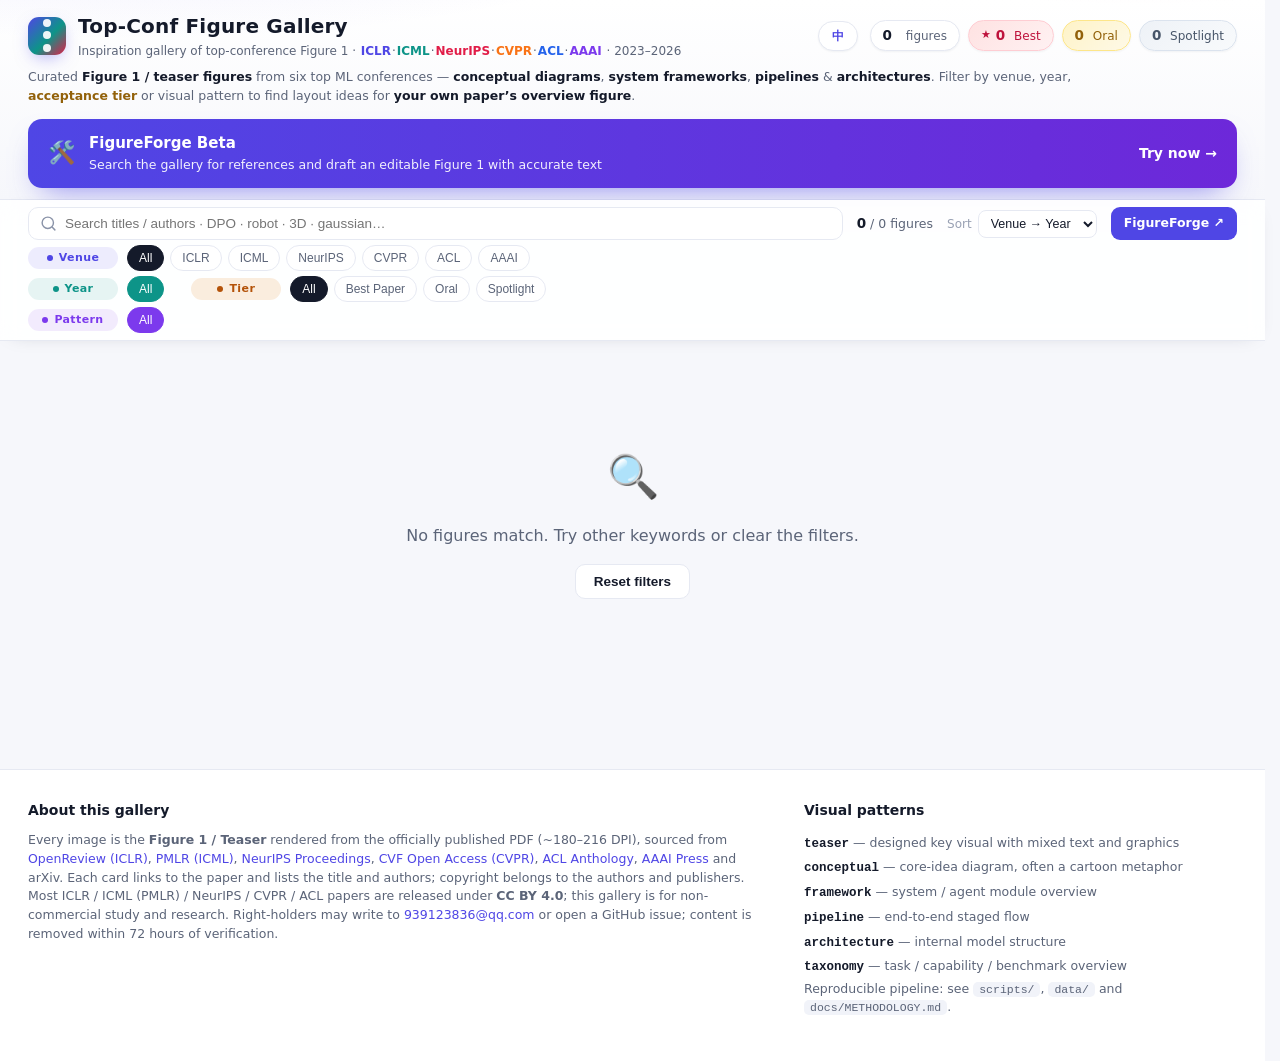
==== index.html @ 4edae4d4 "fix(gallery): filter chips were blank on first load The CN/EN switch turned the filter chips into sc" ====
<!DOCTYPE html>
<html lang="zh-CN">
<head>
<meta charset="UTF-8">
<meta name="viewport" content="width=device-width, initial-scale=1.0">
<title>Top-Conf Figure Gallery · 顶会论文主图灵感画廊 (ICLR / ICML / NeurIPS / CVPR / ACL / AAAI)</title>
<meta name="description" content="A searchable gallery of well-designed Figure 1 / teaser figures from ICLR, ICML, NeurIPS, CVPR, ACL and AAAI (2023–2026). 精选六大顶会论文主图，按会议、年份、视觉模式分类浏览。">
<meta property="og:title" content="Top-Conf Figure Gallery">
<meta property="og:description" content="A searchable gallery of well-designed paper Figure 1 / teasers — ICLR · ICML · NeurIPS · CVPR · ACL · AAAI, 2023–2026.">
<meta property="og:image" content="docs/social-preview.png">
<link rel="icon" href="data:image/svg+xml,%3Csvg xmlns='http://www.w3.org/2000/svg' viewBox='0 0 100 100'%3E%3Crect width='100' height='100' rx='22' fill='%234f46e5'/%3E%3Ccircle cx='36' cy='38' r='10' fill='white'/%3E%3Crect x='28' y='54' width='44' height='7' rx='3.5' fill='%23a5b4fc'/%3E%3Crect x='28' y='67' width='30' height='7' rx='3.5' fill='%23a5b4fc'/%3E%3C/svg%3E">
<link rel="stylesheet" href="assets/style.css">
</head>
<body>

<header class="hero">
  <div class="hero-inner">
    <div class="hero-top">
      <div class="brand">
        <div class="brand-mark" aria-hidden="true">
          <span class="dot d1"></span><span class="dot d2"></span><span class="dot d3"></span>
        </div>
        <div class="brand-text">
          <h1>Top-Conf Figure Gallery</h1>
          <p class="tagline" data-i18n-html="tagline"></p>
        </div>
      </div>
      <div class="hero-right">
        <button id="lang-toggle" class="lang-toggle" type="button" title="Switch language">中/EN</button>
        <div class="hero-stats" id="hero-stats">
          <span class="stat-pill"><b id="total-figures">…</b>&nbsp;<span data-i18n="stat.figures">figures</span></span>
          <span class="stat-pill best"><i class="dot-ic">★</i><b id="total-best">–</b>&nbsp;Best</span>
          <span class="stat-pill oral"><b id="total-oral">–</b>&nbsp;Oral</span>
          <span class="stat-pill spotlight"><b id="total-spotlight">–</b>&nbsp;Spotlight</span>
        </div>
      </div>
    </div>
    <p class="intro" data-i18n-html="intro"></p>
    <a class="forge-cta" href="./forge/">
      <span class="fc-ic" aria-hidden="true">🛠️</span>
      <span class="fc-main">
        <span class="fc-t">FigureForge Beta</span>
        <span class="fc-s" data-i18n="cta.sub"></span>
      </span>
      <span class="fc-go" data-i18n="cta.go"></span>
    </a>
  </div>
</header>

<div class="stickbar">
  <div class="stickbar-inner">
    <div class="stick-row">
      <div class="search-box">
        <svg viewBox="0 0 24 24" width="17" height="17" aria-hidden="true"><path fill="none" stroke="currentColor" stroke-width="2" stroke-linecap="round" d="M21 21l-4.3-4.3M11 19a8 8 0 1 1 0-16 8 8 0 0 1 0 16z"/></svg>
        <input id="search" type="search" data-i18n-ph="search.ph" autocomplete="off">
        <button id="clear-search" class="clear-btn" title="清空 / Clear" hidden>×</button>
      </div>
      <span id="result-count" class="result-count"></span>
      <div class="sort-wrap">
        <label for="sort" data-i18n="sort.label">Sort</label>
        <select id="sort">
          <option value="venue" data-i18n="sort.venue">Venue → Year</option>
          <option value="year" data-i18n="sort.year">Year → Venue</option>
          <option value="title" data-i18n="sort.title">Title A–Z</option>
        </select>
      </div>
      <a class="forge-nav" href="./forge/" title="打开 FigureForge 画图">FigureForge ↗</a>
    </div>
    <div class="filter-row">
      <span class="filter-label fl-venue" data-i18n="fl.venue">Venue</span>
      <div class="chips" id="venue-chips" role="group" aria-label="venue filter"></div>
    </div>
    <div class="filter-row">
      <span class="filter-label fl-year" data-i18n="fl.year">Year</span>
      <div class="chips" id="year-chips" role="group" aria-label="year filter"></div>
      <span class="filter-label fl-tier sep" data-i18n="fl.tier">Tier</span>
      <div class="chips" id="tier-chips" role="group" aria-label="tier filter"></div>
    </div>
    <div class="filter-row">
      <span class="filter-label fl-pattern" data-i18n="fl.pattern">Pattern</span>
      <div class="chips" id="pattern-chips" role="group" aria-label="pattern filter"></div>
    </div>
  </div>
</div>

<main class="container">
  <div id="gallery" class="masonry" aria-live="polite"></div>
  <div id="sentinel" class="sentinel" hidden>
    <span class="spinner"></span> <span data-i18n="loading">Loading more…</span>
  </div>
  <div id="end-hint" class="end-hint" hidden></div>
  <div id="empty" class="empty-state" hidden>
    <div class="empty-emoji">🔍</div>
    <p data-i18n="empty.text"></p>
    <button id="reset-all" class="ghost-btn" data-i18n="empty.reset"></button>
  </div>
</main>

<footer class="site-footer">
  <div class="footer-inner">
    <section>
      <h3 data-i18n="footer.about.h"></h3>
      <p data-i18n-html="footer.about"></p>
    </section>
    <section class="footer-meta">
      <h3 data-i18n="footer.pattern.h"></h3>
      <ul class="pattern-legend">
        <li data-i18n-html="legend.teaser"></li>
        <li data-i18n-html="legend.conceptual"></li>
        <li data-i18n-html="legend.framework"></li>
        <li data-i18n-html="legend.pipeline"></li>
        <li data-i18n-html="legend.architecture"></li>
        <li data-i18n-html="legend.taxonomy"></li>
      </ul>
      <p class="repo-note" data-i18n-html="footer.note"></p>
    </section>
  </div>
</footer>

<!-- Lightbox -->
<div id="lightbox" class="lightbox" hidden>
  <div class="lightbox-backdrop"></div>
  <div class="lightbox-dialog" role="dialog" aria-modal="true" aria-label="figure details">
    <button class="lightbox-close" id="lb-close" data-i18n-aria="aria.close">×</button>
    <span id="lb-ribbon-target" class="ribbon ribbon-target" aria-hidden="true"></span>
    <button class="lightbox-nav prev" id="lb-prev" data-i18n-aria="aria.prev">
      <svg viewBox="0 0 24 24" aria-hidden="true"><path d="m15 5-7 7 7 7"></path></svg>
    </button>
    <button class="lightbox-nav next" id="lb-next" data-i18n-aria="aria.next">
      <svg viewBox="0 0 24 24" aria-hidden="true"><path d="m9 5 7 7-7 7"></path></svg>
    </button>
    <div class="lightbox-content">
      <div class="lightbox-img-wrap">
        <img id="lb-img" src="" alt="">
      </div>
      <div class="lightbox-meta">
        <div class="lb-badges"><span id="lb-award" class="badge tier-badge" hidden></span><span id="lb-tier" class="badge tier-badge" hidden></span><span id="lb-venue" class="badge"></span><span id="lb-year" class="badge year"></span><span id="lb-pattern" class="badge pattern"></span></div>
        <h2 id="lb-title"></h2>
        <p id="lb-authors" class="lb-authors"></p>
        <div class="lb-actions">
          <a id="lb-image" class="ghost-btn" target="_blank" rel="noopener" data-i18n="lb.viewImage"></a>
          <a id="lb-paper" class="primary-btn" target="_blank" rel="noopener" data-i18n="lb.openPaper"></a>
          <span id="lb-separator-target" class="lb-separator-target" aria-hidden="true">/</span>
        </div>
      </div>
    </div>
  </div>
</div>

<script src="assets/i18n.js"></script>
<script src="assets/i18n_gallery.js"></script>
<script src="assets/figures.js"></script>
<script src="assets/app.js?v=20261001"></script>
</body>
</html>
---- assets/style.css ----
/* ===== Top-Conf Figure Gallery ===== */
:root {
  --bg: #f6f7fb;
  --surface: #ffffff;
  --ink: #141a2a;
  --ink-soft: #5b6478;
  --line: #e6e9f2;
  --iclr: #4f46e5;
  --icml: #0d9488;
  --neurips: #e11d48;
  --cvpr: #f97316;
  --acl: #2563eb;
  --aaai: #7c3aed;
  --accent: #4f46e5;
  --radius: 16px;
  --shadow: 0 1px 2px rgba(28, 35, 51, .05), 0 8px 24px -12px rgba(28, 35, 51, .18);
  --shadow-hover: 0 2px 4px rgba(28, 35, 51, .06), 0 20px 44px -16px rgba(28, 35, 51, .28);
}
* { box-sizing: border-box; }
[hidden] { display: none !important; }
html { scroll-behavior: smooth; scrollbar-gutter: stable; }
body {
  margin: 0;
  font-family: "Inter", "PingFang SC", "Microsoft YaHei", "Segoe UI", system-ui, -apple-system, sans-serif;
  background: var(--bg);
  color: var(--ink);
  line-height: 1.5;
  -webkit-font-smoothing: antialiased;
}
a { color: var(--accent); text-decoration: none; }
a:hover { text-decoration: underline; }

/* ---------- Hero (scrolls away) ---------- */
.hero {
  background:
    radial-gradient(1100px 300px at 10% -140px, rgba(79, 70, 229, .14), transparent 60%),
    radial-gradient(900px 260px at 90% -150px, rgba(225, 29, 72, .10), transparent 60%),
    linear-gradient(180deg, #ffffff 0%, #f6f7fb 100%);
  border-bottom: 1px solid var(--line);
}
.hero-inner { max-width: 1320px; margin: 0 auto; padding: 11px 28px 9px; }
.hero-top { display: flex; align-items: center; gap: 18px; justify-content: space-between; flex-wrap: wrap; }
.brand { display: flex; align-items: center; gap: 12px; }
.brand-mark {
  width: 38px; height: 38px; border-radius: 11px; flex-shrink: 0;
  background: linear-gradient(135deg, #4f46e5, #0d9488 55%, #e11d48);
  display: grid; place-items: center;
  box-shadow: 0 6px 18px -6px rgba(79, 70, 229, .55);
}
.dot { width: 8px; height: 8px; border-radius: 50%; background: rgba(255,255,255,.92); display: inline-block; margin: 0 1.5px; }
h1 { margin: 0; font-size: 20px; letter-spacing: .2px; font-weight: 800; }
.tagline { margin: 1px 0 0; font-size: 12px; color: var(--ink-soft); }
.vn { font-weight: 700; padding: 0 1px; }
.vn.iclr { color: var(--iclr); } .vn.icml { color: var(--icml); }
.vn.neurips { color: var(--neurips); } .vn.cvpr { color: var(--cvpr); }
.vn.acl { color: var(--acl); } .vn.aaai { color: var(--aaai); }

.hero-stats { display: flex; gap: 8px; flex-wrap: wrap; }
.hero-right { display: flex; align-items: center; gap: 12px; flex-wrap: wrap; }
.lang-toggle {
  font: inherit; font-size: 12px; font-weight: 700; cursor: pointer;
  color: #4f46e5; background: #fff;
  border: 1px solid var(--line); border-radius: 999px; padding: 5px 13px;
  box-shadow: 0 1px 2px rgba(28,35,51,.05);
}
.lang-toggle:hover { border-color: #4f46e5; }
.stat-pill {
  display: inline-flex; align-items: center; gap: 5px;
  background: #fff; border: 1px solid var(--line); border-radius: 999px;
  padding: 4px 12px; font-size: 12px; color: var(--ink-soft);
  box-shadow: 0 1px 2px rgba(28,35,51,.05);
}
.stat-pill b { color: var(--ink); font-size: 13.5px; font-weight: 800; }
.stat-pill.best { background: linear-gradient(135deg, #fee2e2, #fff1f2); border-color: #fecdd3; }
.stat-pill.best b, .stat-pill.best { color: #be123c; }
.stat-pill.best .dot-ic { font-style: normal; font-size: 11px; }
.stat-pill.oral { background: linear-gradient(135deg, #fef3c7, #fef9e7); border-color: #fde68a; color: #92610a; }
.stat-pill.oral b { color: #92610a; }
.stat-pill.spotlight { background: linear-gradient(135deg, #eef2f7, #f8fafc); border-color: #dbe3ee; color: #475569; }
.stat-pill.spotlight b { color: #475569; }

.intro { margin: 7px 0 0; font-size: 12.5px; color: var(--ink-soft); max-width: 1120px; line-height: 1.55; }
.intro b { color: var(--ink); font-weight: 700; }
.intro .t-k { color: #92610a; }
.hl-num {
  font-size: 16px; font-weight: 800; color: var(--accent);
  background: rgba(79, 70, 229, .09); border-radius: 6px; padding: 1px 7px; margin-right: 2px;
}

/* ---------- FigureForge entry ---------- */
.forge-cta {
  display: flex; align-items: center; gap: 14px; flex-wrap: wrap;
  margin: 13px 0 2px; padding: 13px 20px; border-radius: 14px;
  background: linear-gradient(92deg, #4f46e5, #6d28d9);
  color: #fff; text-decoration: none;
  box-shadow: 0 14px 30px -14px rgba(79, 70, 229, .65);
  transition: transform .15s ease, box-shadow .15s ease;
}
.forge-cta:hover { transform: translateY(-1px); color: #fff; box-shadow: 0 18px 38px -14px rgba(79,70,229,.72); text-decoration: none; }
.forge-cta .fc-ic { font-size: 22px; line-height: 1; }
.forge-cta .fc-main { flex: 1; min-width: 240px; }
.forge-cta .fc-t { display: block; font-size: 15px; font-weight: 800; }
.forge-cta .fc-s { display: block; font-size: 12.5px; font-weight: 500; opacity: .92; margin-top: 2px; }
.forge-cta .fc-go { font-size: 14px; font-weight: 700; white-space: nowrap; }
.forge-nav {
  white-space: nowrap; align-self: center; text-decoration: none;
  padding: 7px 13px; border-radius: 9px; background: var(--accent); color: #fff;
  font-size: 12.5px; font-weight: 700;
}
.forge-nav:hover { background: #4338ca; color: #fff; text-decoration: none; }

/* ---------- Sticky control bar ---------- */
.stickbar {
  position: sticky; top: 0; z-index: 40;
  background: rgba(255, 255, 255, .9);
  backdrop-filter: saturate(1.25) blur(10px);
  -webkit-backdrop-filter: saturate(1.25) blur(10px);
  border-bottom: 1px solid var(--line);
  box-shadow: 0 4px 18px -14px rgba(28, 35, 51, .35);
}
.stickbar-inner { max-width: 1320px; margin: 0 auto; padding: 7px 28px 7px; display: flex; flex-direction: column; gap: 5px; }
.stick-row { display: flex; align-items: center; gap: 14px; flex-wrap: wrap; }
.search-box {
  flex: 1 1 220px; min-width: 0; display: flex; align-items: center; gap: 8px;
  background: var(--surface); border: 1px solid var(--line);
  border-radius: 10px; padding: 0 11px; color: #8a93a8;
}
.search-box:focus-within { border-color: rgba(79, 70, 229, .55); box-shadow: 0 0 0 3px rgba(79,70,229,.12); }
.search-box input {
  flex: 1; border: 0; outline: 0; background: transparent;
  padding: 8px 0; font-size: 13.5px; color: var(--ink); min-width: 0;
}
.clear-btn { border: 0; background: #eef0f7; color: #6b7488; width: 20px; height: 20px; border-radius: 50%; font-size: 14px; line-height: 1; cursor: pointer; flex-shrink: 0; }
.clear-btn:hover { background: #e2e5ef; color: var(--ink); }
.result-count { font-size: 12.5px; color: var(--ink-soft); white-space: nowrap; }
.result-count b { color: var(--ink); font-size: 13.5px; }
.sort-wrap { display: flex; align-items: center; gap: 6px; font-size: 12px; color: #98a0b3; white-space: nowrap; }
.sort-wrap select {
  border: 1px solid var(--line); border-radius: 8px; padding: 5px 8px; font-size: 12.5px;
  background: var(--surface); color: var(--ink); cursor: pointer;
}

.filter-row { display: flex; align-items: center; gap: 9px; flex-wrap: wrap; }
.filter-label {
  font-size: 11px; color: #98a0b3; flex-shrink: 0; letter-spacing: .4px; font-weight: 700;
  display: inline-flex; align-items: center; justify-content: center; gap: 6px;
  width: 90px; padding: 3px 0; border-radius: 999px; white-space: nowrap;
}
.filter-label::before { content: ""; width: 6px; height: 6px; border-radius: 50%; background: currentColor; flex-shrink: 0; }
.fl-venue   { color: #4f46e5; background: rgba(79, 70, 229, .10); }
.fl-year    { color: #0d9488; background: rgba(13, 148, 136, .10); }
.fl-tier    { color: #b45309; background: rgba(217, 119, 6, .13); }
.fl-pattern { color: #7c3aed; background: rgba(124, 58, 237, .10); }
.filter-label.sep { margin-left: 18px; }
.chips { display: flex; gap: 6px; flex-wrap: wrap; align-items: center; }
.chip {
  border: 1px solid var(--line); background: var(--surface); color: var(--ink-soft);
  padding: 3px 11px; border-radius: 999px; font-size: 12px; cursor: pointer;
  transition: all .15s ease; user-select: none; line-height: 1.5;
}
.chip:hover { border-color: #c6ccdd; color: var(--ink); }
.chip.active { background: var(--ink); border-color: var(--ink); color: #fff; }
.chip.active[data-venue="all"] { background: #4f46e5; border-color: #4f46e5; }
.chip.active[data-venue="iclr"] { background: var(--iclr); border-color: var(--iclr); }
.chip.active[data-venue="icml"] { background: var(--icml); border-color: var(--icml); }
.chip.active[data-venue="neurips"] { background: var(--neurips); border-color: var(--neurips); }
.chip.active[data-venue="cvpr"] { background: var(--cvpr); border-color: var(--cvpr); }
.chip.active[data-venue="acl"] { background: var(--acl); border-color: var(--acl); }
.chip.active[data-venue="aaai"] { background: var(--aaai); border-color: var(--aaai); }
#year-chips .chip.active { background: #0d9488; border-color: #0d9488; }
#pattern-chips .chip.active { background: #7c3aed; border-color: #7c3aed; }
#tier-chips .chip.active[data-tier="all"] { background: linear-gradient(135deg, #d97706, #b45309); border-color: #d97706; }
.chip.active[data-tier="best"] { background: #e11d48; border-color: #e11d48; }
.chip.active[data-tier="oral"] { background: linear-gradient(135deg, #d97706, #ca8a04); border-color: #d97706; }
.chip.active[data-tier="spotlight"] { background: linear-gradient(135deg, #64748b, #94a3b8); border-color: #64748b; }
.chip .n { opacity: .65; font-size: 10.5px; margin-left: 3px; }

/* ---------- Gallery ---------- */
.container { max-width: 1320px; margin: 0 auto; padding: 14px 28px 60px; }
.masonry { column-count: 4; column-gap: 18px; }
@media (max-width: 1180px) { .masonry { column-count: 3; } }
@media (max-width: 860px)  { .masonry { column-count: 2; } }
@media (max-width: 540px)  { .masonry { column-count: 1; } .hero-inner { padding: 13px 16px 10px; } .stickbar-inner { padding: 8px 16px 7px; } .container { padding: 14px 16px 40px; } .filter-label { width: auto; padding: 3px 10px; } .filter-label.sep { margin-left: 0; } .search-box { flex: 1 1 100%; } .result-count { order: 3; } .sort-wrap { order: 4; } .forge-nav { order: 5; } .hero-stats { flex-wrap: wrap; } .hero-top { flex-wrap: wrap; } }

.card {
  break-inside: avoid; margin-bottom: 18px;
  background: var(--surface); border: 1px solid var(--line);
  border-radius: var(--radius); overflow: hidden; cursor: zoom-in;
  box-shadow: var(--shadow); transition: transform .18s ease, box-shadow .18s ease, border-color .18s ease;
  display: block; position: relative;
}
.card:hover { transform: translateY(-3px); box-shadow: var(--shadow-hover); border-color: #d6dbe9; }
.card-close-target {
  position: absolute; z-index: 2; top: 10px; right: 12px;
  width: 34px; height: 34px; border-radius: 50%;
  opacity: 0; pointer-events: none;
}

/* image slot: reserved aspect ratio + shimmer while loading */
.img-slot {
  position: relative; width: 100%;
  background:
    linear-gradient(100deg, #eef1f7 30%, #f7f9fc 45%, #eef1f7 60%);
  background-size: 220% 100%;
  animation: tc-shimmer 1.5s linear infinite;
  border-bottom: 1px solid var(--line);
  overflow: hidden;
}
@keyframes tc-shimmer { to { background-position: -120% 0; } }
.card-img {
  width: 100%; display: block; position: absolute; inset: 0;
  opacity: 0; transition: opacity .35s ease;
}
.card-img.loaded { opacity: 1; }
.img-slot.loaded { animation: none; background: #fff; }
.img-slot.img-failed { animation: none; background: #f3f4f8; }
.img-failed::after {
  content: "Image unavailable · 点击重试"; position: absolute; inset: 0;
  display: grid; place-items: center; font-size: 12px; color: #98a0b3;
}

/* acceptance-tier corner ribbon */
.ribbon {
  position: absolute; top: 9px; left: 9px; z-index: 2;
  font-size: 10.5px; font-weight: 800; letter-spacing: .5px; text-transform: uppercase;
  padding: 3.5px 9px; border-radius: 999px; color: #fff;
  box-shadow: 0 3px 10px -2px rgba(20,24,40,.35);
  backdrop-filter: blur(2px);
}
.ribbon.rb-best { background: linear-gradient(135deg, #e11d48, #be123c); box-shadow: 0 3px 12px -2px rgba(225,29,72,.55); }
.ribbon.rb-honor { background: rgba(255,255,255,.94); color: #be123c; border: 1.5px solid #fb7185; }
.ribbon.rb-oral { background: linear-gradient(135deg, #eab308, #c8860a); box-shadow: 0 3px 12px -2px rgba(202,138,10,.5); }
.ribbon.rb-spotlight { background: linear-gradient(135deg, #94a3b8, #64748b); }
.ribbon-target { opacity: 0; pointer-events: none; }
.card.is-award { border-color: #fda4af; }
.card.is-award:hover { border-color: #fb7185; }
.card.is-oral { border-color: #fde68a; }
.card.is-oral:hover { border-color: #fbbf24; }

.badge.tier-badge { text-transform: uppercase; letter-spacing: .5px; }
.badge.rb-best { background: linear-gradient(135deg, #e11d48, #be123c); }
.badge.rb-honor { background: #fff1f2; color: #be123c; border: 1px solid #fb7185; }
.badge.rb-oral { background: linear-gradient(135deg, #eab308, #c8860a); }
.badge.rb-spotlight { background: linear-gradient(135deg, #94a3b8, #64748b); }
.card-body { padding: 12px 14px 13px; }
.card-badges { display: flex; gap: 6px; flex-wrap: wrap; margin-bottom: 7px; }
.badge {
  font-size: 11px; font-weight: 600; letter-spacing: .4px; text-transform: uppercase;
  padding: 2.5px 9px; border-radius: 999px; color: #fff;
}
.badge.iclr { background: var(--iclr); }
.badge.icml { background: var(--icml); }
.badge.neurips { background: var(--neurips); }
.badge.cvpr { background: var(--cvpr); }
.badge.acl { background: var(--acl); }
.badge.aaai { background: var(--aaai); }
.badge.year { background: #eef0f7; color: #59617a; text-transform: none; letter-spacing: 0; }
.badge.pattern { background: #fff4e6; color: #b45309; text-transform: none; letter-spacing: .3px; font-weight: 600; }
.card-title { margin: 0; font-size: 13.5px; line-height: 1.45; font-weight: 600; color: var(--ink);
  display: -webkit-box; -webkit-line-clamp: 3; -webkit-box-orient: vertical; overflow: hidden; }
.card-authors { margin: 6px 0 0; font-size: 11.5px; color: #8a93a8;
  white-space: nowrap; overflow: hidden; text-overflow: ellipsis; }
.card-link { margin-top: 8px; display: inline-flex; align-items: center; gap: 4px; font-size: 12px; font-weight: 600; }
.card-link-image, .card-link-paper { display: inline-block; }
.card:hover .card-link { text-decoration: underline; }

.empty-state { text-align: center; padding: 90px 20px; color: var(--ink-soft); }
.empty-emoji { font-size: 42px; margin-bottom: 10px; }
.ghost-btn, .primary-btn {
  display: inline-block; border-radius: 10px; padding: 9px 18px; font-size: 13.5px; cursor: pointer;
  border: 1px solid var(--line); background: var(--surface); color: var(--ink); font-weight: 600;
}
.ghost-btn:hover { border-color: #c6ccdd; text-decoration: none; }
.primary-btn { background: var(--accent); border-color: var(--accent); color: #fff; }
.primary-btn:hover { text-decoration: none; filter: brightness(1.07); }

/* ---------- Footer ---------- */
.site-footer { border-top: 1px solid var(--line); background: #fff; margin-top: 20px; }
.footer-inner { max-width: 1320px; margin: 0 auto; padding: 30px 28px 40px; display: grid; grid-template-columns: 1.7fr 1fr; gap: 40px; }
.site-footer h3 { font-size: 14px; margin: 0 0 10px; }
.site-footer p { font-size: 12.5px; color: var(--ink-soft); margin: 0 0 10px; }
.pattern-legend { list-style: none; padding: 0; margin: 0; font-size: 12.5px; color: var(--ink-soft); }
.pattern-legend li { padding: 2.5px 0; }
.pattern-legend b { color: var(--ink); font-family: ui-monospace, Consolas, monospace; }
.repo-note code { background: #f1f3f9; border-radius: 5px; padding: 1px 6px; font-size: 11.5px; }
@media (max-width: 760px) { .footer-inner { grid-template-columns: 1fr; gap: 22px; } }

/* ---------- Lightbox ---------- */
.lightbox { position: fixed; inset: 0; z-index: 100; display: grid; place-items: center; padding: 30px; }
.lightbox[hidden] { display: none; }
.lightbox-backdrop { position: absolute; inset: 0; background: rgba(20, 24, 36, .66); }
.lightbox-dialog {
  position: relative; background: #fff; border-radius: 18px; max-width: 1080px; width: 100%;
  max-height: 92vh; overflow: hidden; box-shadow: 0 40px 90px -20px rgba(0,0,0,.5);
}
.lightbox-content {
  display: grid; grid-template-columns: minmax(0, 1.55fr) minmax(280px, 1fr);
  width: 100%; height: 100%; min-height: 0;
}
.lightbox-close {
  position: absolute; top: 10px; right: 12px; z-index: 2;
  width: 34px; height: 34px; border-radius: 50%; border: 0; cursor: pointer;
  background: rgba(255,255,255,.92); color: #333; font-size: 20px; line-height: 1;
  box-shadow: 0 2px 10px rgba(0,0,0,.18);
}
.lightbox-img-wrap { min-width: 0; min-height: 0; background: #fbfbfd; display: grid; place-items: center; padding: 18px; border-right: 1px solid var(--line); }
.lightbox-img-wrap img { max-width: 100%; max-height: min(78vh, 100%); object-fit: contain; border-radius: 8px; }
.lightbox-meta { min-width: 0; min-height: 0; overflow: auto; padding: 26px 24px; display: flex; flex-direction: column; gap: 12px; }
.lb-badges { display: flex; gap: 7px; flex-wrap: wrap; }
.lightbox-meta h2 { margin: 0; font-size: 17px; line-height: 1.4; }
.lb-authors { margin: 0; font-size: 13px; color: var(--ink-soft); }
.lb-actions { position: relative; margin-top: auto; display: flex; gap: 10px; flex-wrap: wrap; padding-top: 14px; }
.lb-separator-target {
  position: absolute; transform: translate(-50%, -50%);
  font-size: 12px; font-weight: 600; opacity: 0; pointer-events: none;
}
@media (max-width: 860px) {
  .lightbox { padding: 12px; }
  .lightbox-dialog { max-height: 94vh; }
  .lightbox-content { grid-template-columns: 1fr; grid-template-rows: minmax(0, 1fr) auto; }
  .lightbox-img-wrap { border-right: 0; border-bottom: 1px solid var(--line); }
  .lightbox-img-wrap img { max-height: 52vh; }
}

/* ===== infinite scroll + lightbox nav (v2) ===== */
.sentinel { text-align: center; padding: 28px 0 8px; color: var(--muted, #7a8196); font-size: 14px; }
.spinner {
  display: inline-block; width: 15px; height: 15px; margin-right: 8px; vertical-align: -2px;
  border: 2px solid #d7dbec; border-top-color: #5b6ee1; border-radius: 50%;
  animation: tc-spin .8s linear infinite;
}
@keyframes tc-spin { to { transform: rotate(360deg); } }
.end-hint { text-align: center; padding: 22px 0 40px; color: #9aa1b5; font-size: 13px; letter-spacing: .04em; }
.lightbox-nav {
  position: fixed; top: 50%; transform: translateY(-50%); z-index: 1001;
  width: 46px; height: 46px; padding: 0; border-radius: 50%; cursor: pointer;
  display: grid; place-items: center;
  border: 1px solid rgba(255, 255, 255, .78);
  background: rgba(255,255,255,.94); color: #303750;
  box-shadow: 0 8px 26px rgba(20,24,60,.24);
  transition: transform 160ms ease, background 160ms ease, color 160ms ease, box-shadow 160ms ease;
}
.lightbox-nav svg { width: 22px; height: 22px; fill: none; stroke: currentColor; stroke-width: 2.15; stroke-linecap: round; stroke-linejoin: round; }
.lightbox-nav:hover { background: #fff; color: var(--accent); box-shadow: 0 10px 30px rgba(20,24,60,.3); transform: translateY(-50%) scale(1.06); }
.lightbox-nav:active { transform: translateY(-50%) scale(.96); }
.lightbox-nav.prev { left: 18px; }
.lightbox-nav.next { right: 18px; }

/* ---------- Shared-element lightbox transition ---------- */
html[data-figure-transition="opening"] .lightbox-backdrop,
html[data-figure-transition="closing"] .lightbox-backdrop {
  view-transition-name: gallery-lightbox-backdrop;
}
html[data-figure-transition] .lightbox-close {
  view-transition-name: gallery-lightbox-close;
}
html[data-figure-transition] #lb-prev {
  view-transition-name: gallery-lightbox-prev;
}
html[data-figure-transition] #lb-next {
  view-transition-name: gallery-lightbox-next;
}

::view-transition-old(root),
::view-transition-new(root) {
  animation: none;
  mix-blend-mode: normal;
}
::view-transition-group(gallery-card-shell) {
  z-index: 102;
  overflow: clip;
  background: var(--surface);
  border-radius: 18px;
  animation-duration: 620ms;
  animation-timing-function: cubic-bezier(.22, 1, .36, 1);
  animation-fill-mode: both;
}
html[data-figure-transition="opening"]::view-transition-group(gallery-card-shell) {
  animation-name:
    -ua-view-transition-group-anim-gallery-card-shell,
    gallery-shell-shadow-opening,
    gallery-shell-radius-opening;
}
html[data-figure-transition="closing"]::view-transition-group(gallery-card-shell) {
  border-radius: var(--radius);
  animation-name:
    -ua-view-transition-group-anim-gallery-card-shell,
    gallery-shell-shadow-closing,
    gallery-shell-radius-closing;
}
::view-transition-image-pair(gallery-card-shell) {
  isolation: isolate;
  overflow: clip;
  border-radius: inherit;
}
::view-transition-old(gallery-card-shell),
::view-transition-new(gallery-card-shell) {
  width: 100%;
  height: 100%;
  object-fit: fill;
  mix-blend-mode: normal;
  animation-duration: 620ms;
  animation-timing-function: cubic-bezier(.22, 1, .36, 1);
}
::view-transition-old(gallery-card-shell) { animation-name: gallery-shell-old; }
::view-transition-new(gallery-card-shell) { animation-name: gallery-shell-new; }

::view-transition-group(gallery-card-image),
::view-transition-group(gallery-card-badges),
::view-transition-group(gallery-card-title),
::view-transition-group(gallery-card-image-action),
::view-transition-group(gallery-card-paper-action) {
  z-index: 103;
  animation-duration: 620ms;
  animation-timing-function: cubic-bezier(.22, 1, .36, 1);
}
::view-transition-image-pair(gallery-card-image) {
  isolation: isolate;
  overflow: clip;
  border-radius: inherit;
}
::view-transition-group(gallery-card-image) {
  overflow: clip;
  border-radius: 8px;
  animation-fill-mode: both;
}
html[data-figure-transition="opening"]::view-transition-group(gallery-card-image) {
  animation-name:
    -ua-view-transition-group-anim-gallery-card-image,
    gallery-image-radius-opening;
}
html[data-figure-transition="closing"]::view-transition-group(gallery-card-image) {
  border-radius: var(--radius) var(--radius) 0 0;
  animation-name:
    -ua-view-transition-group-anim-gallery-card-image,
    gallery-image-radius-closing;
}
::view-transition-old(gallery-card-image),
::view-transition-new(gallery-card-image) {
  height: 100%;
  object-fit: contain;
  mix-blend-mode: normal;
}

::view-transition-old(gallery-card-image),
::view-transition-old(gallery-card-badges),
::view-transition-old(gallery-card-title) {
  animation: none;
  opacity: 0;
}
::view-transition-new(gallery-card-image),
::view-transition-new(gallery-card-badges),
::view-transition-new(gallery-card-title) {
  animation: none;
  opacity: 1;
}

::view-transition-image-pair(gallery-card-image-action),
::view-transition-image-pair(gallery-card-paper-action) {
  isolation: isolate;
}
::view-transition-old(gallery-card-image-action) {
  width: var(--gallery-image-action-from-width);
  height: var(--gallery-image-action-from-height);
}
::view-transition-new(gallery-card-image-action) {
  width: var(--gallery-image-action-to-width);
  height: var(--gallery-image-action-to-height);
}
::view-transition-old(gallery-card-paper-action) {
  width: var(--gallery-paper-action-from-width);
  height: var(--gallery-paper-action-from-height);
}
::view-transition-new(gallery-card-paper-action) {
  width: var(--gallery-paper-action-to-width);
  height: var(--gallery-paper-action-to-height);
}
::view-transition-old(gallery-card-image-action),
::view-transition-old(gallery-card-paper-action) {
  object-fit: fill;
  animation: gallery-part-old 620ms cubic-bezier(.22, 1, .36, 1) both;
}
::view-transition-new(gallery-card-image-action),
::view-transition-new(gallery-card-paper-action) {
  object-fit: fill;
  animation: gallery-part-new 620ms cubic-bezier(.22, 1, .36, 1) both;
}
html[data-figure-transition="closing"]::view-transition-old(gallery-card-image-action),
html[data-figure-transition="closing"]::view-transition-old(gallery-card-paper-action) {
  animation: gallery-action-close-old 620ms linear both;
}
html[data-figure-transition="closing"]::view-transition-new(gallery-card-image-action),
html[data-figure-transition="closing"]::view-transition-new(gallery-card-paper-action) {
  animation: gallery-action-close-new 620ms linear both;
}
::view-transition-group(gallery-card-ribbon) {
  z-index: 104;
  animation-duration: 620ms;
  animation-timing-function: cubic-bezier(.22, 1, .36, 1);
}
html[data-figure-transition="opening"]::view-transition-old(gallery-card-ribbon) {
  animation: gallery-close-out 520ms cubic-bezier(.4, 0, .8, .2) both;
  transform-origin: center;
}
html[data-figure-transition="opening"]::view-transition-new(gallery-card-ribbon),
html[data-figure-transition="closing"]::view-transition-old(gallery-card-ribbon) {
  animation: none;
  opacity: 0;
}
html[data-figure-transition="closing"]::view-transition-new(gallery-card-ribbon) {
  animation: gallery-control-in 360ms 240ms cubic-bezier(.22, 1, .36, 1) both;
  transform-origin: center;
}
::view-transition-group(gallery-card-link-separator) {
  z-index: 103;
  animation-duration: 620ms;
  animation-timing-function: cubic-bezier(.22, 1, .36, 1);
}
html[data-figure-transition="opening"]::view-transition-old(gallery-card-link-separator) {
  animation: gallery-separator-out 620ms linear both;
}
html[data-figure-transition="opening"]::view-transition-new(gallery-card-link-separator),
html[data-figure-transition="closing"]::view-transition-old(gallery-card-link-separator) {
  animation: none;
  opacity: 0;
}
html[data-figure-transition="closing"]::view-transition-new(gallery-card-link-separator) {
  animation: gallery-separator-in 620ms linear both;
}
/* Move each author's snapshot along the same path, without resizing its text.
   The destination rests at its final size before the snapshots are removed. */
::view-transition-group(gallery-card-authors-out) {
  z-index: 103;
  width: var(--gallery-author-from-width);
  height: var(--gallery-author-from-height);
  animation: gallery-author-move 520ms cubic-bezier(.22, 1, .36, 1) both;
}
::view-transition-group(gallery-card-authors-in) {
  z-index: 103;
  width: var(--gallery-author-to-width);
  height: var(--gallery-author-to-height);
  animation: gallery-author-move 520ms cubic-bezier(.22, 1, .36, 1) both;
}
::view-transition-old(gallery-card-authors-out),
::view-transition-new(gallery-card-authors-in) {
  width: 100%; height: 100%; object-fit: fill;
}
::view-transition-old(gallery-card-authors-out) {
  animation: gallery-author-out 520ms linear both;
}
::view-transition-new(gallery-card-authors-in) {
  animation: gallery-author-in 520ms linear both;
}
::view-transition-group(gallery-dialog-swap) {
  z-index: 102;
  overflow: clip;
  border-radius: 18px;
  animation: none;
}
::view-transition-image-pair(gallery-dialog-swap) {
  isolation: isolate;
  overflow: clip;
  border-radius: inherit;
}
::view-transition-old(gallery-dialog-swap),
::view-transition-new(gallery-dialog-swap) {
  width: 100%; height: 100%; object-fit: fill;
  mix-blend-mode: normal;
}
html[data-figure-transition="switch-next"]::view-transition-old(gallery-dialog-swap) {
  animation: gallery-swap-out-left 340ms cubic-bezier(.4, 0, .2, 1) both;
}
html[data-figure-transition="switch-next"]::view-transition-new(gallery-dialog-swap) {
  animation: gallery-swap-in-right 340ms cubic-bezier(.4, 0, .2, 1) both;
}
html[data-figure-transition="switch-prev"]::view-transition-old(gallery-dialog-swap) {
  animation: gallery-swap-out-right 340ms cubic-bezier(.4, 0, .2, 1) both;
}
html[data-figure-transition="switch-prev"]::view-transition-new(gallery-dialog-swap) {
  animation: gallery-swap-in-left 340ms cubic-bezier(.4, 0, .2, 1) both;
}
::view-transition-group(gallery-lightbox-backdrop) { z-index: 101; }
::view-transition-group(gallery-lightbox-prev),
::view-transition-group(gallery-lightbox-next) { z-index: 104; }
::view-transition-group(gallery-lightbox-close) {
  z-index: 104;
  animation-duration: 620ms;
  animation-timing-function: cubic-bezier(.22, 1, .36, 1);
}
html[data-figure-transition^="switch-"]::view-transition-group(gallery-lightbox-close),
html[data-figure-transition^="switch-"]::view-transition-group(gallery-lightbox-prev),
html[data-figure-transition^="switch-"]::view-transition-group(gallery-lightbox-next) {
  animation: none;
}
::view-transition-new(gallery-lightbox-backdrop) {
  animation: gallery-backdrop-in 420ms ease-out both;
}
::view-transition-old(gallery-lightbox-backdrop) {
  animation: gallery-backdrop-out 340ms ease-in both;
}
html[data-figure-transition="opening"]::view-transition-new(gallery-lightbox-close),
html[data-figure-transition="opening"]::view-transition-new(gallery-lightbox-prev),
html[data-figure-transition="opening"]::view-transition-new(gallery-lightbox-next) {
  animation: gallery-control-in 360ms 240ms cubic-bezier(.22, 1, .36, 1) both;
}
html[data-figure-transition="closing"]::view-transition-old(gallery-lightbox-close) {
  animation: gallery-close-out 520ms cubic-bezier(.4, 0, .8, .2) both;
  transform-origin: center;
}
html[data-figure-transition="closing"]::view-transition-old(gallery-lightbox-prev),
html[data-figure-transition="closing"]::view-transition-old(gallery-lightbox-next) {
  animation: gallery-control-out 180ms ease-in both;
}
html[data-figure-transition^="switch-"]::view-transition-old(gallery-lightbox-close),
html[data-figure-transition^="switch-"]::view-transition-new(gallery-lightbox-close),
html[data-figure-transition^="switch-"]::view-transition-old(gallery-lightbox-prev),
html[data-figure-transition^="switch-"]::view-transition-new(gallery-lightbox-prev),
html[data-figure-transition^="switch-"]::view-transition-old(gallery-lightbox-next),
html[data-figure-transition^="switch-"]::view-transition-new(gallery-lightbox-next) {
  animation: none;
  opacity: 1;
  mix-blend-mode: normal;
}

@keyframes gallery-backdrop-in { from { opacity: 0; } }
@keyframes gallery-backdrop-out { to { opacity: 0; } }
@keyframes gallery-swap-out-left { to { opacity: 0; transform: translateX(-72px); } }
@keyframes gallery-swap-in-right { from { opacity: 0; transform: translateX(72px); } }
@keyframes gallery-swap-out-right { to { opacity: 0; transform: translateX(72px); } }
@keyframes gallery-swap-in-left { from { opacity: 0; transform: translateX(-72px); } }
@keyframes gallery-shell-old {
  0%, 20% { opacity: 1; }
  48%, 100% { opacity: 0; }
}
@keyframes gallery-shell-new {
  0%, 38% { opacity: 0; }
  68%, 100% { opacity: 1; }
}
@keyframes gallery-shell-shadow-opening {
  from { box-shadow: var(--shadow-hover); }
  to { box-shadow: 0 40px 90px -20px rgba(0, 0, 0, .5); }
}
@keyframes gallery-shell-shadow-closing {
  from { box-shadow: 0 40px 90px -20px rgba(0, 0, 0, .5); }
  to { box-shadow: var(--shadow); }
}
@keyframes gallery-shell-radius-opening {
  from { border-radius: var(--radius); }
  to { border-radius: 18px; }
}
@keyframes gallery-shell-radius-closing {
  from { border-radius: 18px; }
  to { border-radius: var(--radius); }
}
@keyframes gallery-image-radius-opening {
  from { border-radius: var(--radius) var(--radius) 0 0; }
  to { border-radius: 8px; }
}
@keyframes gallery-image-radius-closing {
  from { border-radius: 8px; }
  to { border-radius: var(--radius) var(--radius) 0 0; }
}
@keyframes gallery-part-old {
  0%, 24% { opacity: 1; }
  52%, 100% { opacity: 0; }
}
@keyframes gallery-part-new {
  0%, 42% { opacity: 0; }
  72%, 100% { opacity: 1; }
}
@keyframes gallery-action-close-old {
  0% { opacity: 1; }
  30%, 100% { opacity: 0; }
}
@keyframes gallery-action-close-new {
  0%, 45% { opacity: 0; }
  75%, 100% { opacity: 1; }
}
@keyframes gallery-separator-out {
  0%, 20% { opacity: 1; }
  52%, 100% { opacity: 0; }
}
@keyframes gallery-separator-in {
  0%, 48% { opacity: 0; }
  78%, 100% { opacity: 1; }
}
@keyframes gallery-author-out {
  0%, 38% { opacity: 1; }
  77%, 100% { opacity: 0; }
}
@keyframes gallery-author-in {
  0%, 38% { opacity: 0; }
  77%, 100% { opacity: 1; }
}
@keyframes gallery-author-move {
  from { transform: translate(var(--gallery-author-from-x), var(--gallery-author-from-y)); }
  to { transform: translate(var(--gallery-author-to-x), var(--gallery-author-to-y)); }
}
@keyframes gallery-control-in {
  from { opacity: 0; transform: scale(.72); }
}
@keyframes gallery-close-out {
  0%, 16% { opacity: 1; transform: scale(1); }
  100% { opacity: 0; transform: scale(.24); }
}
@keyframes gallery-control-out {
  to { opacity: 0; transform: scale(.82); }
}

@media (prefers-reduced-motion: reduce) {
  html { scroll-behavior: auto; }
  .card, .card-img, .chip { transition: none; }
}
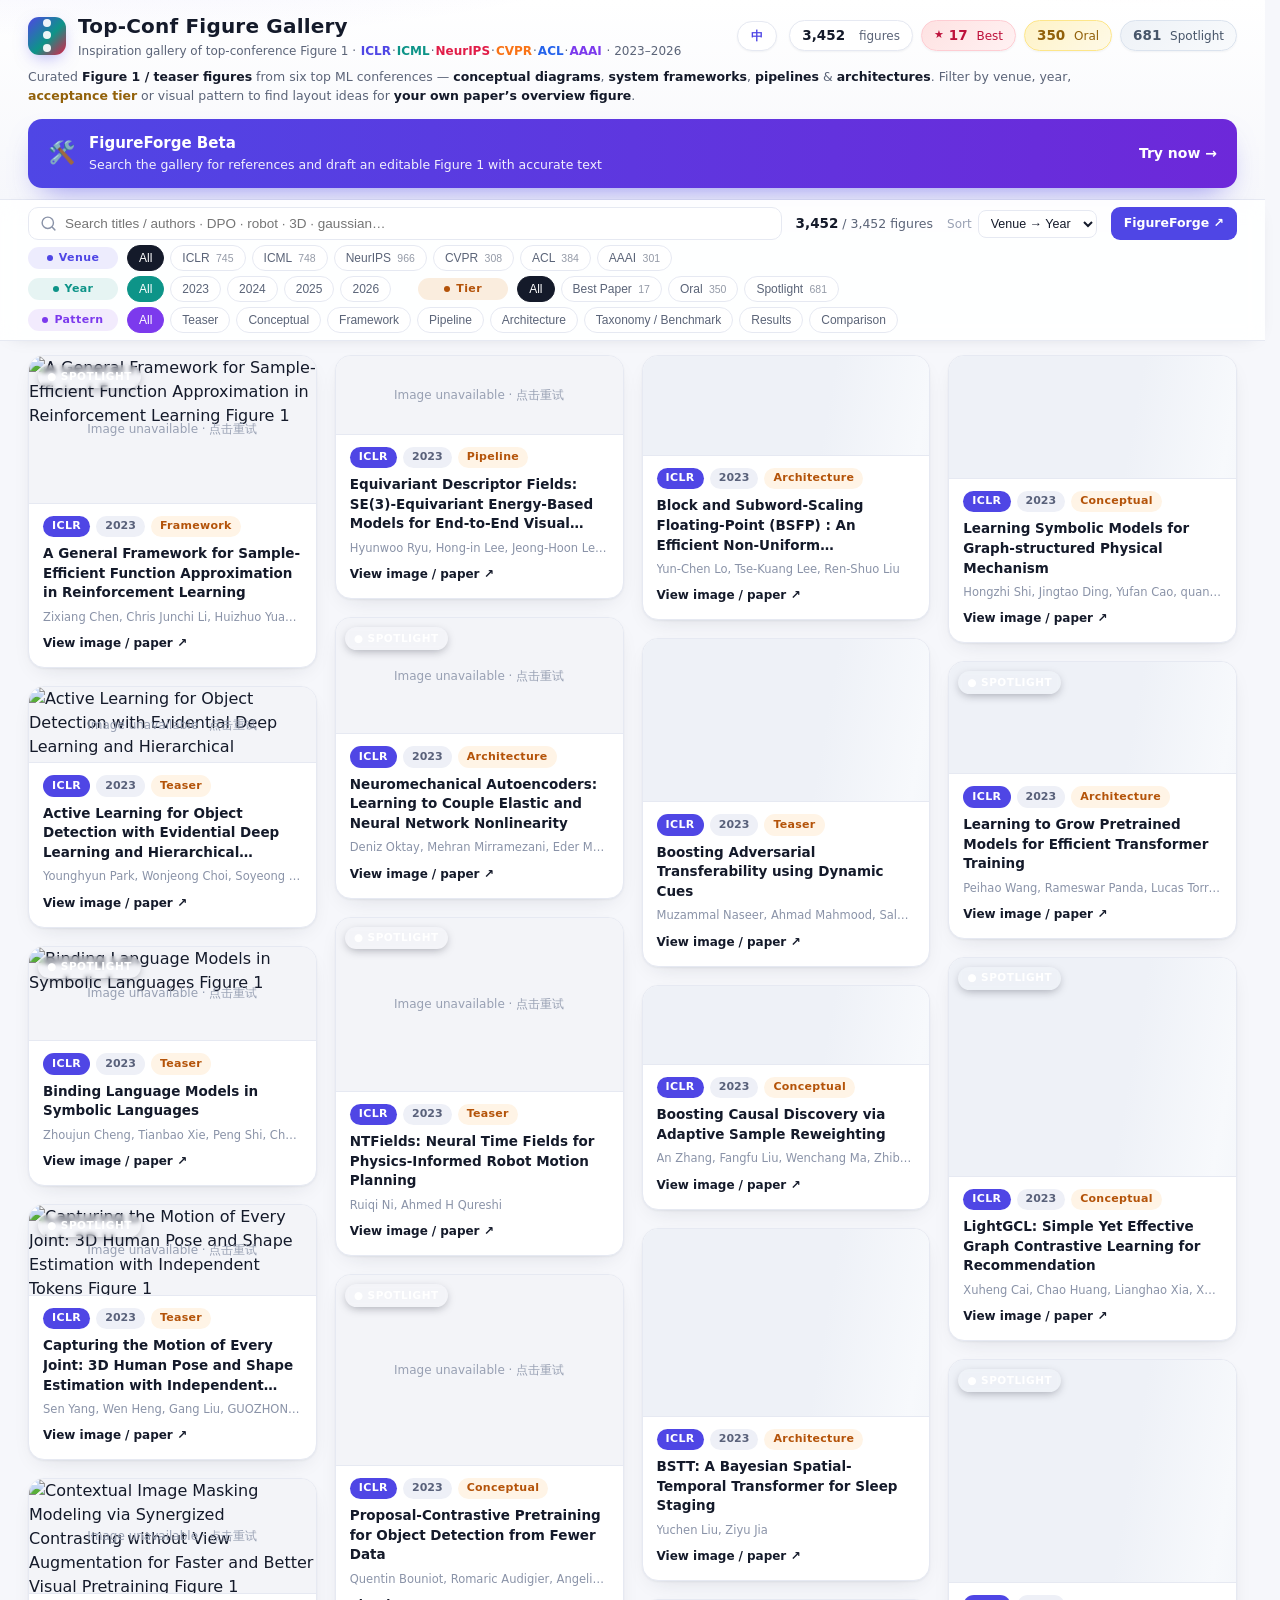
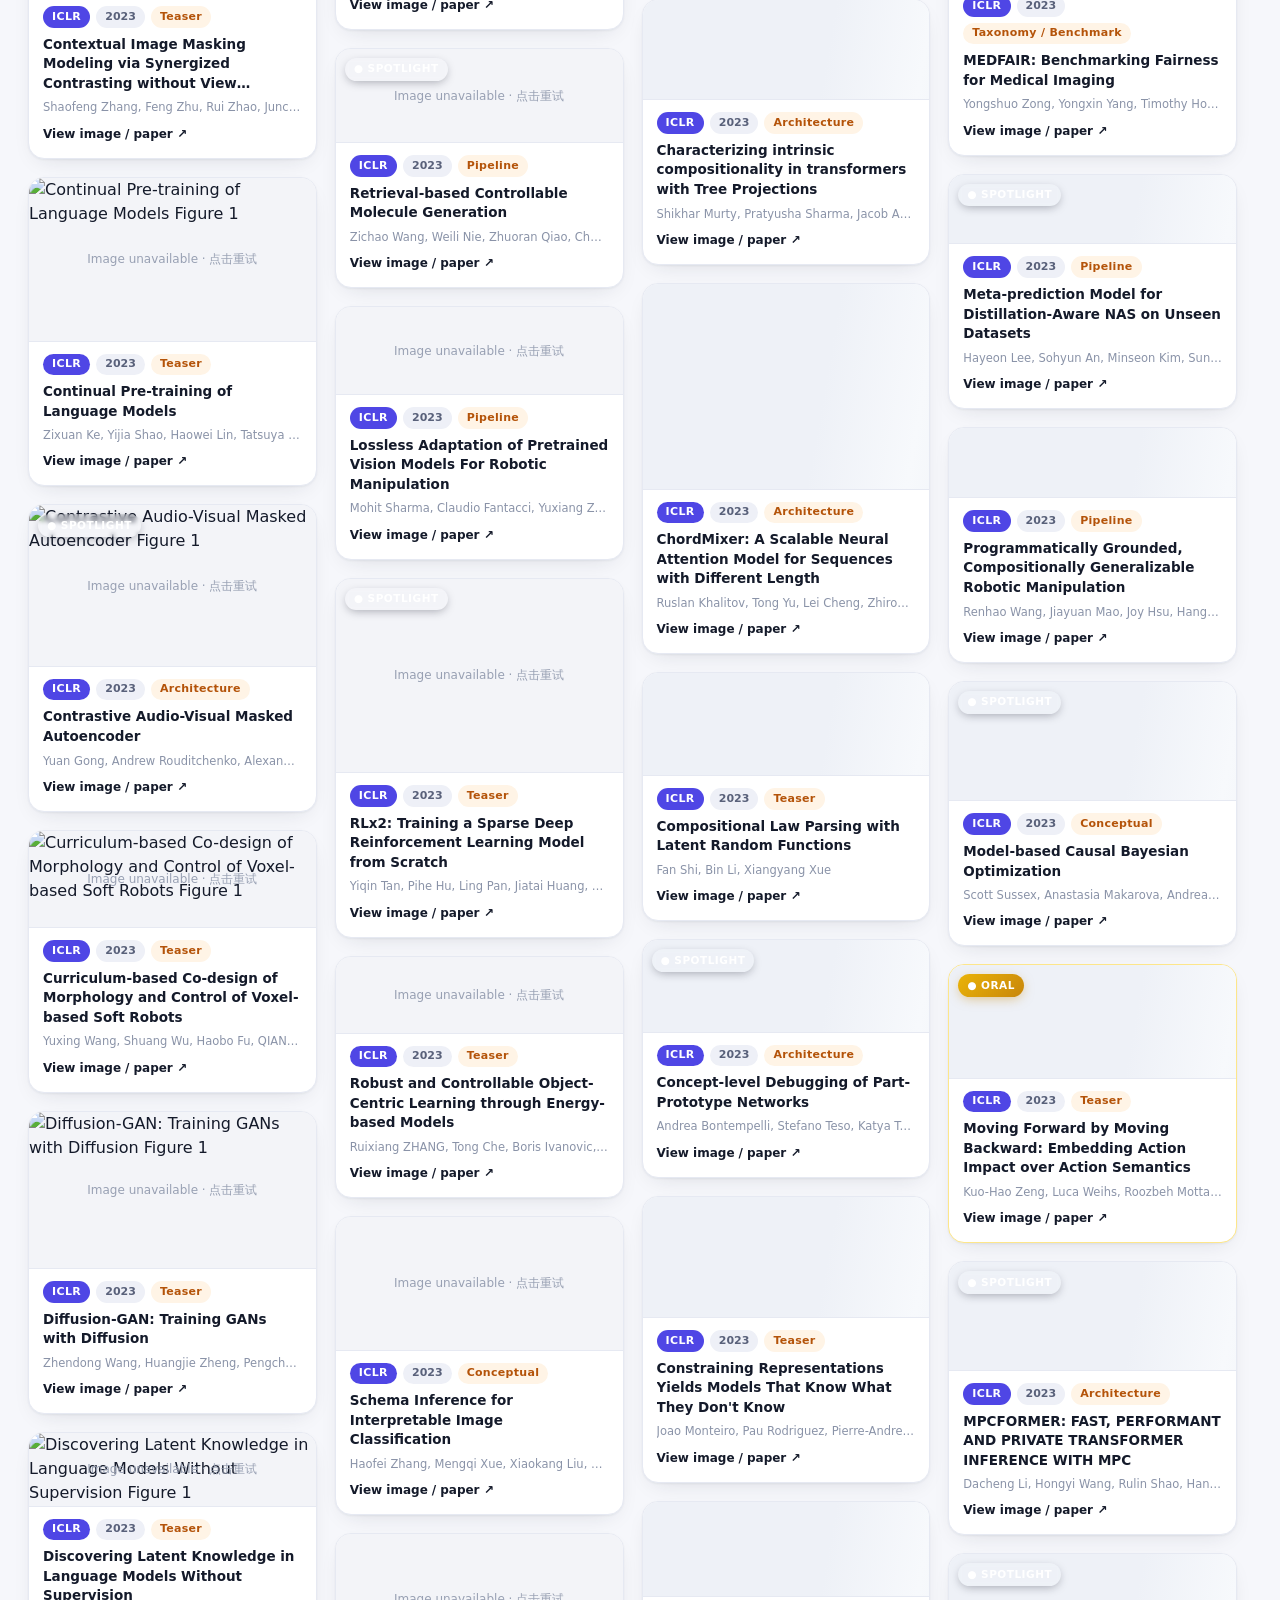
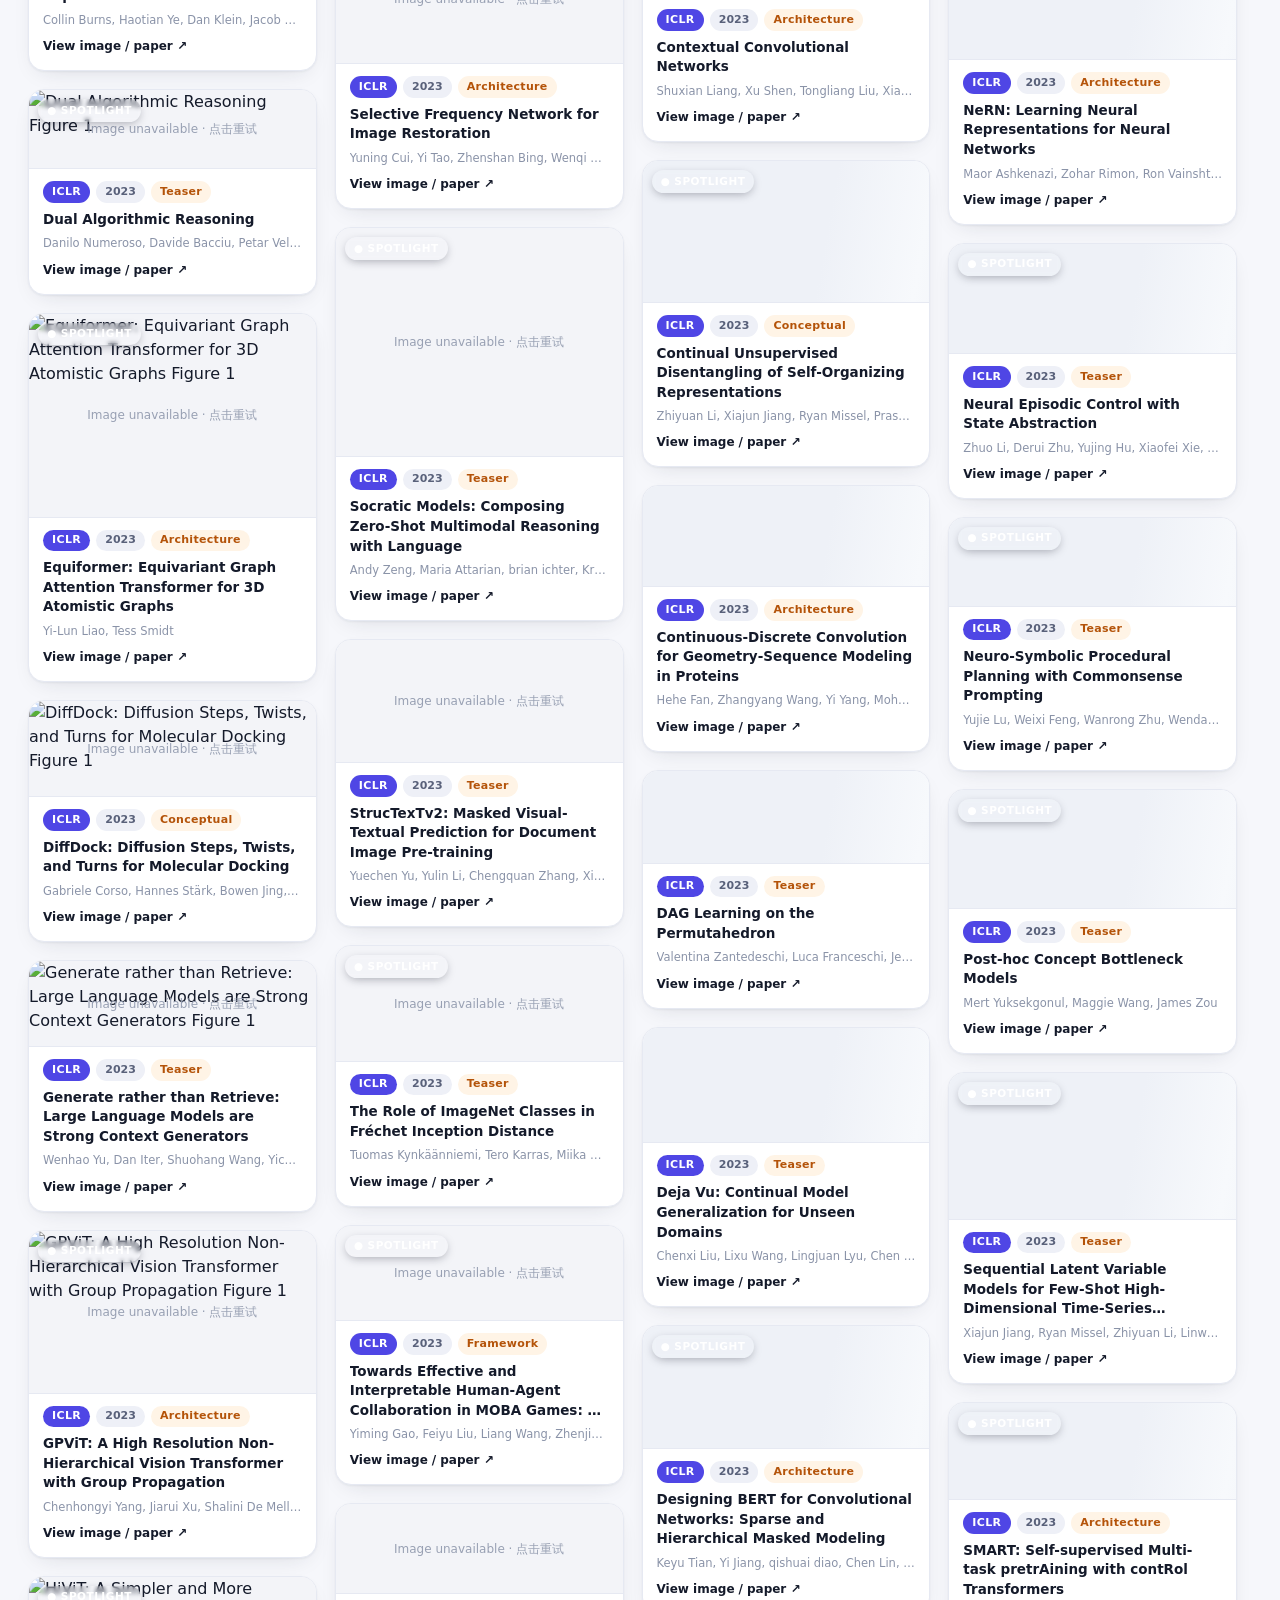
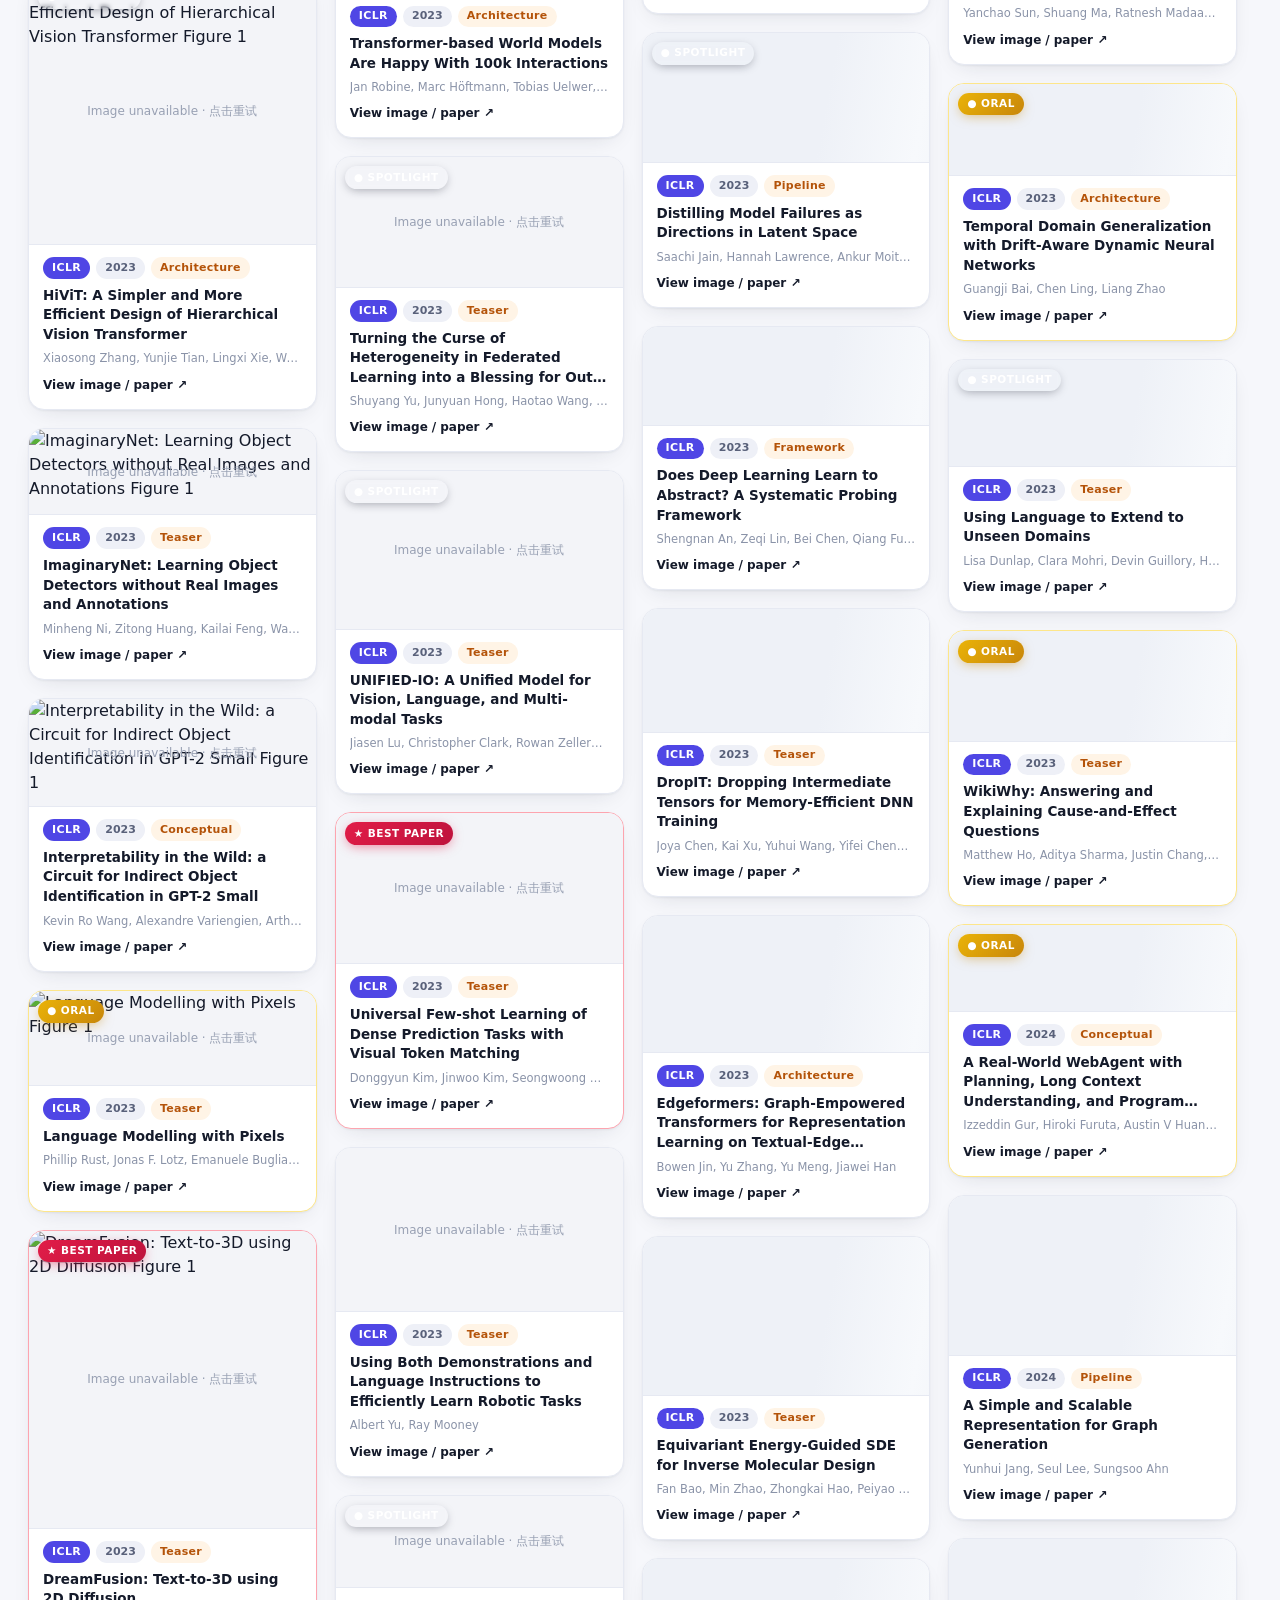
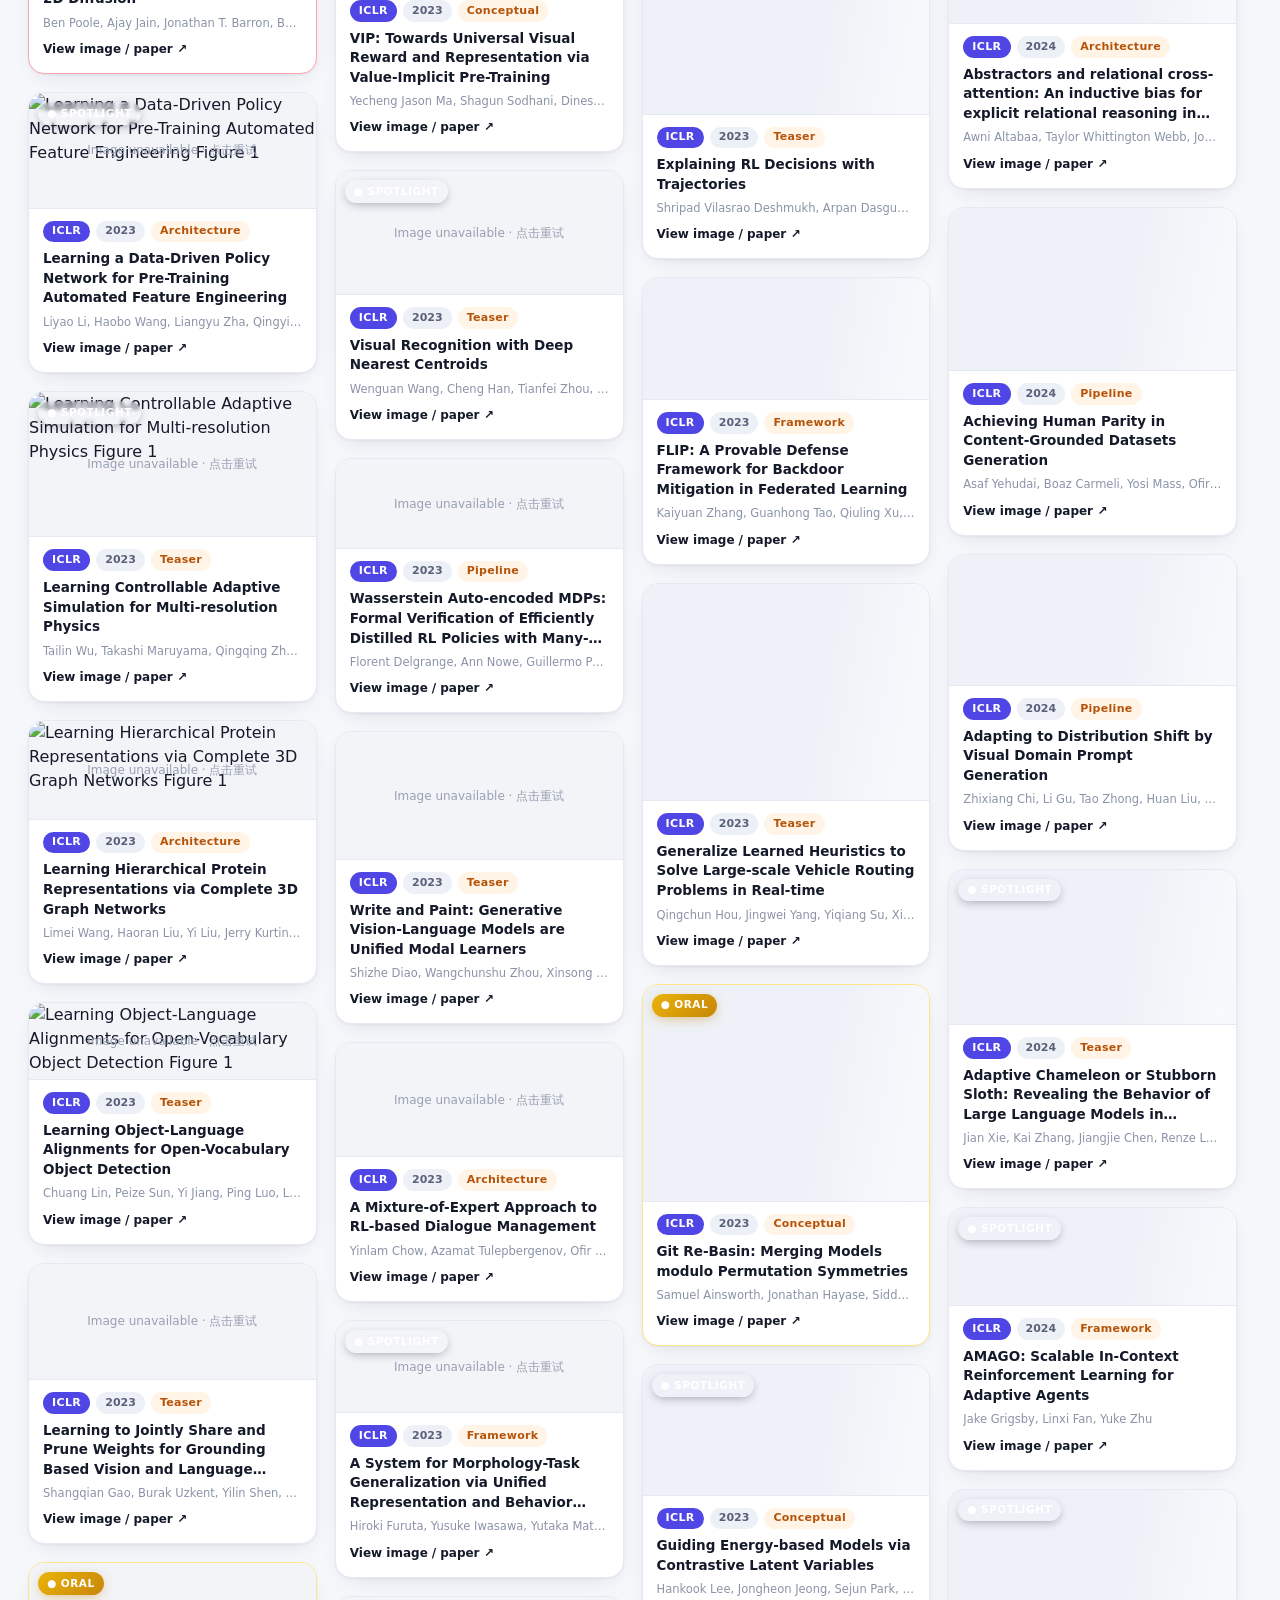
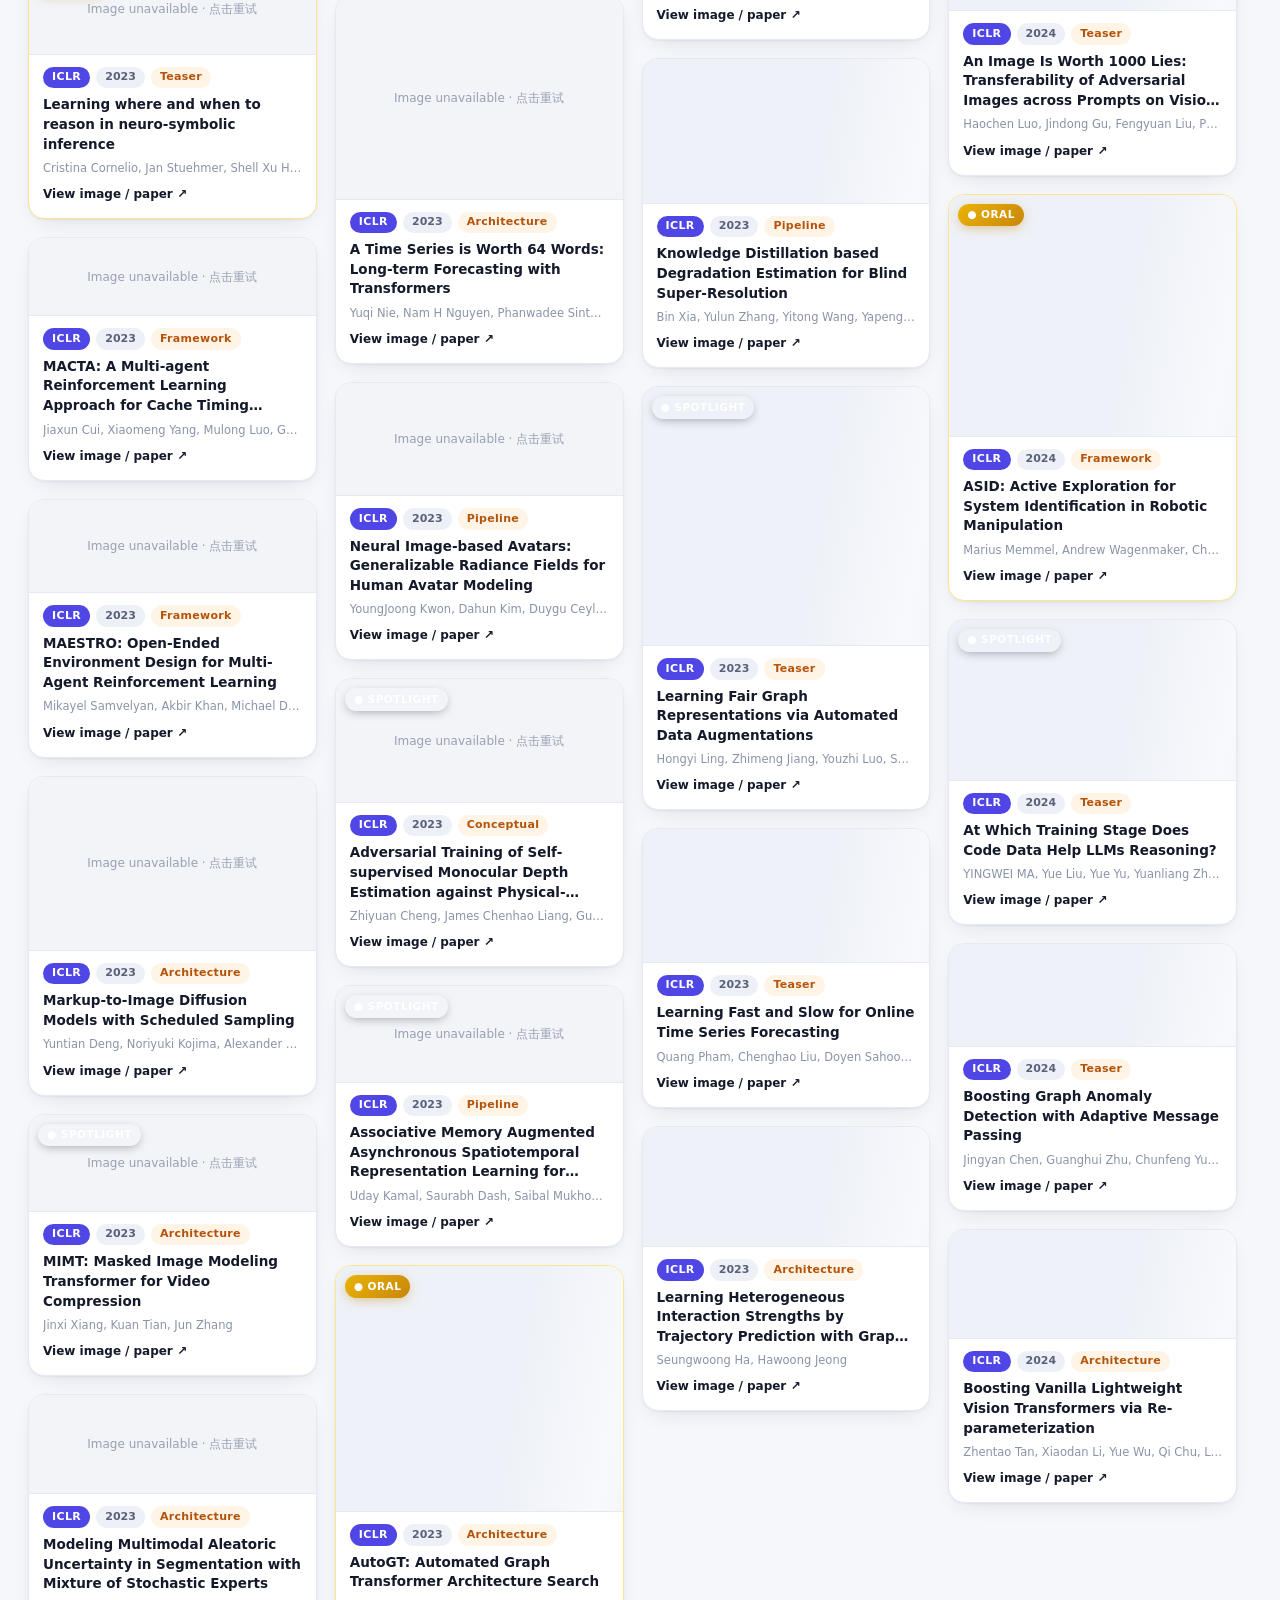
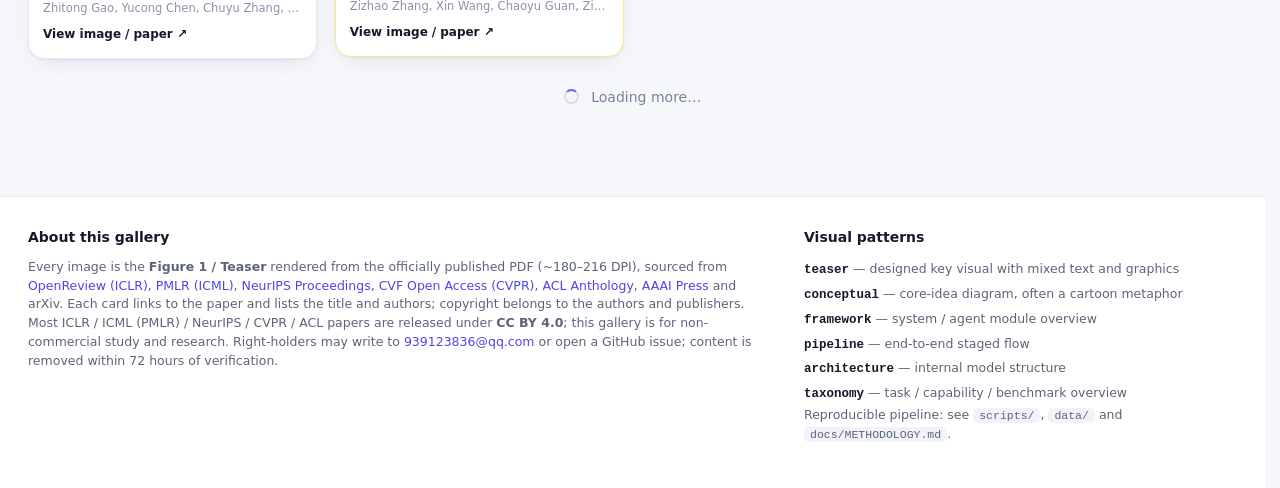
==== commit 8b10751d: "feat(seo): absolute social preview image, og:url and JSON-LD og:image was a relative path, which cha" ====
--- a/index.html
+++ b/index.html
@@ -5,11 +5,60 @@
 <meta name="viewport" content="width=device-width, initial-scale=1.0">
 <title>Top-Conf Figure Gallery · 顶会论文主图灵感画廊 (ICLR / ICML / NeurIPS / CVPR / ACL / AAAI)</title>
 <meta name="description" content="A searchable gallery of well-designed Figure 1 / teaser figures from ICLR, ICML, NeurIPS, CVPR, ACL and AAAI (2023–2026). 精选六大顶会论文主图，按会议、年份、视觉模式分类浏览。">
+<link rel="canonical" href="https://qwdwqfwq.github.io/topconf-paper-figure-gallery/">
 <meta property="og:title" content="Top-Conf Figure Gallery">
 <meta property="og:description" content="A searchable gallery of well-designed paper Figure 1 / teasers — ICLR · ICML · NeurIPS · CVPR · ACL · AAAI, 2023–2026.">
-<meta property="og:image" content="docs/social-preview.png">
+<meta property="og:url" content="https://qwdwqfwq.github.io/topconf-paper-figure-gallery/">
+<meta property="og:site_name" content="Top-Conf Figure Gallery">
+<meta property="og:type" content="website">
+<meta property="og:locale" content="zh_CN">
+<meta property="og:locale:alternate" content="en_US">
+<!-- Absolute URL + explicit dimensions: chat apps and crawlers ignore relative
+     og:image paths, and the croppers resize badly without width/height. -->
+<meta property="og:image" content="https://qwdwqfwq.github.io/topconf-paper-figure-gallery/docs/social-preview.png">
+<meta property="og:image:url" content="https://qwdwqfwq.github.io/topconf-paper-figure-gallery/docs/social-preview.png">
+<meta property="og:image:type" content="image/png">
+<meta property="og:image:width" content="1280">
+<meta property="og:image:height" content="640">
+<meta property="og:image:alt" content="Top-Conf Figure Gallery — Figure 1 / teaser figures from six top AI conferences, 2023–2026">
+<meta name="twitter:card" content="summary_large_image">
+<meta name="twitter:title" content="Top-Conf Figure Gallery">
+<meta name="twitter:description" content="A searchable gallery of well-designed paper Figure 1 / teasers — ICLR · ICML · NeurIPS · CVPR · ACL · AAAI, 2023–2026.">
+<meta name="twitter:image" content="https://qwdwqfwq.github.io/topconf-paper-figure-gallery/docs/social-preview.png">
+<meta name="twitter:image:alt" content="Top-Conf Figure Gallery — Figure 1 / teaser figures from six top AI conferences, 2023–2026">
 <link rel="icon" href="data:image/svg+xml,%3Csvg xmlns='http://www.w3.org/2000/svg' viewBox='0 0 100 100'%3E%3Crect width='100' height='100' rx='22' fill='%234f46e5'/%3E%3Ccircle cx='36' cy='38' r='10' fill='white'/%3E%3Crect x='28' y='54' width='44' height='7' rx='3.5' fill='%23a5b4fc'/%3E%3Crect x='28' y='67' width='30' height='7' rx='3.5' fill='%23a5b4fc'/%3E%3C/svg%3E">
 <link rel="stylesheet" href="assets/style.css">
+<script type="application/ld+json">
+{
+  "@context": "https://schema.org",
+  "@graph": [
+    {
+      "@type": "WebSite",
+      "@id": "https://qwdwqfwq.github.io/topconf-paper-figure-gallery/#website",
+      "url": "https://qwdwqfwq.github.io/topconf-paper-figure-gallery/",
+      "name": "Top-Conf Figure Gallery",
+      "alternateName": "顶会论文主图灵感画廊",
+      "description": "A searchable gallery of well-designed Figure 1 / teaser figures from ICLR, ICML, NeurIPS, CVPR, ACL and AAAI, 2023-2026.",
+      "inLanguage": ["zh-CN", "en"],
+      "isAccessibleForFree": true
+    },
+    {
+      "@type": "CollectionPage",
+      "url": "https://qwdwqfwq.github.io/topconf-paper-figure-gallery/",
+      "name": "Top-Conf Figure Gallery",
+      "isPartOf": { "@id": "https://qwdwqfwq.github.io/topconf-paper-figure-gallery/#website" },
+      "about": ["Figure 1", "teaser figure", "paper figure design", "scientific visualization"],
+      "license": "https://github.com/qwdwqfwq/topconf-paper-figure-gallery/blob/main/LICENSE",
+      "mainEntity": {
+        "@type": "ItemList",
+        "name": "Figure 1 / teaser figures from six top AI conferences",
+        "numberOfItems": 3452,
+        "itemListOrder": "https://schema.org/ItemListUnordered"
+      }
+    }
+  ]
+}
+</script>
 </head>
 <body>
 
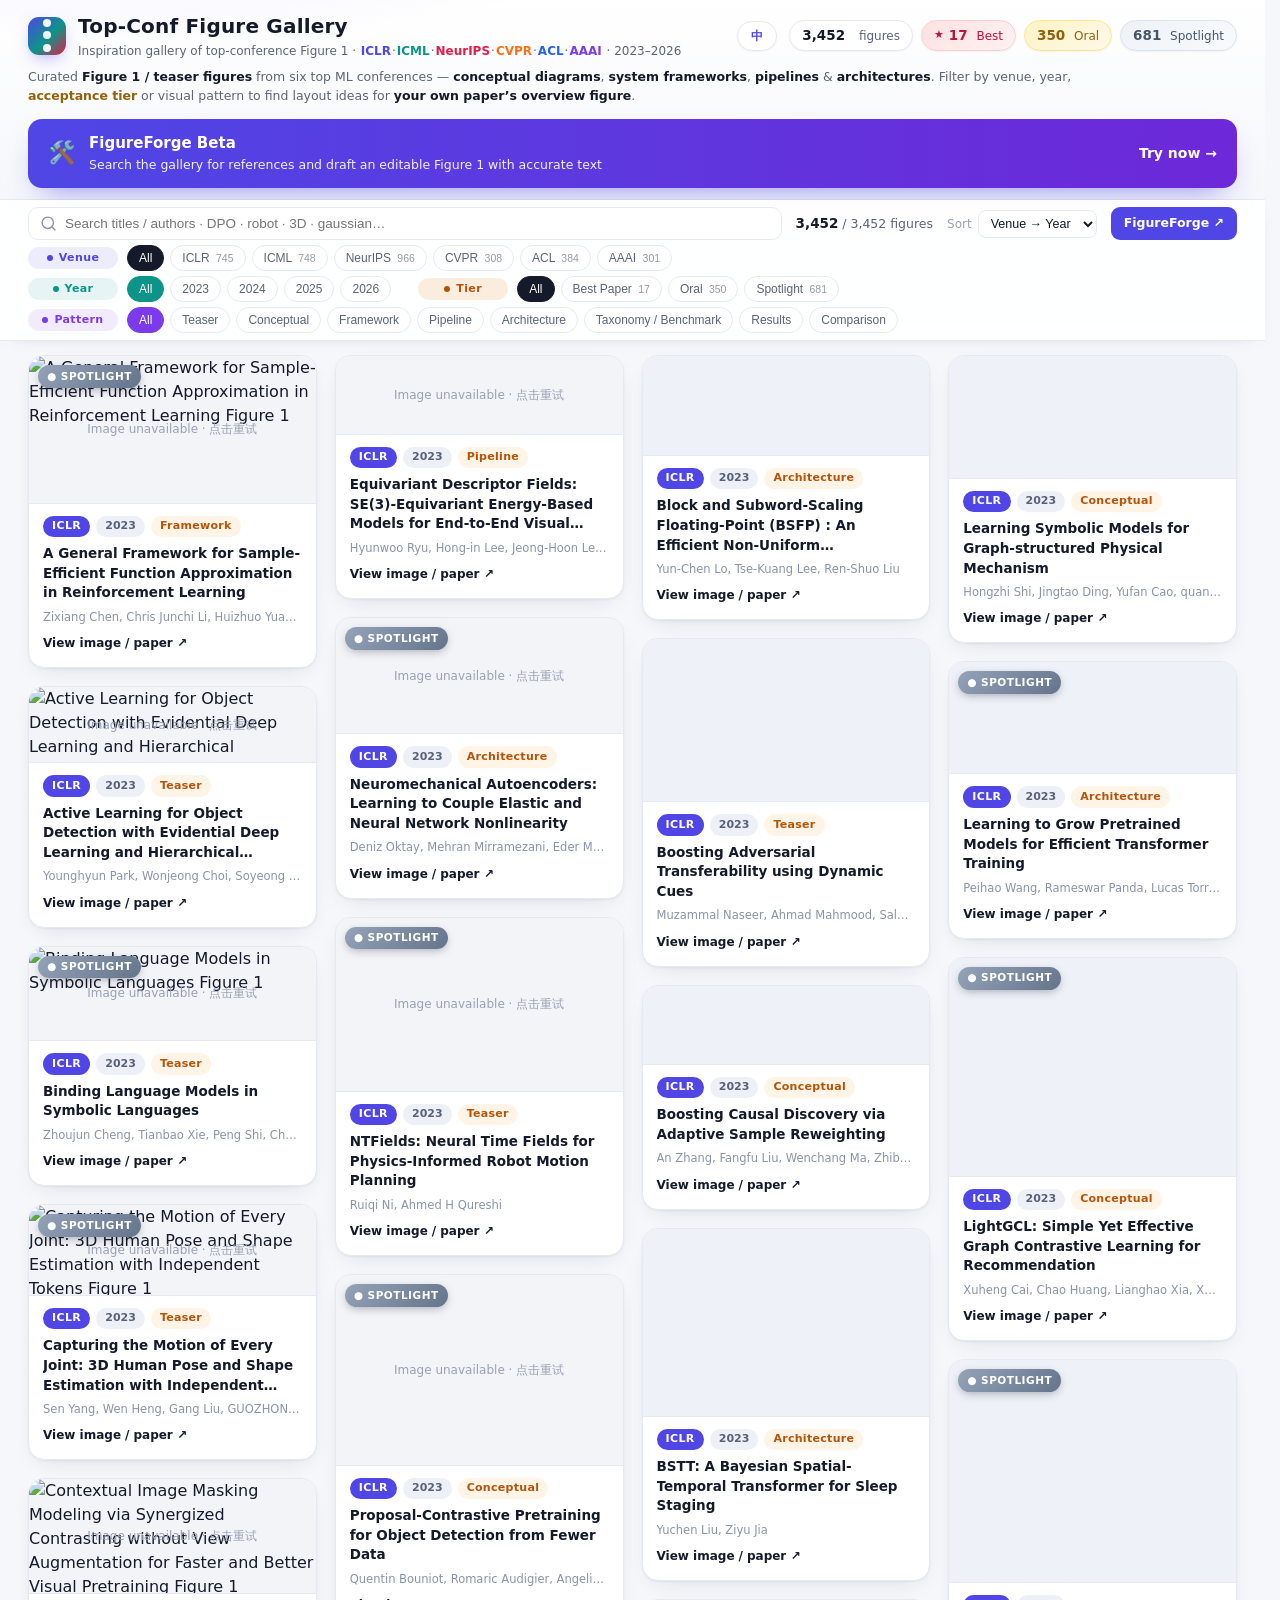
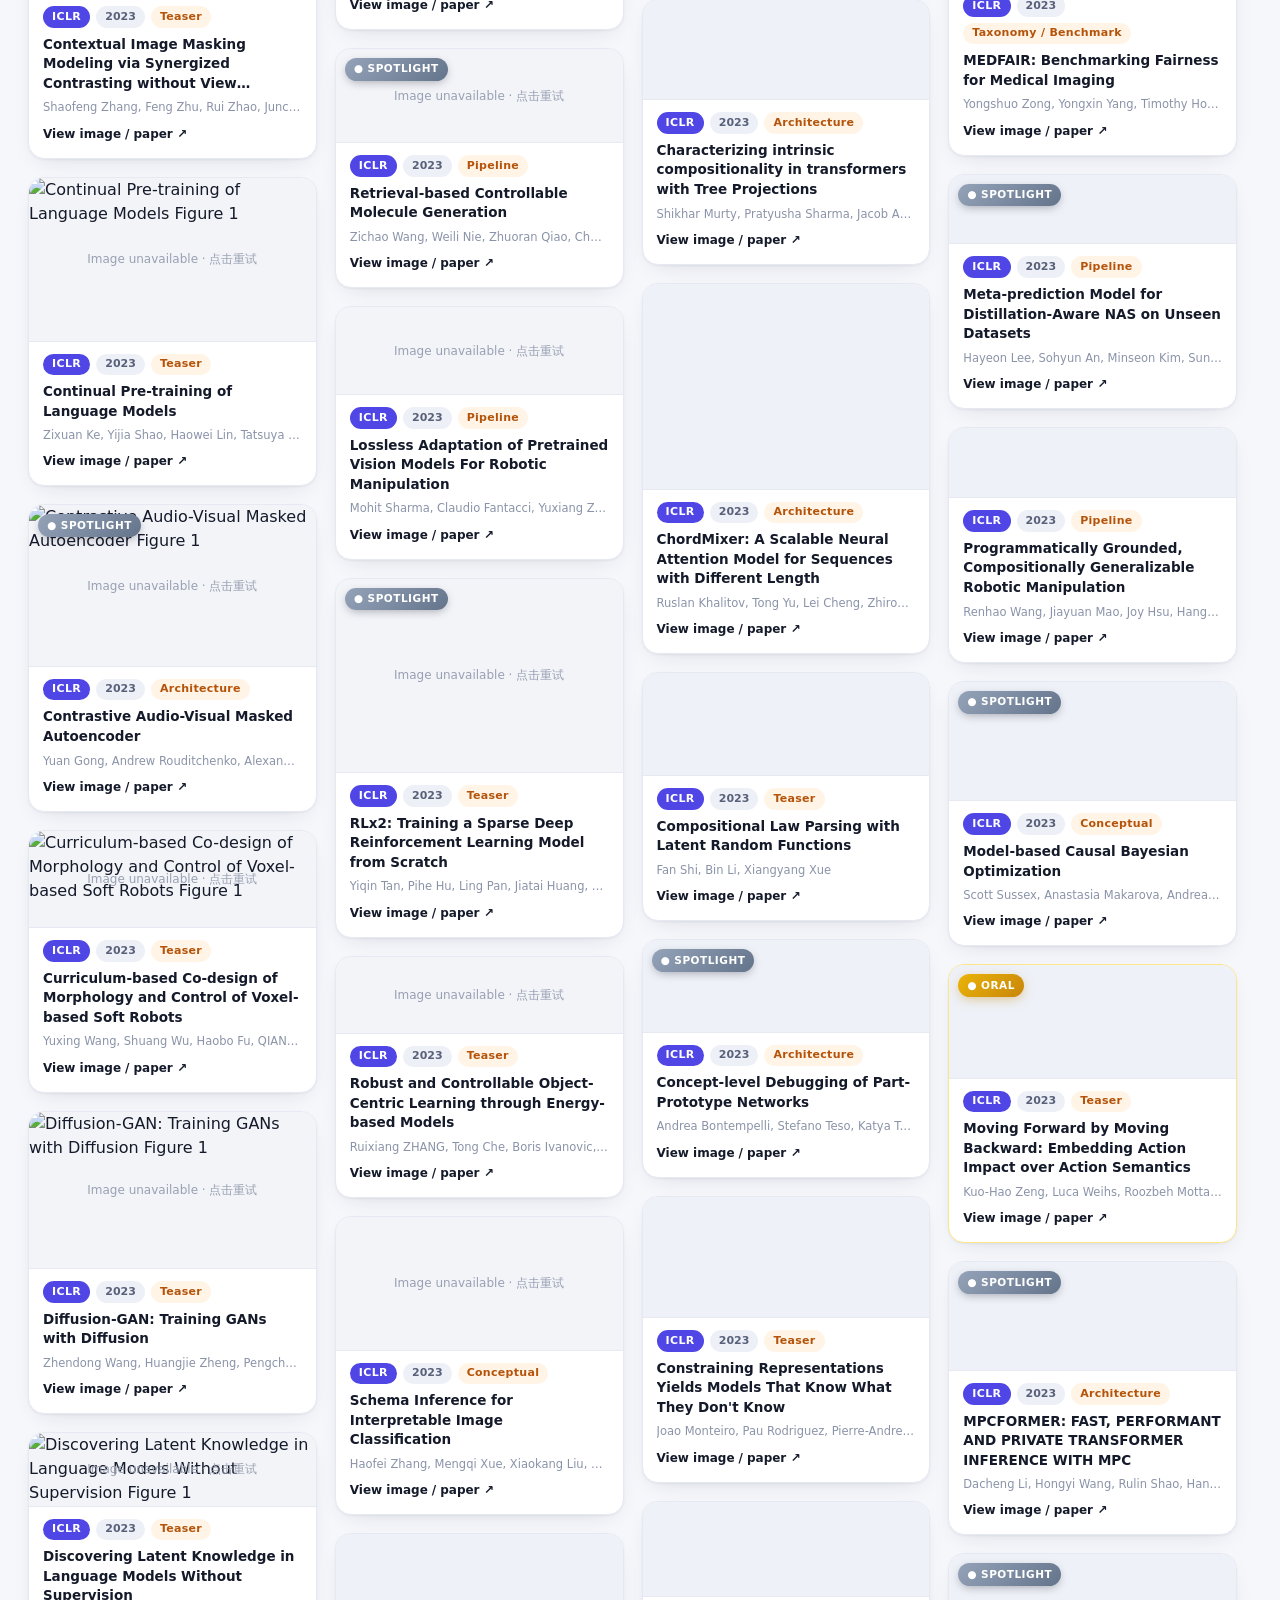
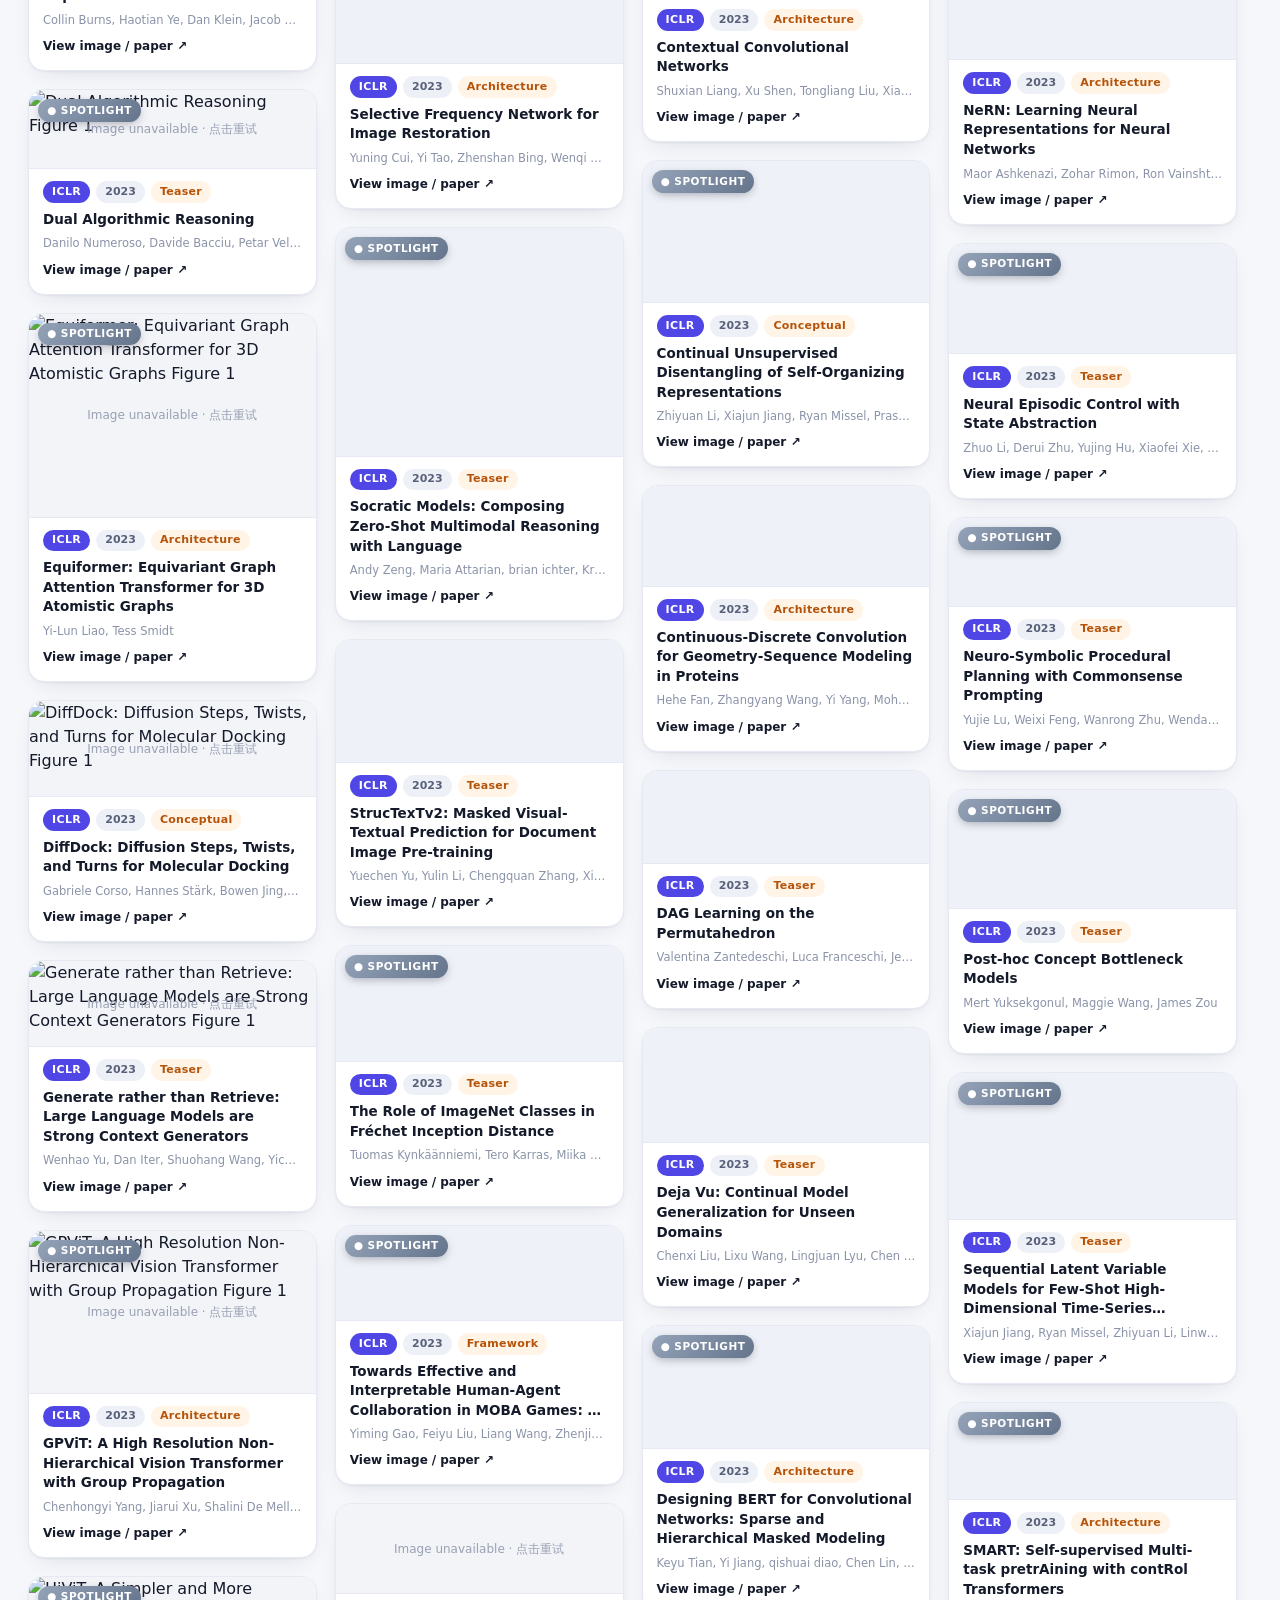
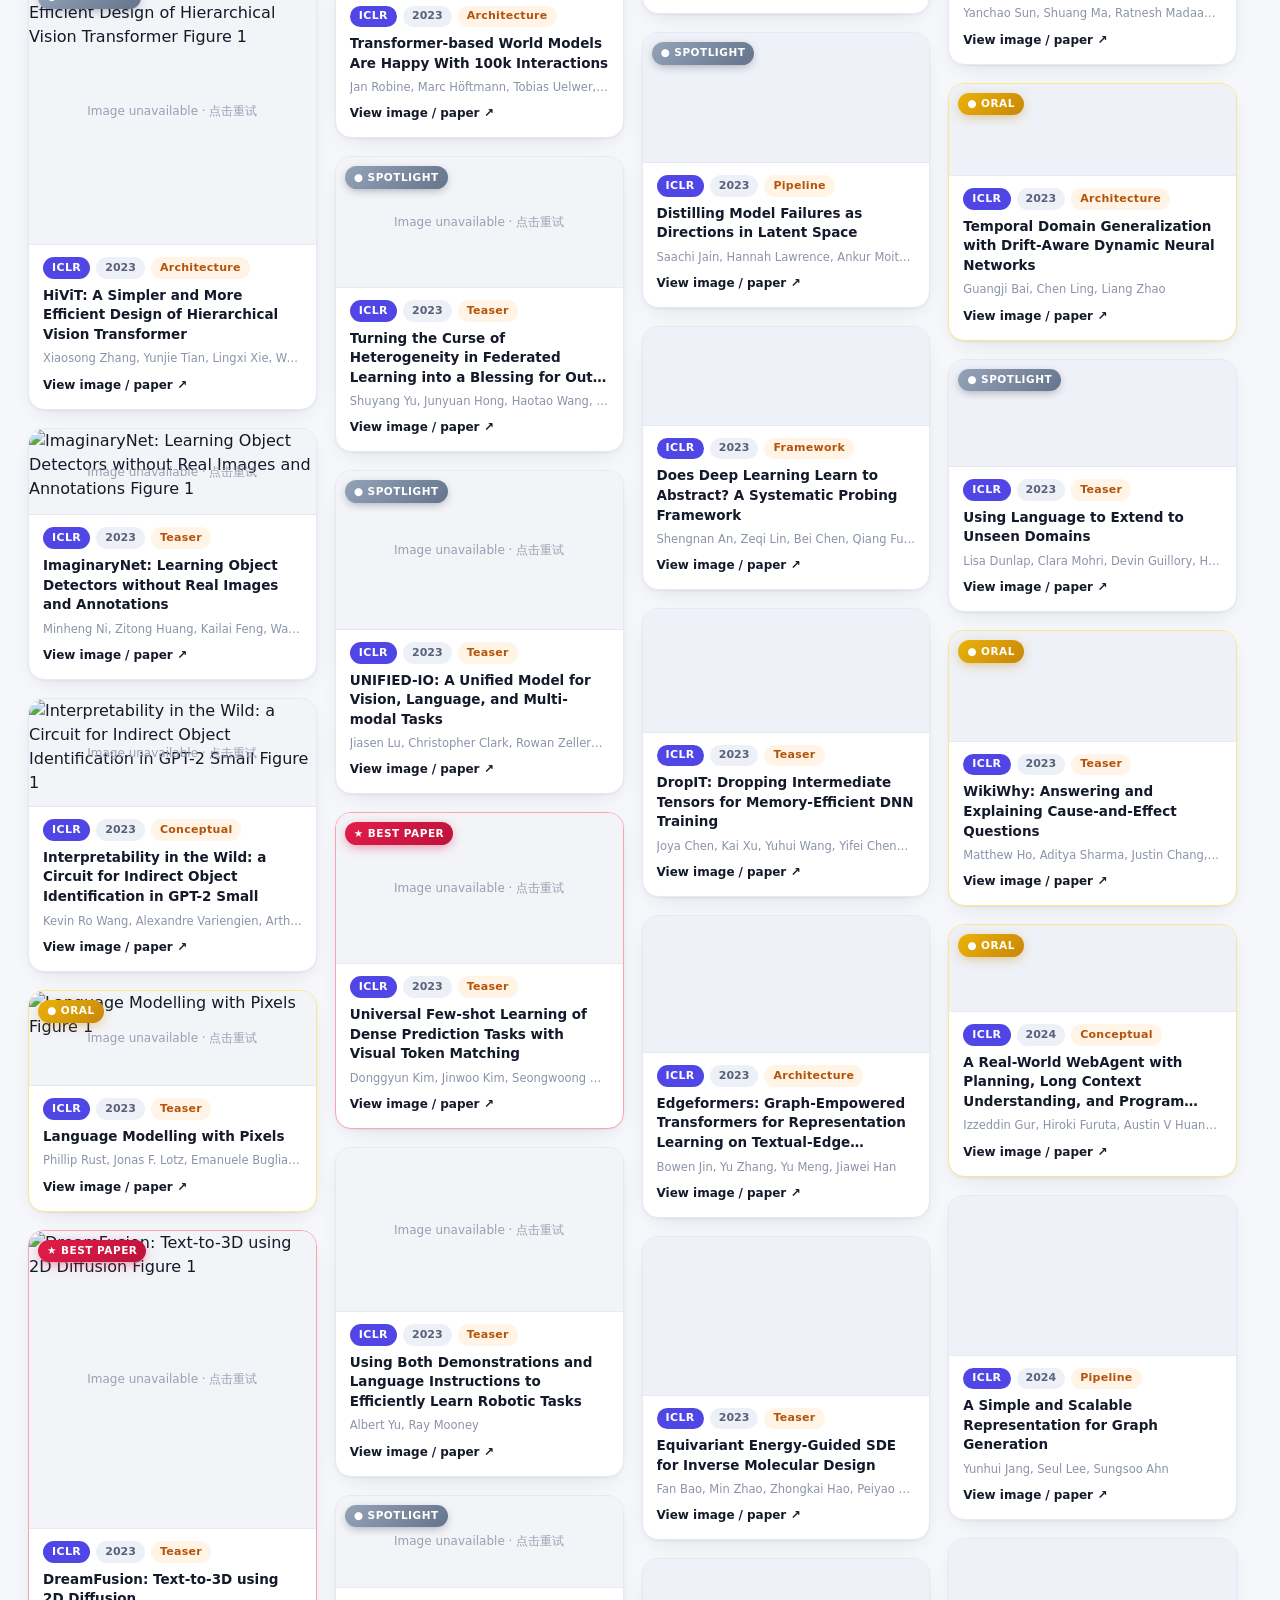
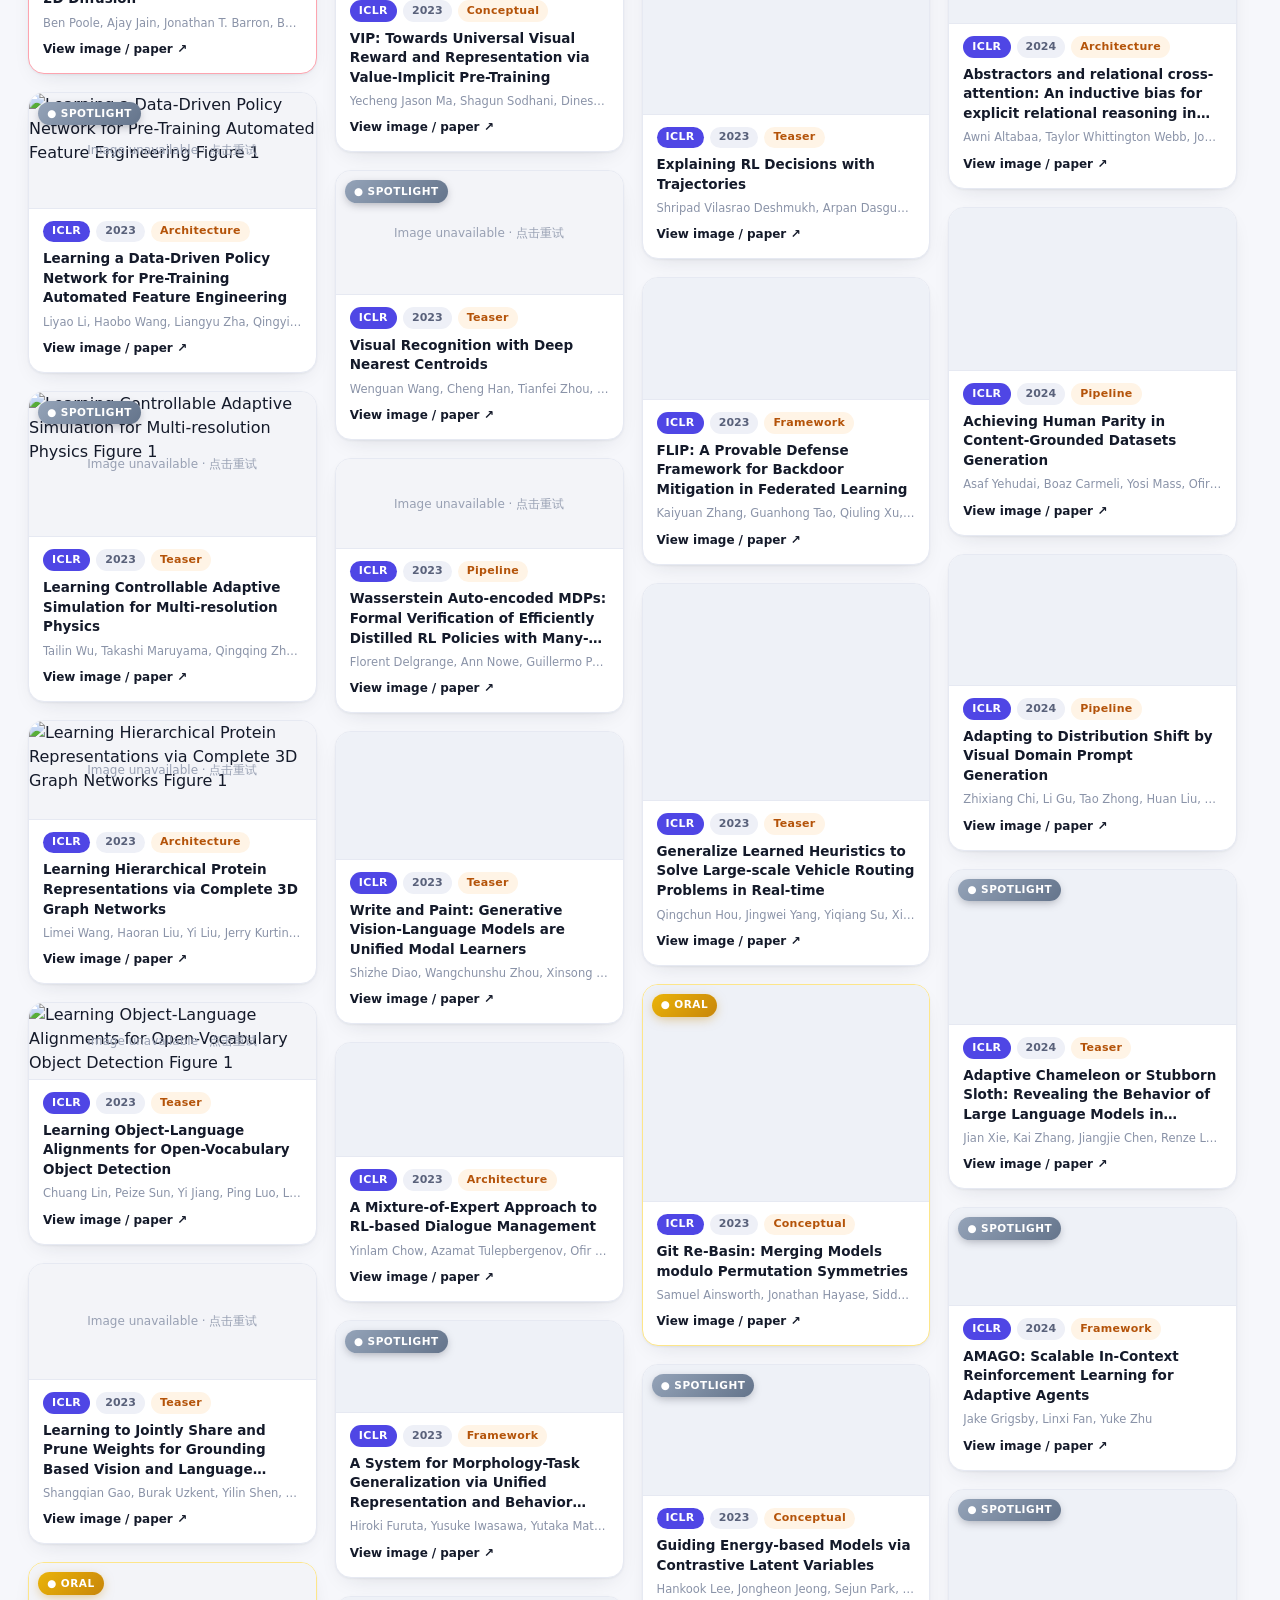
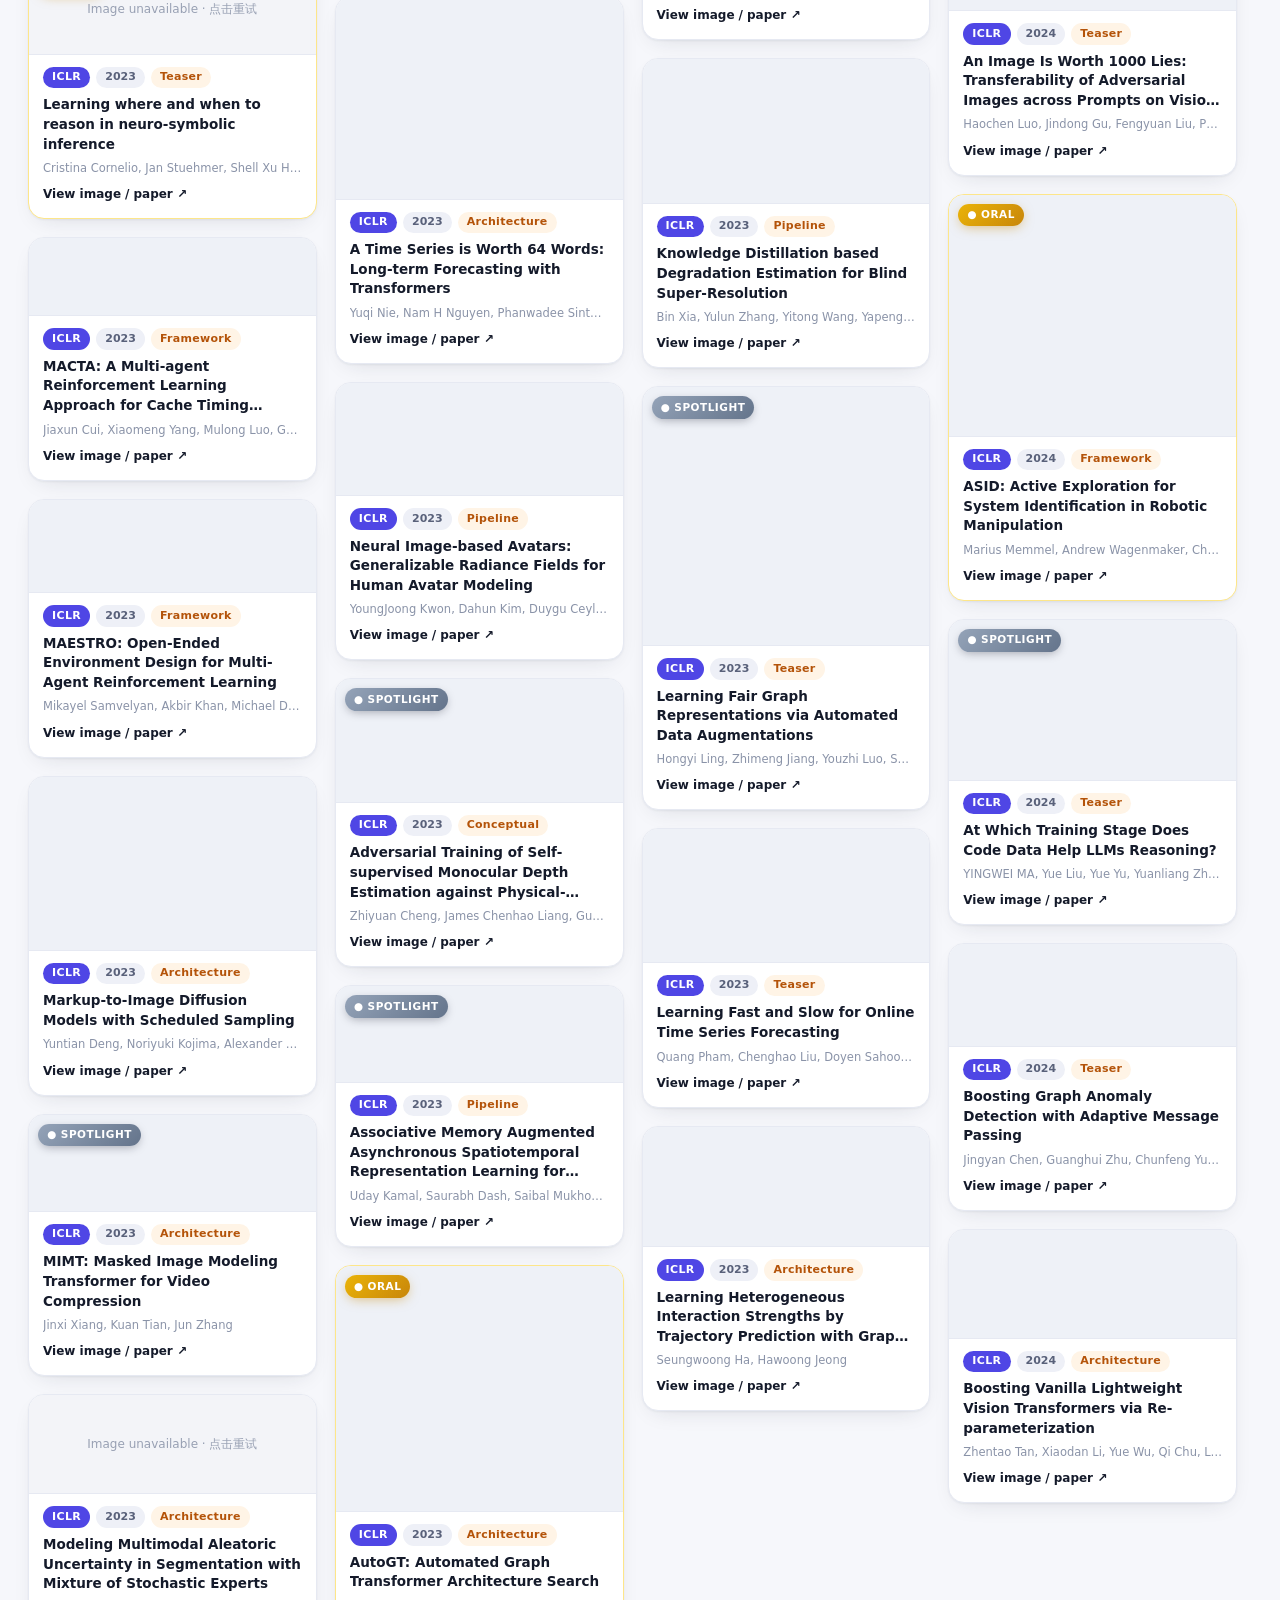
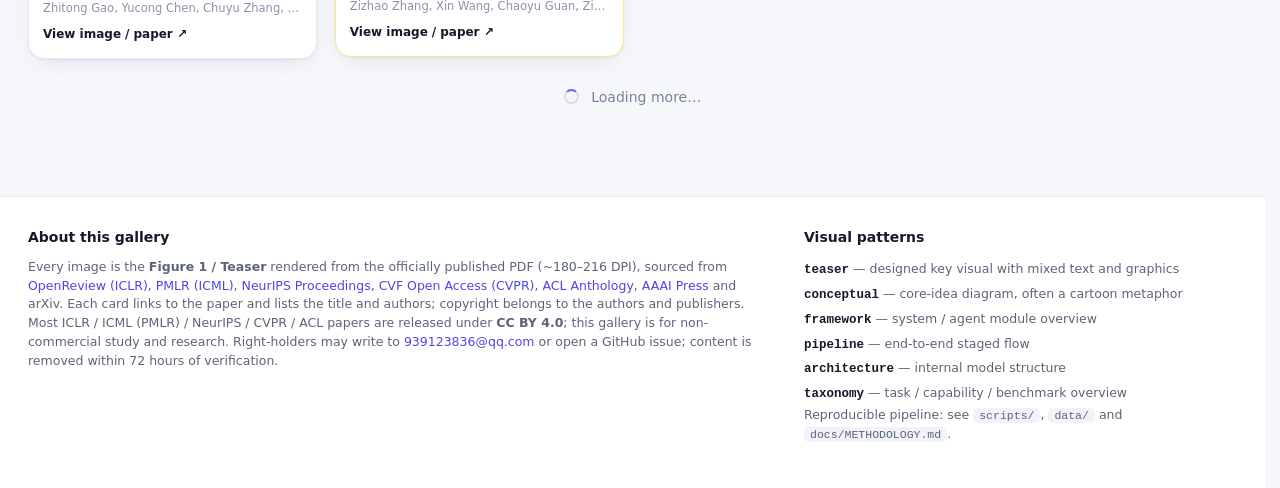
==== commit 7fef381f: "fix(gallery): avoid decode stalls and repeated image work" ====
--- a/index.html
+++ b/index.html
@@ -27,7 +27,7 @@
 <meta name="twitter:image" content="https://qwdwqfwq.github.io/topconf-paper-figure-gallery/docs/social-preview.png">
 <meta name="twitter:image:alt" content="Top-Conf Figure Gallery — Figure 1 / teaser figures from six top AI conferences, 2023–2026">
 <link rel="icon" href="data:image/svg+xml,%3Csvg xmlns='http://www.w3.org/2000/svg' viewBox='0 0 100 100'%3E%3Crect width='100' height='100' rx='22' fill='%234f46e5'/%3E%3Ccircle cx='36' cy='38' r='10' fill='white'/%3E%3Crect x='28' y='54' width='44' height='7' rx='3.5' fill='%23a5b4fc'/%3E%3Crect x='28' y='67' width='30' height='7' rx='3.5' fill='%23a5b4fc'/%3E%3C/svg%3E">
-<link rel="stylesheet" href="assets/style.css">
+<link rel="stylesheet" href="assets/style.css?v=20261005">
 <script type="application/ld+json">
 {
   "@context": "https://schema.org",
@@ -199,6 +199,6 @@
 <script src="assets/i18n.js"></script>
 <script src="assets/i18n_gallery.js"></script>
 <script src="assets/figures.js"></script>
-<script src="assets/app.js?v=20261001"></script>
+<script src="assets/app.js?v=20261005"></script>
 </body>
 </html>
--- a/assets/style.css
+++ b/assets/style.css
@@ -196,17 +196,13 @@
   opacity: 0; pointer-events: none;
 }
 
-/* image slot: reserved aspect ratio + shimmer while loading */
+/* Static placeholders avoid repainting every unloaded card on every frame. */
 .img-slot {
   position: relative; width: 100%;
-  background:
-    linear-gradient(100deg, #eef1f7 30%, #f7f9fc 45%, #eef1f7 60%);
-  background-size: 220% 100%;
-  animation: tc-shimmer 1.5s linear infinite;
+  background: #eef1f7;
   border-bottom: 1px solid var(--line);
   overflow: hidden;
 }
-@keyframes tc-shimmer { to { background-position: -120% 0; } }
 .card-img {
   width: 100%; display: block; position: absolute; inset: 0;
   opacity: 0; transition: opacity .35s ease;
@@ -347,6 +343,7 @@
 .lightbox-nav.next { right: 18px; }
 
 /* ---------- Shared-element lightbox transition ---------- */
+/* Keep snapshot shadows/radii static: interpolating them repaints large surfaces. */
 html[data-figure-transition="opening"] .lightbox-backdrop,
 html[data-figure-transition="closing"] .lightbox-backdrop {
   view-transition-name: gallery-lightbox-backdrop;
@@ -377,16 +374,12 @@
 }
 html[data-figure-transition="opening"]::view-transition-group(gallery-card-shell) {
   animation-name:
-    -ua-view-transition-group-anim-gallery-card-shell,
-    gallery-shell-shadow-opening,
-    gallery-shell-radius-opening;
+    -ua-view-transition-group-anim-gallery-card-shell;
 }
 html[data-figure-transition="closing"]::view-transition-group(gallery-card-shell) {
   border-radius: var(--radius);
   animation-name:
-    -ua-view-transition-group-anim-gallery-card-shell,
-    gallery-shell-shadow-closing,
-    gallery-shell-radius-closing;
+    -ua-view-transition-group-anim-gallery-card-shell;
 }
 ::view-transition-image-pair(gallery-card-shell) {
   isolation: isolate;
@@ -426,14 +419,12 @@
 }
 html[data-figure-transition="opening"]::view-transition-group(gallery-card-image) {
   animation-name:
-    -ua-view-transition-group-anim-gallery-card-image,
-    gallery-image-radius-opening;
+    -ua-view-transition-group-anim-gallery-card-image;
 }
 html[data-figure-transition="closing"]::view-transition-group(gallery-card-image) {
   border-radius: var(--radius) var(--radius) 0 0;
   animation-name:
-    -ua-view-transition-group-anim-gallery-card-image,
-    gallery-image-radius-closing;
+    -ua-view-transition-group-anim-gallery-card-image;
 }
 ::view-transition-old(gallery-card-image),
 ::view-transition-new(gallery-card-image) {
@@ -636,30 +627,6 @@
   0%, 38% { opacity: 0; }
   68%, 100% { opacity: 1; }
 }
-@keyframes gallery-shell-shadow-opening {
-  from { box-shadow: var(--shadow-hover); }
-  to { box-shadow: 0 40px 90px -20px rgba(0, 0, 0, .5); }
-}
-@keyframes gallery-shell-shadow-closing {
-  from { box-shadow: 0 40px 90px -20px rgba(0, 0, 0, .5); }
-  to { box-shadow: var(--shadow); }
-}
-@keyframes gallery-shell-radius-opening {
-  from { border-radius: var(--radius); }
-  to { border-radius: 18px; }
-}
-@keyframes gallery-shell-radius-closing {
-  from { border-radius: 18px; }
-  to { border-radius: var(--radius); }
-}
-@keyframes gallery-image-radius-opening {
-  from { border-radius: var(--radius) var(--radius) 0 0; }
-  to { border-radius: 8px; }
-}
-@keyframes gallery-image-radius-closing {
-  from { border-radius: 8px; }
-  to { border-radius: var(--radius) var(--radius) 0 0; }
-}
 @keyframes gallery-part-old {
   0%, 24% { opacity: 1; }
   52%, 100% { opacity: 0; }
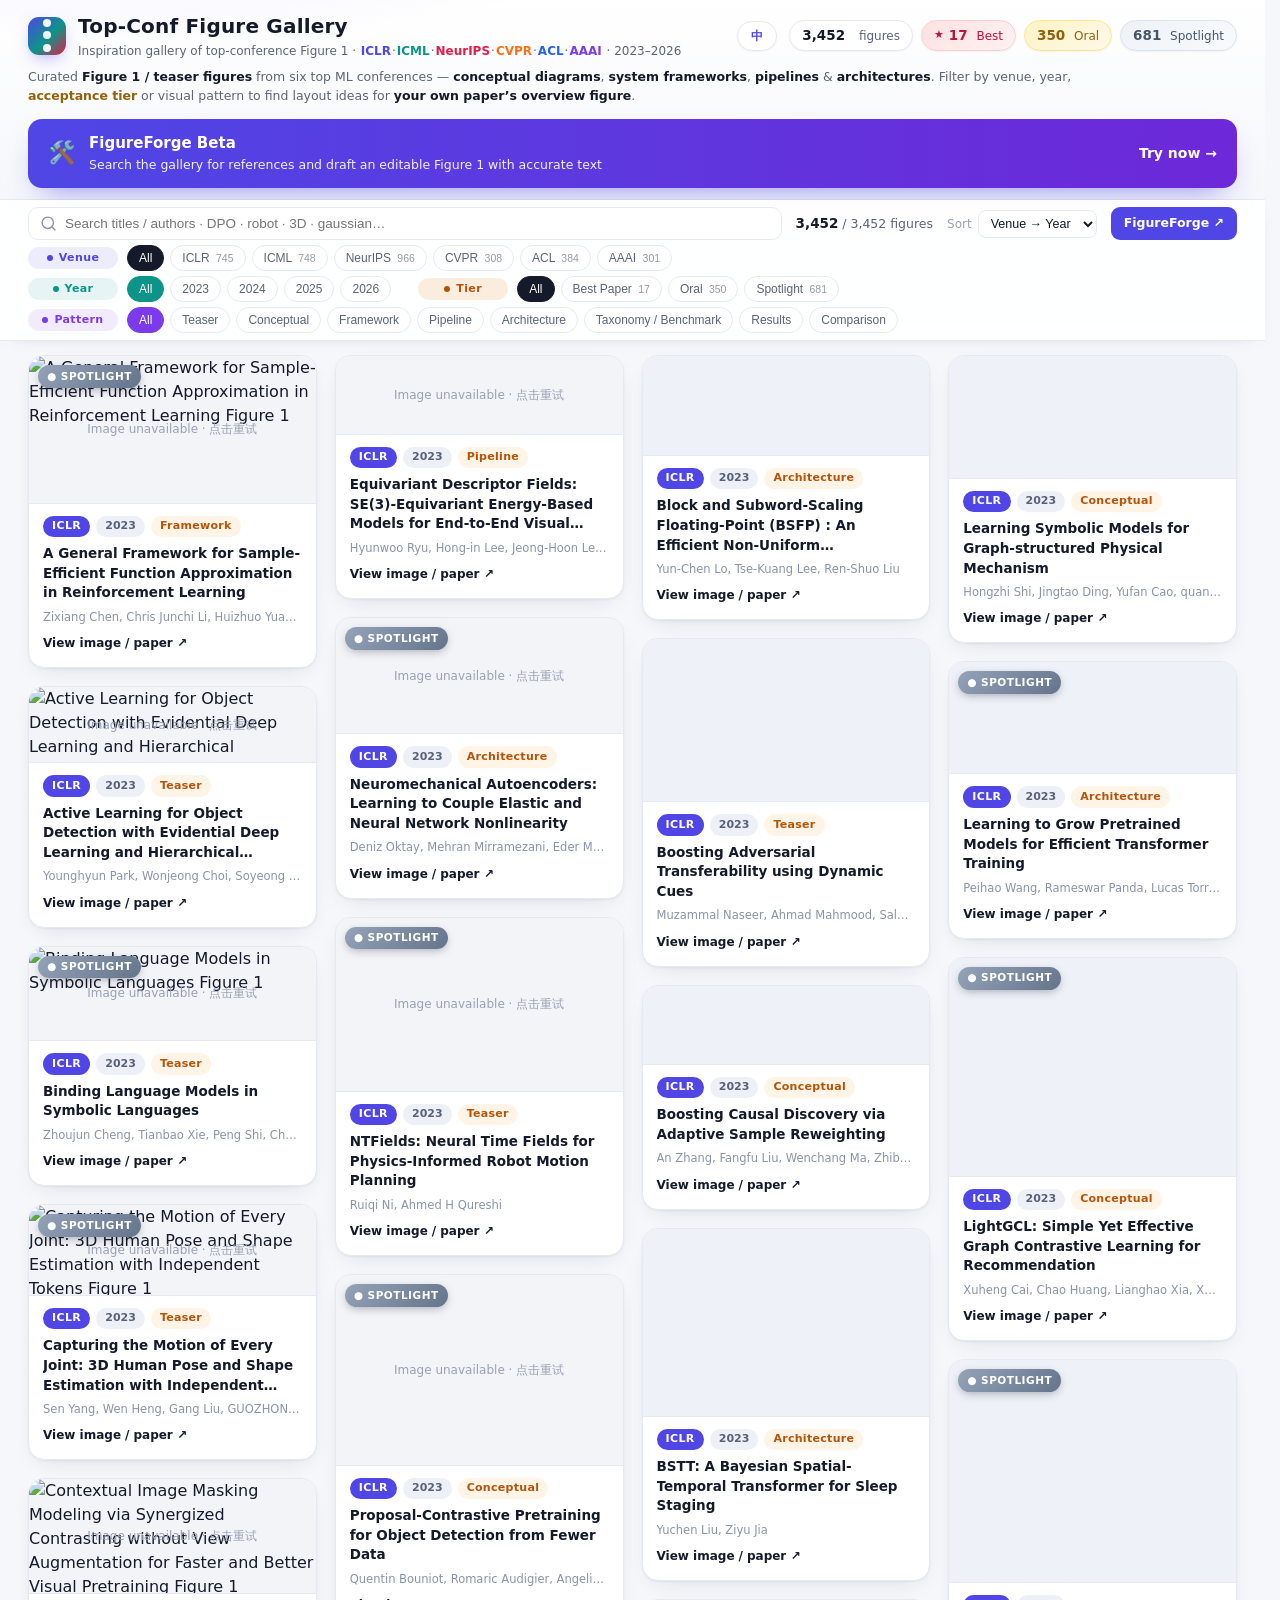
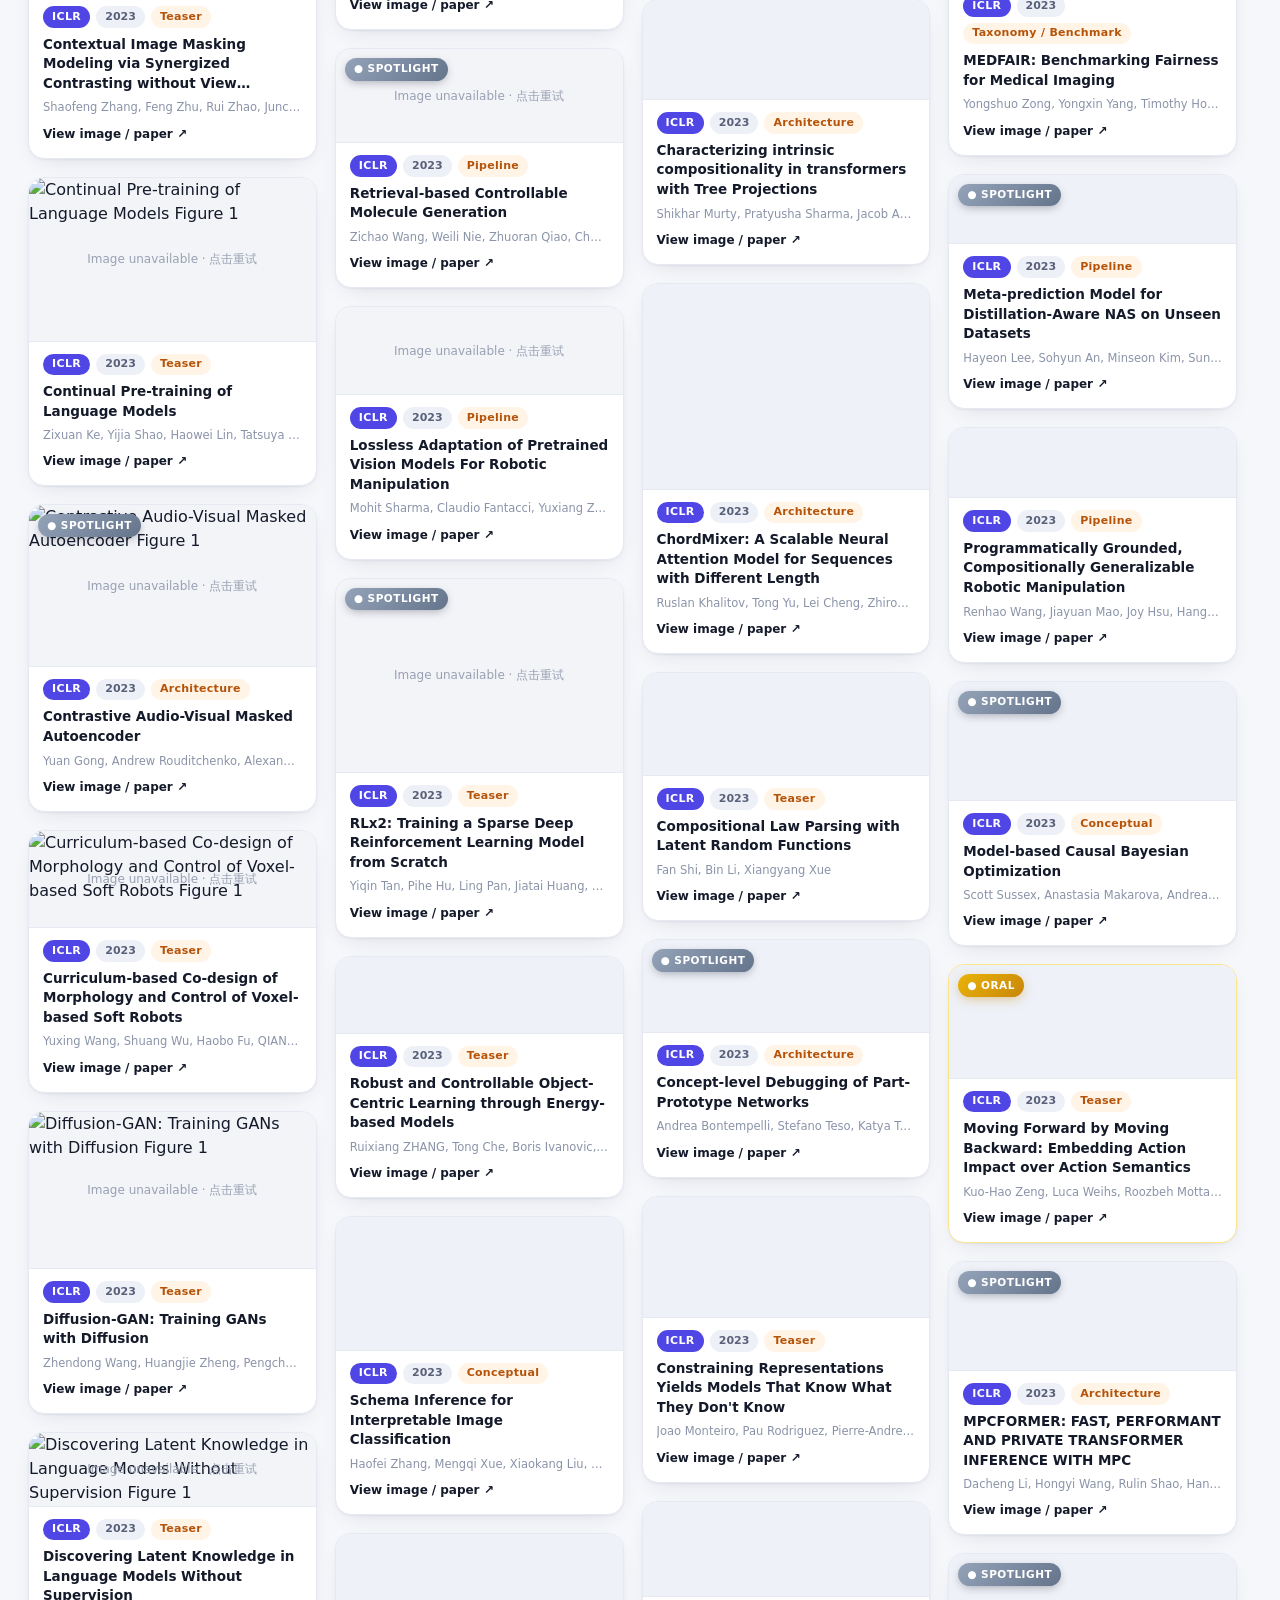
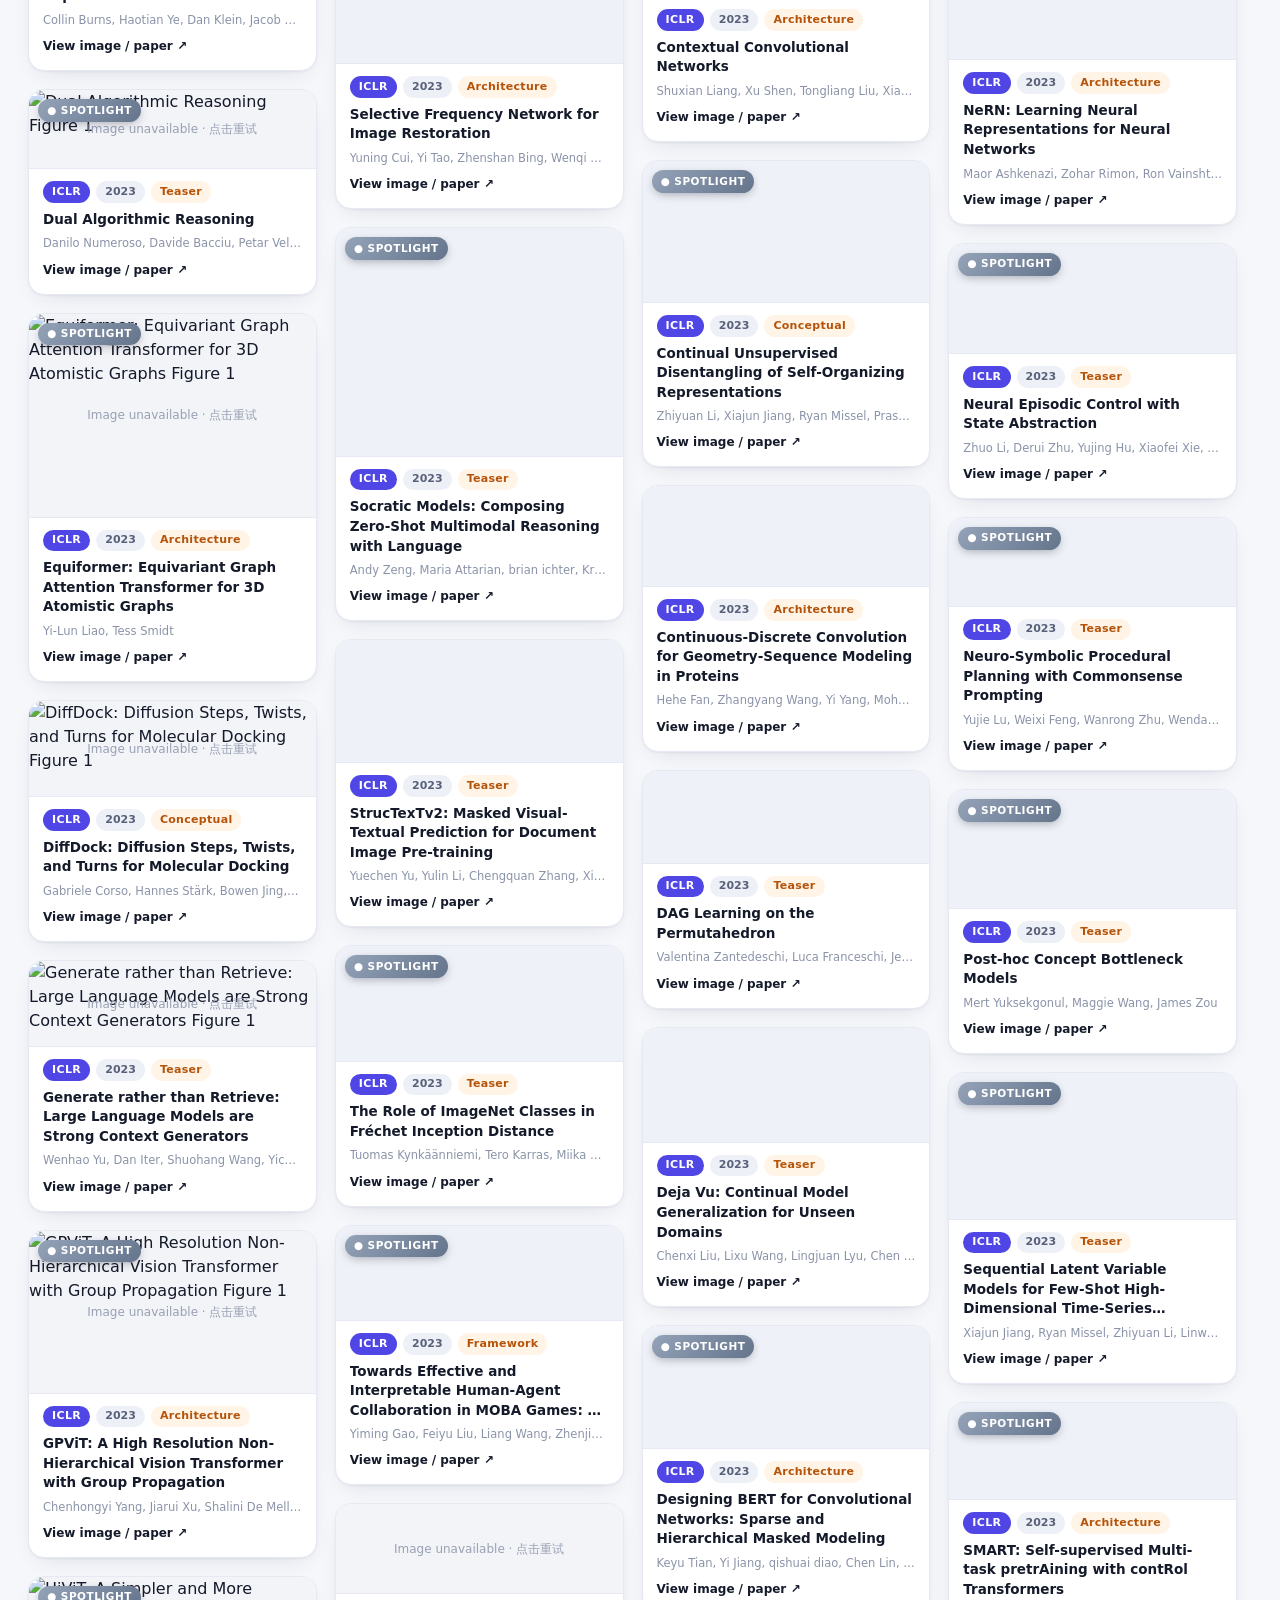
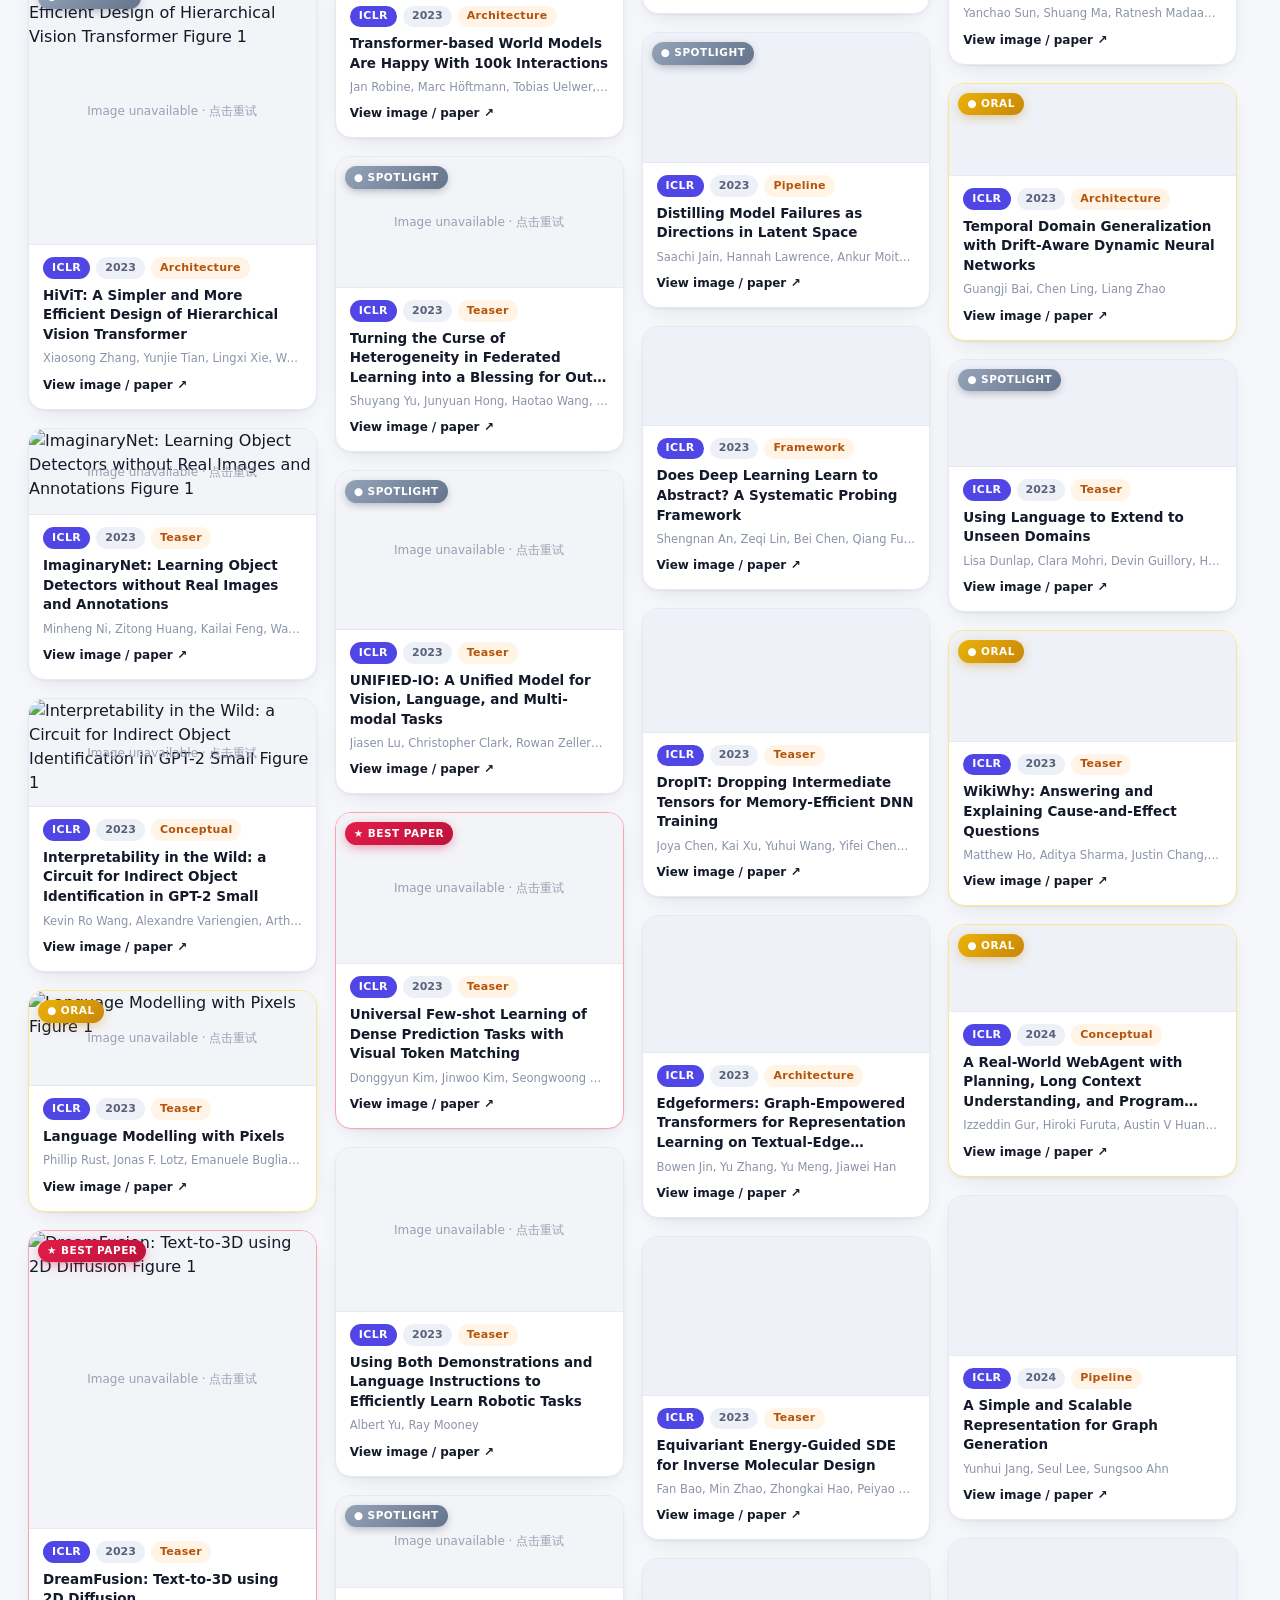
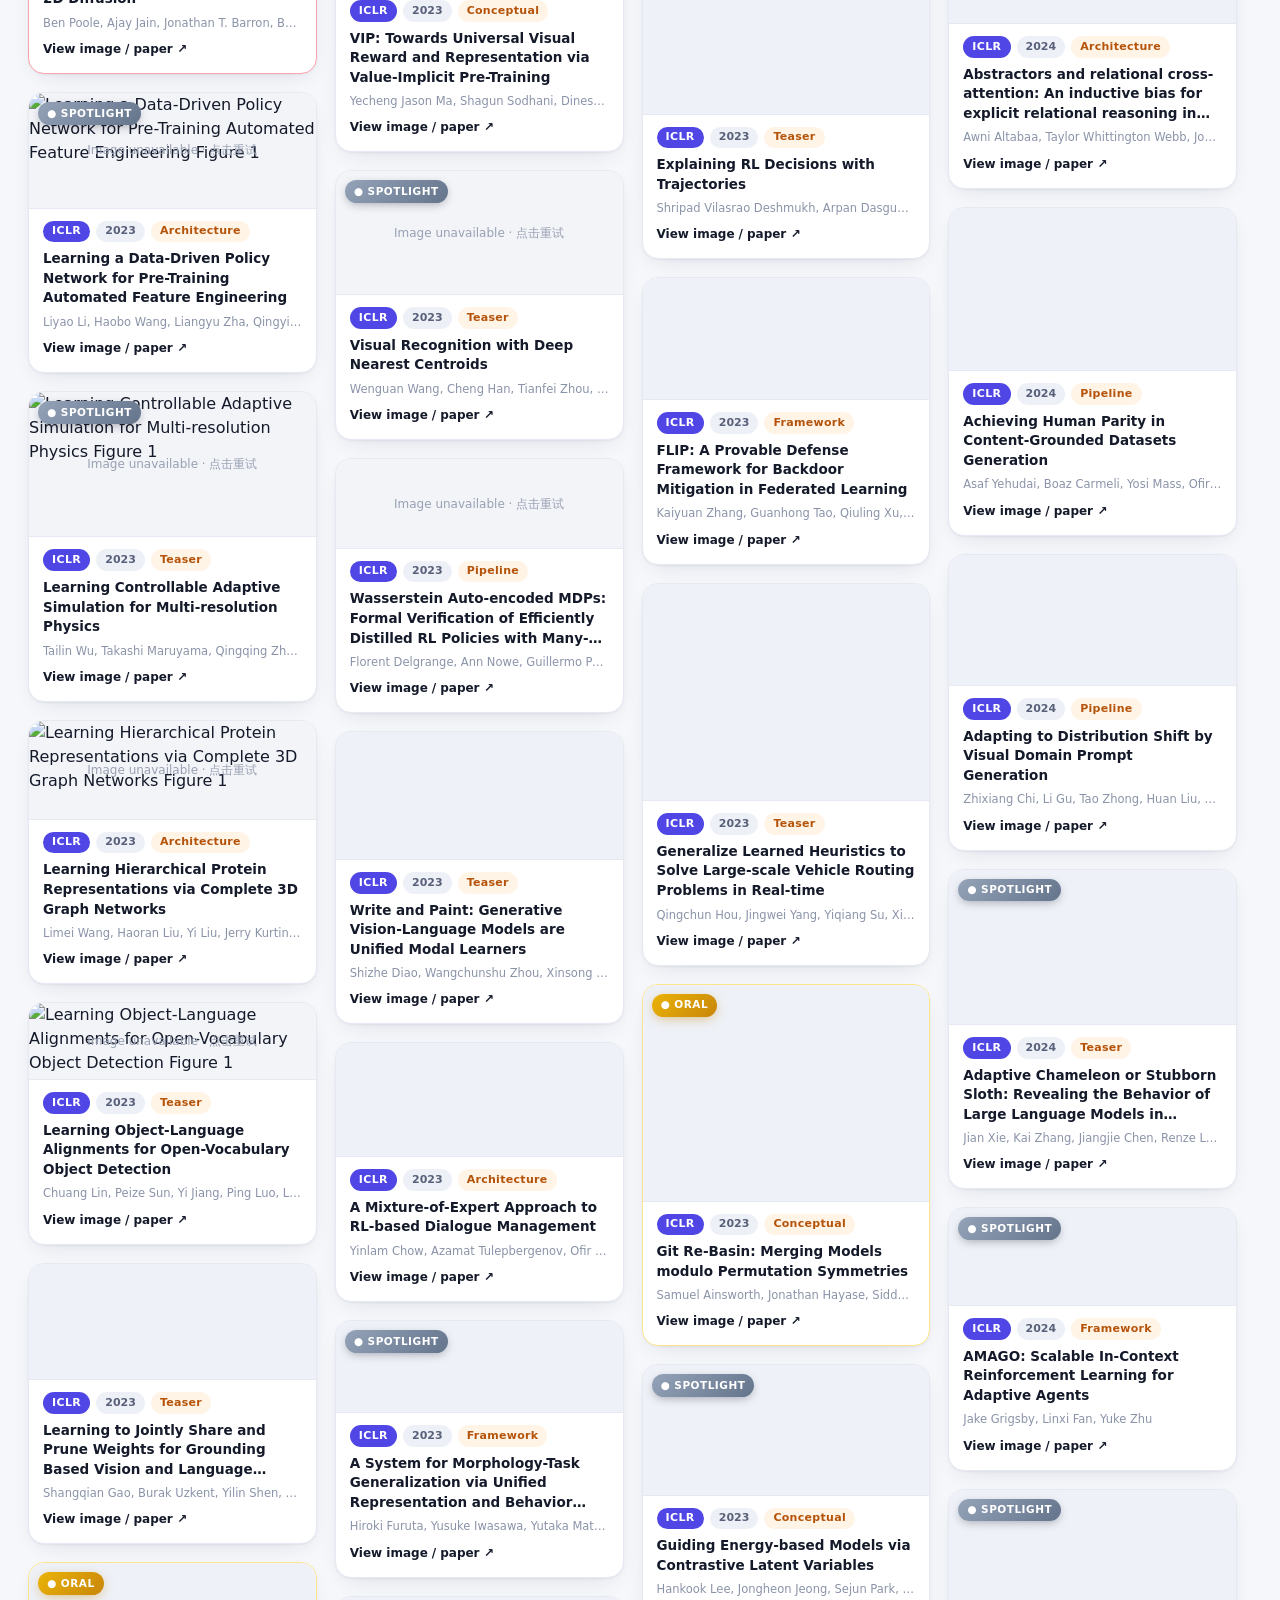
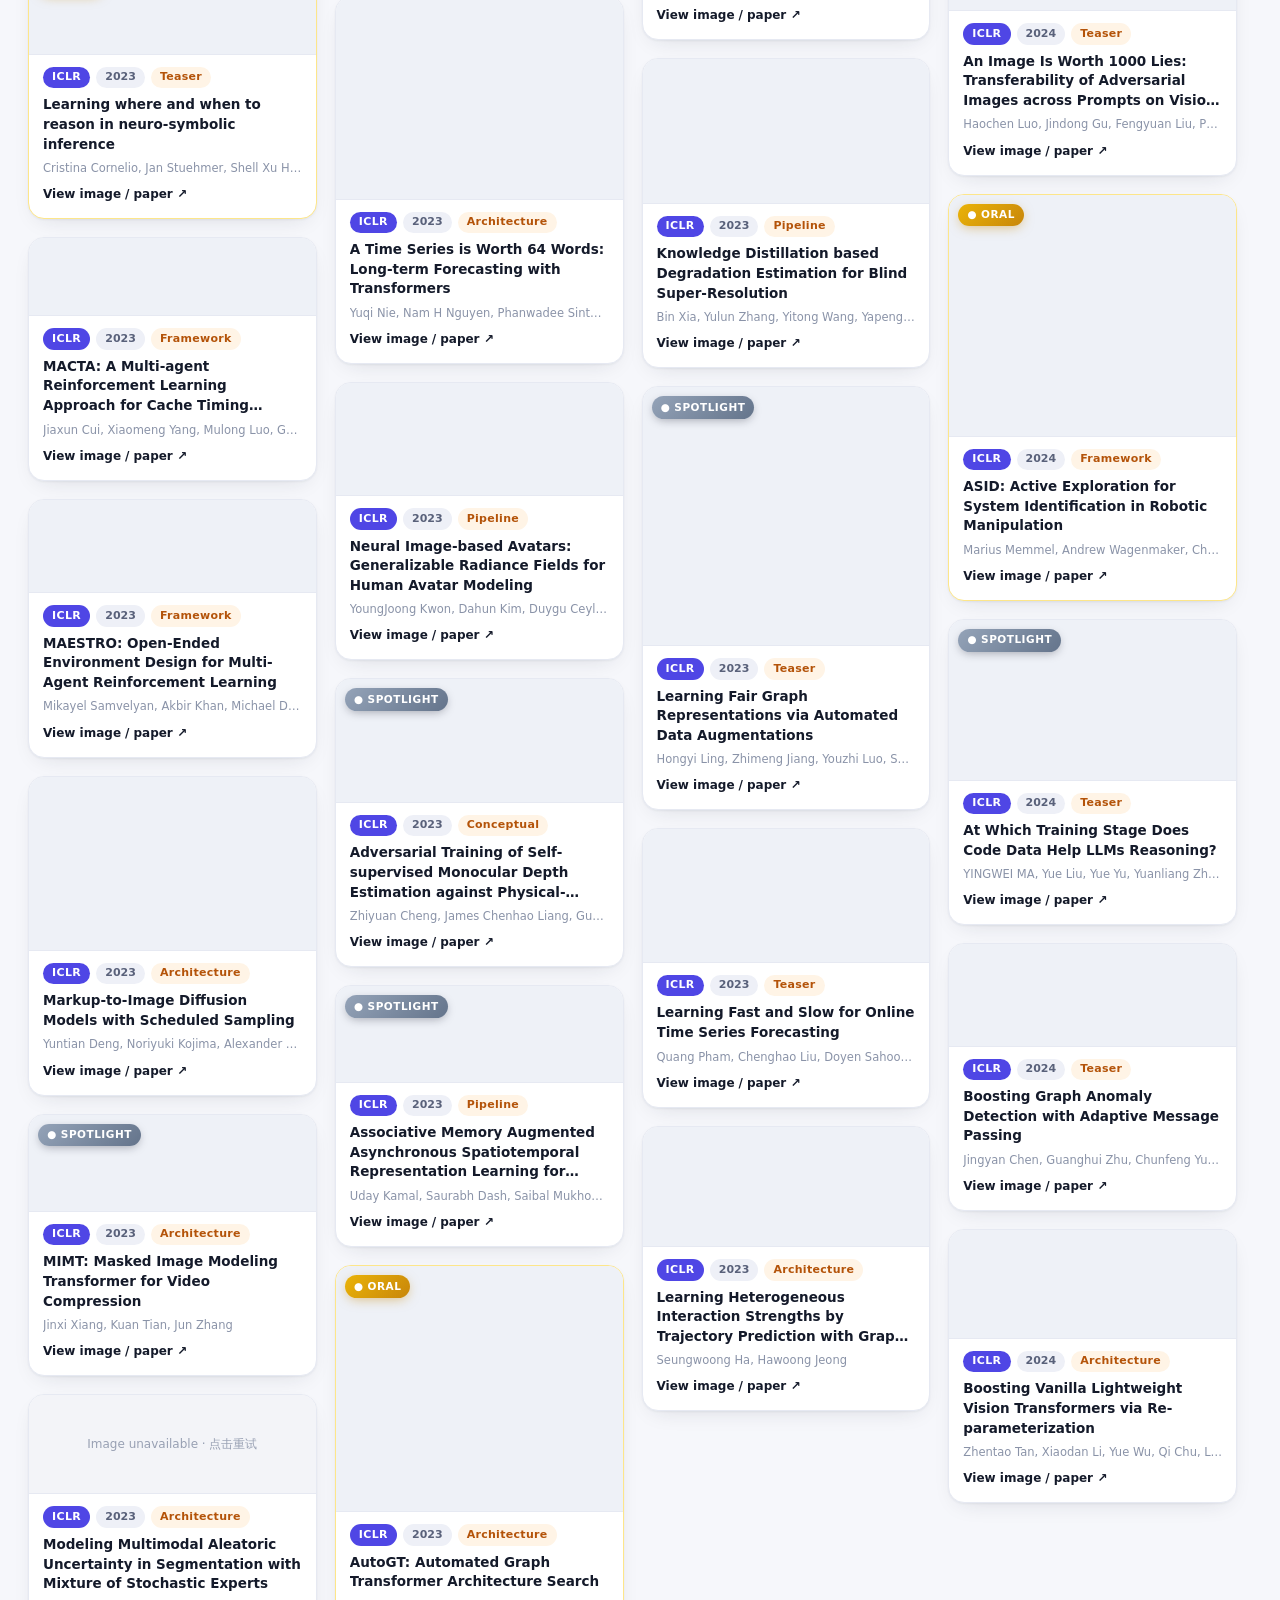
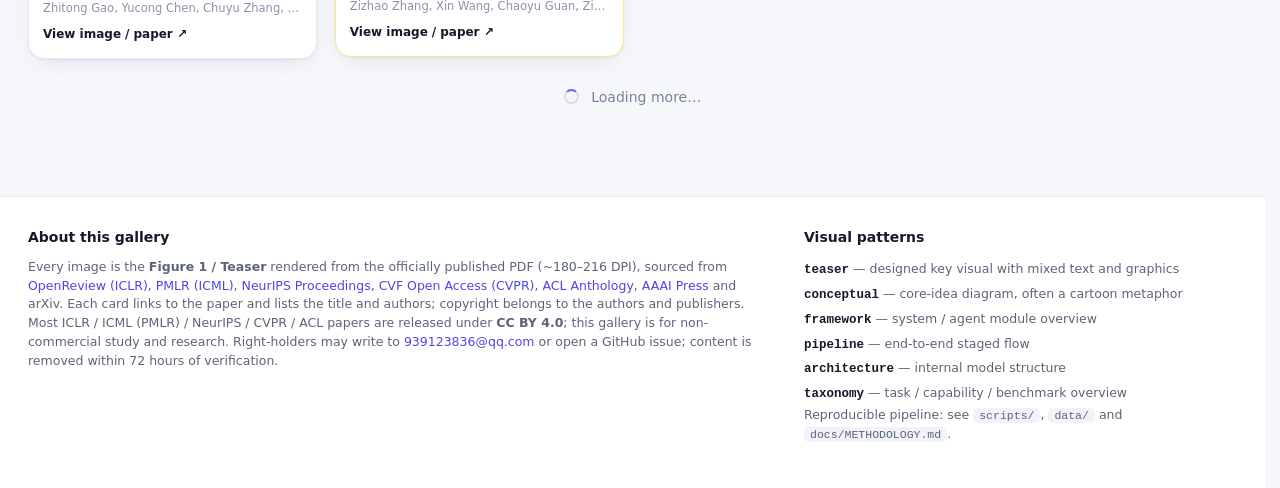
==== commit fcff31f0: "fix(gallery): animate lightbox without layout-heavy snapshots" ====
--- a/index.html
+++ b/index.html
@@ -27,7 +27,7 @@
 <meta name="twitter:image" content="https://qwdwqfwq.github.io/topconf-paper-figure-gallery/docs/social-preview.png">
 <meta name="twitter:image:alt" content="Top-Conf Figure Gallery — Figure 1 / teaser figures from six top AI conferences, 2023–2026">
 <link rel="icon" href="data:image/svg+xml,%3Csvg xmlns='http://www.w3.org/2000/svg' viewBox='0 0 100 100'%3E%3Crect width='100' height='100' rx='22' fill='%234f46e5'/%3E%3Ccircle cx='36' cy='38' r='10' fill='white'/%3E%3Crect x='28' y='54' width='44' height='7' rx='3.5' fill='%23a5b4fc'/%3E%3Crect x='28' y='67' width='30' height='7' rx='3.5' fill='%23a5b4fc'/%3E%3C/svg%3E">
-<link rel="stylesheet" href="assets/style.css?v=20261005">
+<link rel="stylesheet" href="assets/style.css?v=20261005b">
 <script type="application/ld+json">
 {
   "@context": "https://schema.org",
@@ -199,6 +199,6 @@
 <script src="assets/i18n.js"></script>
 <script src="assets/i18n_gallery.js"></script>
 <script src="assets/figures.js"></script>
-<script src="assets/app.js?v=20261005"></script>
+<script src="assets/app.js?v=20261005b"></script>
 </body>
 </html>
--- a/assets/style.css
+++ b/assets/style.css
@@ -342,337 +342,14 @@
 .lightbox-nav.prev { left: 18px; }
 .lightbox-nav.next { right: 18px; }
 
-/* ---------- Shared-element lightbox transition ---------- */
-/* Keep snapshot shadows/radii static: interpolating them repaints large surfaces. */
-html[data-figure-transition="opening"] .lightbox-backdrop,
-html[data-figure-transition="closing"] .lightbox-backdrop {
-  view-transition-name: gallery-lightbox-backdrop;
-}
-html[data-figure-transition] .lightbox-close {
-  view-transition-name: gallery-lightbox-close;
-}
-html[data-figure-transition] #lb-prev {
-  view-transition-name: gallery-lightbox-prev;
-}
-html[data-figure-transition] #lb-next {
-  view-transition-name: gallery-lightbox-next;
-}
-
-::view-transition-old(root),
-::view-transition-new(root) {
-  animation: none;
-  mix-blend-mode: normal;
-}
-::view-transition-group(gallery-card-shell) {
-  z-index: 102;
-  overflow: clip;
-  background: var(--surface);
-  border-radius: 18px;
-  animation-duration: 620ms;
-  animation-timing-function: cubic-bezier(.22, 1, .36, 1);
-  animation-fill-mode: both;
-}
-html[data-figure-transition="opening"]::view-transition-group(gallery-card-shell) {
-  animation-name:
-    -ua-view-transition-group-anim-gallery-card-shell;
-}
-html[data-figure-transition="closing"]::view-transition-group(gallery-card-shell) {
-  border-radius: var(--radius);
-  animation-name:
-    -ua-view-transition-group-anim-gallery-card-shell;
-}
-::view-transition-image-pair(gallery-card-shell) {
-  isolation: isolate;
-  overflow: clip;
-  border-radius: inherit;
-}
-::view-transition-old(gallery-card-shell),
-::view-transition-new(gallery-card-shell) {
-  width: 100%;
-  height: 100%;
-  object-fit: fill;
-  mix-blend-mode: normal;
-  animation-duration: 620ms;
-  animation-timing-function: cubic-bezier(.22, 1, .36, 1);
-}
-::view-transition-old(gallery-card-shell) { animation-name: gallery-shell-old; }
-::view-transition-new(gallery-card-shell) { animation-name: gallery-shell-new; }
-
-::view-transition-group(gallery-card-image),
-::view-transition-group(gallery-card-badges),
-::view-transition-group(gallery-card-title),
-::view-transition-group(gallery-card-image-action),
-::view-transition-group(gallery-card-paper-action) {
-  z-index: 103;
-  animation-duration: 620ms;
-  animation-timing-function: cubic-bezier(.22, 1, .36, 1);
-}
-::view-transition-image-pair(gallery-card-image) {
-  isolation: isolate;
-  overflow: clip;
-  border-radius: inherit;
-}
-::view-transition-group(gallery-card-image) {
-  overflow: clip;
-  border-radius: 8px;
-  animation-fill-mode: both;
-}
-html[data-figure-transition="opening"]::view-transition-group(gallery-card-image) {
-  animation-name:
-    -ua-view-transition-group-anim-gallery-card-image;
-}
-html[data-figure-transition="closing"]::view-transition-group(gallery-card-image) {
-  border-radius: var(--radius) var(--radius) 0 0;
-  animation-name:
-    -ua-view-transition-group-anim-gallery-card-image;
-}
-::view-transition-old(gallery-card-image),
-::view-transition-new(gallery-card-image) {
-  height: 100%;
-  object-fit: contain;
-  mix-blend-mode: normal;
-}
-
-::view-transition-old(gallery-card-image),
-::view-transition-old(gallery-card-badges),
-::view-transition-old(gallery-card-title) {
-  animation: none;
-  opacity: 0;
-}
-::view-transition-new(gallery-card-image),
-::view-transition-new(gallery-card-badges),
-::view-transition-new(gallery-card-title) {
-  animation: none;
-  opacity: 1;
-}
-
-::view-transition-image-pair(gallery-card-image-action),
-::view-transition-image-pair(gallery-card-paper-action) {
-  isolation: isolate;
-}
-::view-transition-old(gallery-card-image-action) {
-  width: var(--gallery-image-action-from-width);
-  height: var(--gallery-image-action-from-height);
-}
-::view-transition-new(gallery-card-image-action) {
-  width: var(--gallery-image-action-to-width);
-  height: var(--gallery-image-action-to-height);
-}
-::view-transition-old(gallery-card-paper-action) {
-  width: var(--gallery-paper-action-from-width);
-  height: var(--gallery-paper-action-from-height);
-}
-::view-transition-new(gallery-card-paper-action) {
-  width: var(--gallery-paper-action-to-width);
-  height: var(--gallery-paper-action-to-height);
-}
-::view-transition-old(gallery-card-image-action),
-::view-transition-old(gallery-card-paper-action) {
-  object-fit: fill;
-  animation: gallery-part-old 620ms cubic-bezier(.22, 1, .36, 1) both;
-}
-::view-transition-new(gallery-card-image-action),
-::view-transition-new(gallery-card-paper-action) {
-  object-fit: fill;
-  animation: gallery-part-new 620ms cubic-bezier(.22, 1, .36, 1) both;
-}
-html[data-figure-transition="closing"]::view-transition-old(gallery-card-image-action),
-html[data-figure-transition="closing"]::view-transition-old(gallery-card-paper-action) {
-  animation: gallery-action-close-old 620ms linear both;
-}
-html[data-figure-transition="closing"]::view-transition-new(gallery-card-image-action),
-html[data-figure-transition="closing"]::view-transition-new(gallery-card-paper-action) {
-  animation: gallery-action-close-new 620ms linear both;
-}
-::view-transition-group(gallery-card-ribbon) {
-  z-index: 104;
-  animation-duration: 620ms;
-  animation-timing-function: cubic-bezier(.22, 1, .36, 1);
-}
-html[data-figure-transition="opening"]::view-transition-old(gallery-card-ribbon) {
-  animation: gallery-close-out 520ms cubic-bezier(.4, 0, .8, .2) both;
-  transform-origin: center;
-}
-html[data-figure-transition="opening"]::view-transition-new(gallery-card-ribbon),
-html[data-figure-transition="closing"]::view-transition-old(gallery-card-ribbon) {
-  animation: none;
-  opacity: 0;
-}
-html[data-figure-transition="closing"]::view-transition-new(gallery-card-ribbon) {
-  animation: gallery-control-in 360ms 240ms cubic-bezier(.22, 1, .36, 1) both;
-  transform-origin: center;
-}
-::view-transition-group(gallery-card-link-separator) {
-  z-index: 103;
-  animation-duration: 620ms;
-  animation-timing-function: cubic-bezier(.22, 1, .36, 1);
-}
-html[data-figure-transition="opening"]::view-transition-old(gallery-card-link-separator) {
-  animation: gallery-separator-out 620ms linear both;
-}
-html[data-figure-transition="opening"]::view-transition-new(gallery-card-link-separator),
-html[data-figure-transition="closing"]::view-transition-old(gallery-card-link-separator) {
-  animation: none;
-  opacity: 0;
-}
-html[data-figure-transition="closing"]::view-transition-new(gallery-card-link-separator) {
-  animation: gallery-separator-in 620ms linear both;
-}
-/* Move each author's snapshot along the same path, without resizing its text.
-   The destination rests at its final size before the snapshots are removed. */
-::view-transition-group(gallery-card-authors-out) {
-  z-index: 103;
-  width: var(--gallery-author-from-width);
-  height: var(--gallery-author-from-height);
-  animation: gallery-author-move 520ms cubic-bezier(.22, 1, .36, 1) both;
-}
-::view-transition-group(gallery-card-authors-in) {
-  z-index: 103;
-  width: var(--gallery-author-to-width);
-  height: var(--gallery-author-to-height);
-  animation: gallery-author-move 520ms cubic-bezier(.22, 1, .36, 1) both;
-}
-::view-transition-old(gallery-card-authors-out),
-::view-transition-new(gallery-card-authors-in) {
-  width: 100%; height: 100%; object-fit: fill;
-}
-::view-transition-old(gallery-card-authors-out) {
-  animation: gallery-author-out 520ms linear both;
-}
-::view-transition-new(gallery-card-authors-in) {
-  animation: gallery-author-in 520ms linear both;
-}
-::view-transition-group(gallery-dialog-swap) {
-  z-index: 102;
-  overflow: clip;
-  border-radius: 18px;
-  animation: none;
-}
-::view-transition-image-pair(gallery-dialog-swap) {
-  isolation: isolate;
-  overflow: clip;
-  border-radius: inherit;
-}
-::view-transition-old(gallery-dialog-swap),
-::view-transition-new(gallery-dialog-swap) {
-  width: 100%; height: 100%; object-fit: fill;
-  mix-blend-mode: normal;
-}
-html[data-figure-transition="switch-next"]::view-transition-old(gallery-dialog-swap) {
-  animation: gallery-swap-out-left 340ms cubic-bezier(.4, 0, .2, 1) both;
-}
-html[data-figure-transition="switch-next"]::view-transition-new(gallery-dialog-swap) {
-  animation: gallery-swap-in-right 340ms cubic-bezier(.4, 0, .2, 1) both;
-}
-html[data-figure-transition="switch-prev"]::view-transition-old(gallery-dialog-swap) {
-  animation: gallery-swap-out-right 340ms cubic-bezier(.4, 0, .2, 1) both;
-}
-html[data-figure-transition="switch-prev"]::view-transition-new(gallery-dialog-swap) {
-  animation: gallery-swap-in-left 340ms cubic-bezier(.4, 0, .2, 1) both;
-}
-::view-transition-group(gallery-lightbox-backdrop) { z-index: 101; }
-::view-transition-group(gallery-lightbox-prev),
-::view-transition-group(gallery-lightbox-next) { z-index: 104; }
-::view-transition-group(gallery-lightbox-close) {
-  z-index: 104;
-  animation-duration: 620ms;
-  animation-timing-function: cubic-bezier(.22, 1, .36, 1);
-}
-html[data-figure-transition^="switch-"]::view-transition-group(gallery-lightbox-close),
-html[data-figure-transition^="switch-"]::view-transition-group(gallery-lightbox-prev),
-html[data-figure-transition^="switch-"]::view-transition-group(gallery-lightbox-next) {
-  animation: none;
-}
-::view-transition-new(gallery-lightbox-backdrop) {
-  animation: gallery-backdrop-in 420ms ease-out both;
-}
-::view-transition-old(gallery-lightbox-backdrop) {
-  animation: gallery-backdrop-out 340ms ease-in both;
-}
-html[data-figure-transition="opening"]::view-transition-new(gallery-lightbox-close),
-html[data-figure-transition="opening"]::view-transition-new(gallery-lightbox-prev),
-html[data-figure-transition="opening"]::view-transition-new(gallery-lightbox-next) {
-  animation: gallery-control-in 360ms 240ms cubic-bezier(.22, 1, .36, 1) both;
-}
-html[data-figure-transition="closing"]::view-transition-old(gallery-lightbox-close) {
-  animation: gallery-close-out 520ms cubic-bezier(.4, 0, .8, .2) both;
-  transform-origin: center;
-}
-html[data-figure-transition="closing"]::view-transition-old(gallery-lightbox-prev),
-html[data-figure-transition="closing"]::view-transition-old(gallery-lightbox-next) {
-  animation: gallery-control-out 180ms ease-in both;
-}
-html[data-figure-transition^="switch-"]::view-transition-old(gallery-lightbox-close),
-html[data-figure-transition^="switch-"]::view-transition-new(gallery-lightbox-close),
-html[data-figure-transition^="switch-"]::view-transition-old(gallery-lightbox-prev),
-html[data-figure-transition^="switch-"]::view-transition-new(gallery-lightbox-prev),
-html[data-figure-transition^="switch-"]::view-transition-old(gallery-lightbox-next),
-html[data-figure-transition^="switch-"]::view-transition-new(gallery-lightbox-next) {
-  animation: none;
-  opacity: 1;
-  mix-blend-mode: normal;
-}
-
-@keyframes gallery-backdrop-in { from { opacity: 0; } }
-@keyframes gallery-backdrop-out { to { opacity: 0; } }
-@keyframes gallery-swap-out-left { to { opacity: 0; transform: translateX(-72px); } }
-@keyframes gallery-swap-in-right { from { opacity: 0; transform: translateX(72px); } }
-@keyframes gallery-swap-out-right { to { opacity: 0; transform: translateX(72px); } }
-@keyframes gallery-swap-in-left { from { opacity: 0; transform: translateX(-72px); } }
-@keyframes gallery-shell-old {
-  0%, 20% { opacity: 1; }
-  48%, 100% { opacity: 0; }
-}
-@keyframes gallery-shell-new {
-  0%, 38% { opacity: 0; }
-  68%, 100% { opacity: 1; }
-}
-@keyframes gallery-part-old {
-  0%, 24% { opacity: 1; }
-  52%, 100% { opacity: 0; }
-}
-@keyframes gallery-part-new {
-  0%, 42% { opacity: 0; }
-  72%, 100% { opacity: 1; }
-}
-@keyframes gallery-action-close-old {
-  0% { opacity: 1; }
-  30%, 100% { opacity: 0; }
-}
-@keyframes gallery-action-close-new {
-  0%, 45% { opacity: 0; }
-  75%, 100% { opacity: 1; }
-}
-@keyframes gallery-separator-out {
-  0%, 20% { opacity: 1; }
-  52%, 100% { opacity: 0; }
-}
-@keyframes gallery-separator-in {
-  0%, 48% { opacity: 0; }
-  78%, 100% { opacity: 1; }
-}
-@keyframes gallery-author-out {
-  0%, 38% { opacity: 1; }
-  77%, 100% { opacity: 0; }
-}
-@keyframes gallery-author-in {
-  0%, 38% { opacity: 0; }
-  77%, 100% { opacity: 1; }
-}
-@keyframes gallery-author-move {
-  from { transform: translate(var(--gallery-author-from-x), var(--gallery-author-from-y)); }
-  to { transform: translate(var(--gallery-author-to-x), var(--gallery-author-to-y)); }
-}
-@keyframes gallery-control-in {
-  from { opacity: 0; transform: scale(.72); }
-}
-@keyframes gallery-close-out {
-  0%, 16% { opacity: 1; transform: scale(1); }
-  100% { opacity: 0; transform: scale(.24); }
-}
-@keyframes gallery-control-out {
-  to { opacity: 0; transform: scale(.82); }
-}
+/* Live lightbox animation uses only compositor-friendly transform/opacity.
+   No root snapshots or per-part width/height animation. Layers exist only while
+   the Web Animations effects are active and are released after completion. */
+.lightbox-dialog { transform-origin: top left; }
+/* Fixed navigation is positioned against the viewport once the panel rests.
+   Hide it during scaling, when a transform temporarily changes its containing block. */
+html[data-figure-transition="opening"] .lightbox-nav,
+html[data-figure-transition="closing"] .lightbox-nav { opacity: 0; pointer-events: none; }
 
 @media (prefers-reduced-motion: reduce) {
   html { scroll-behavior: auto; }
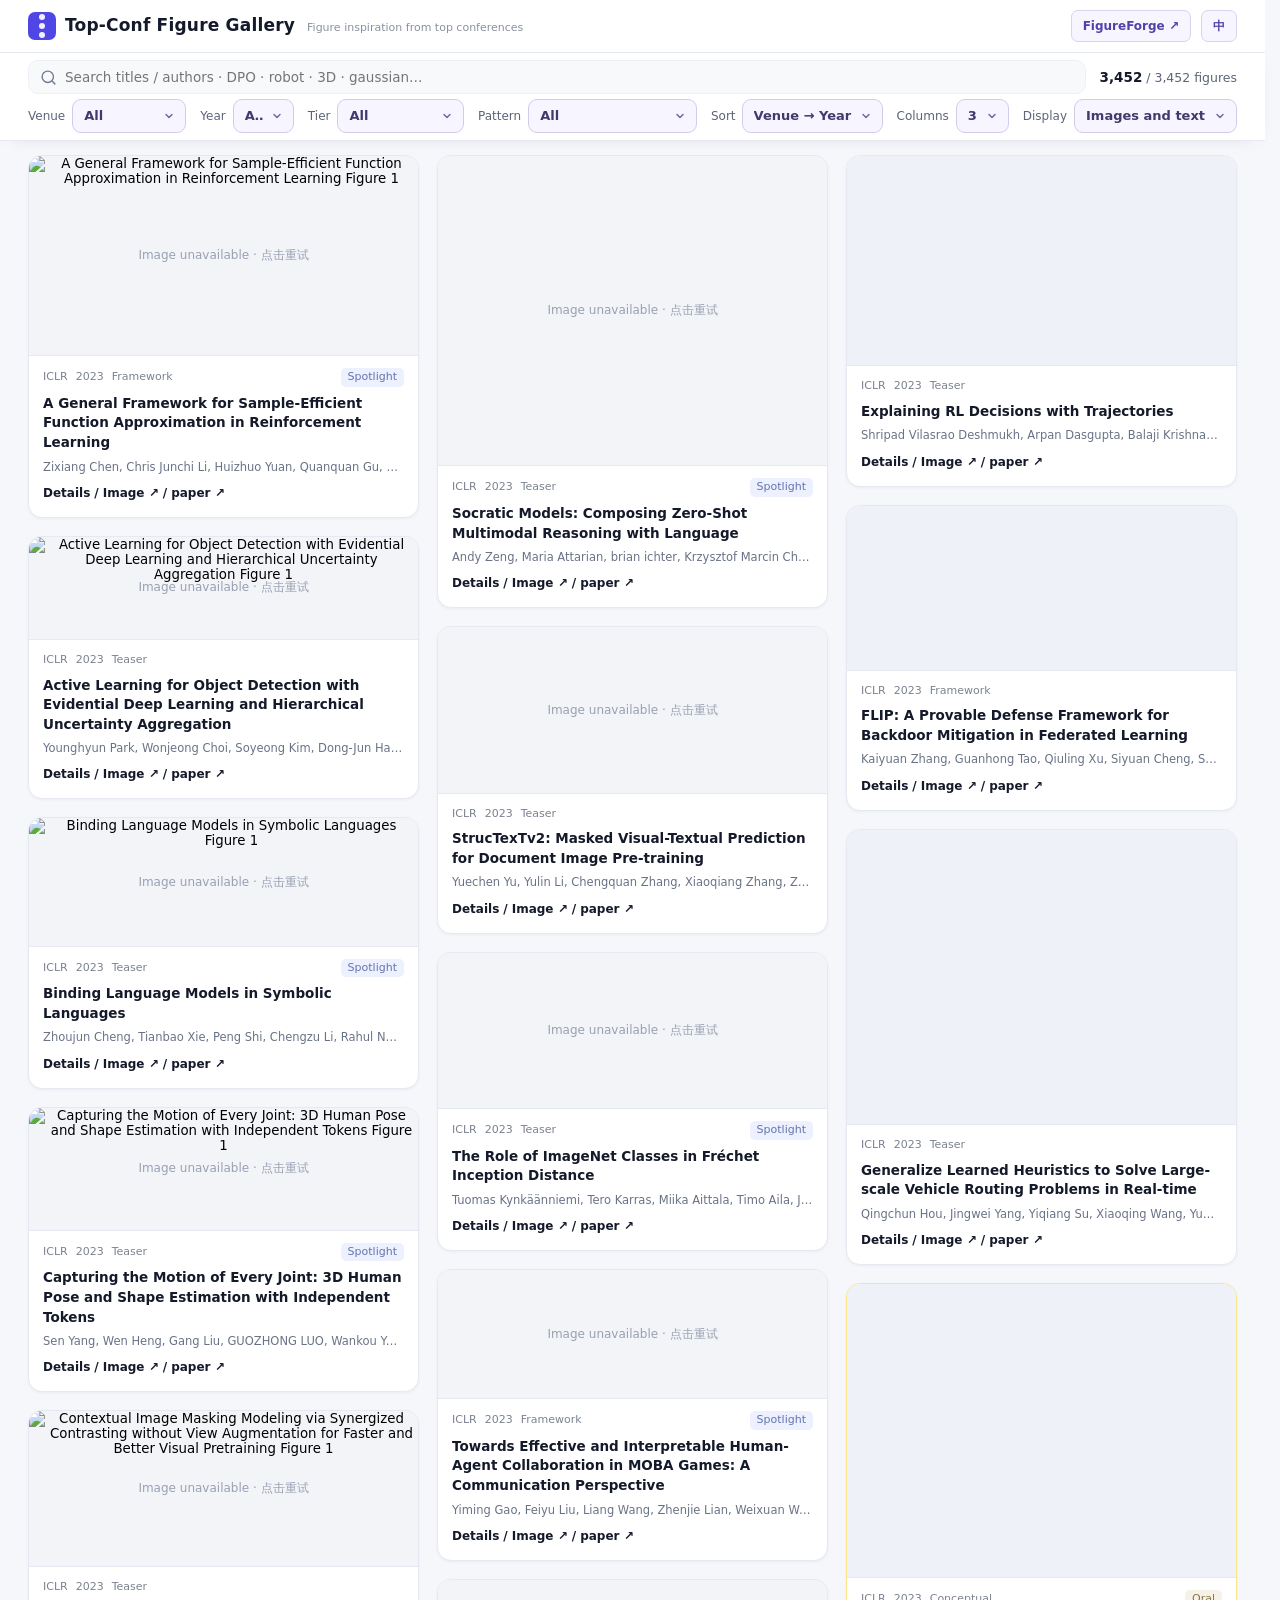
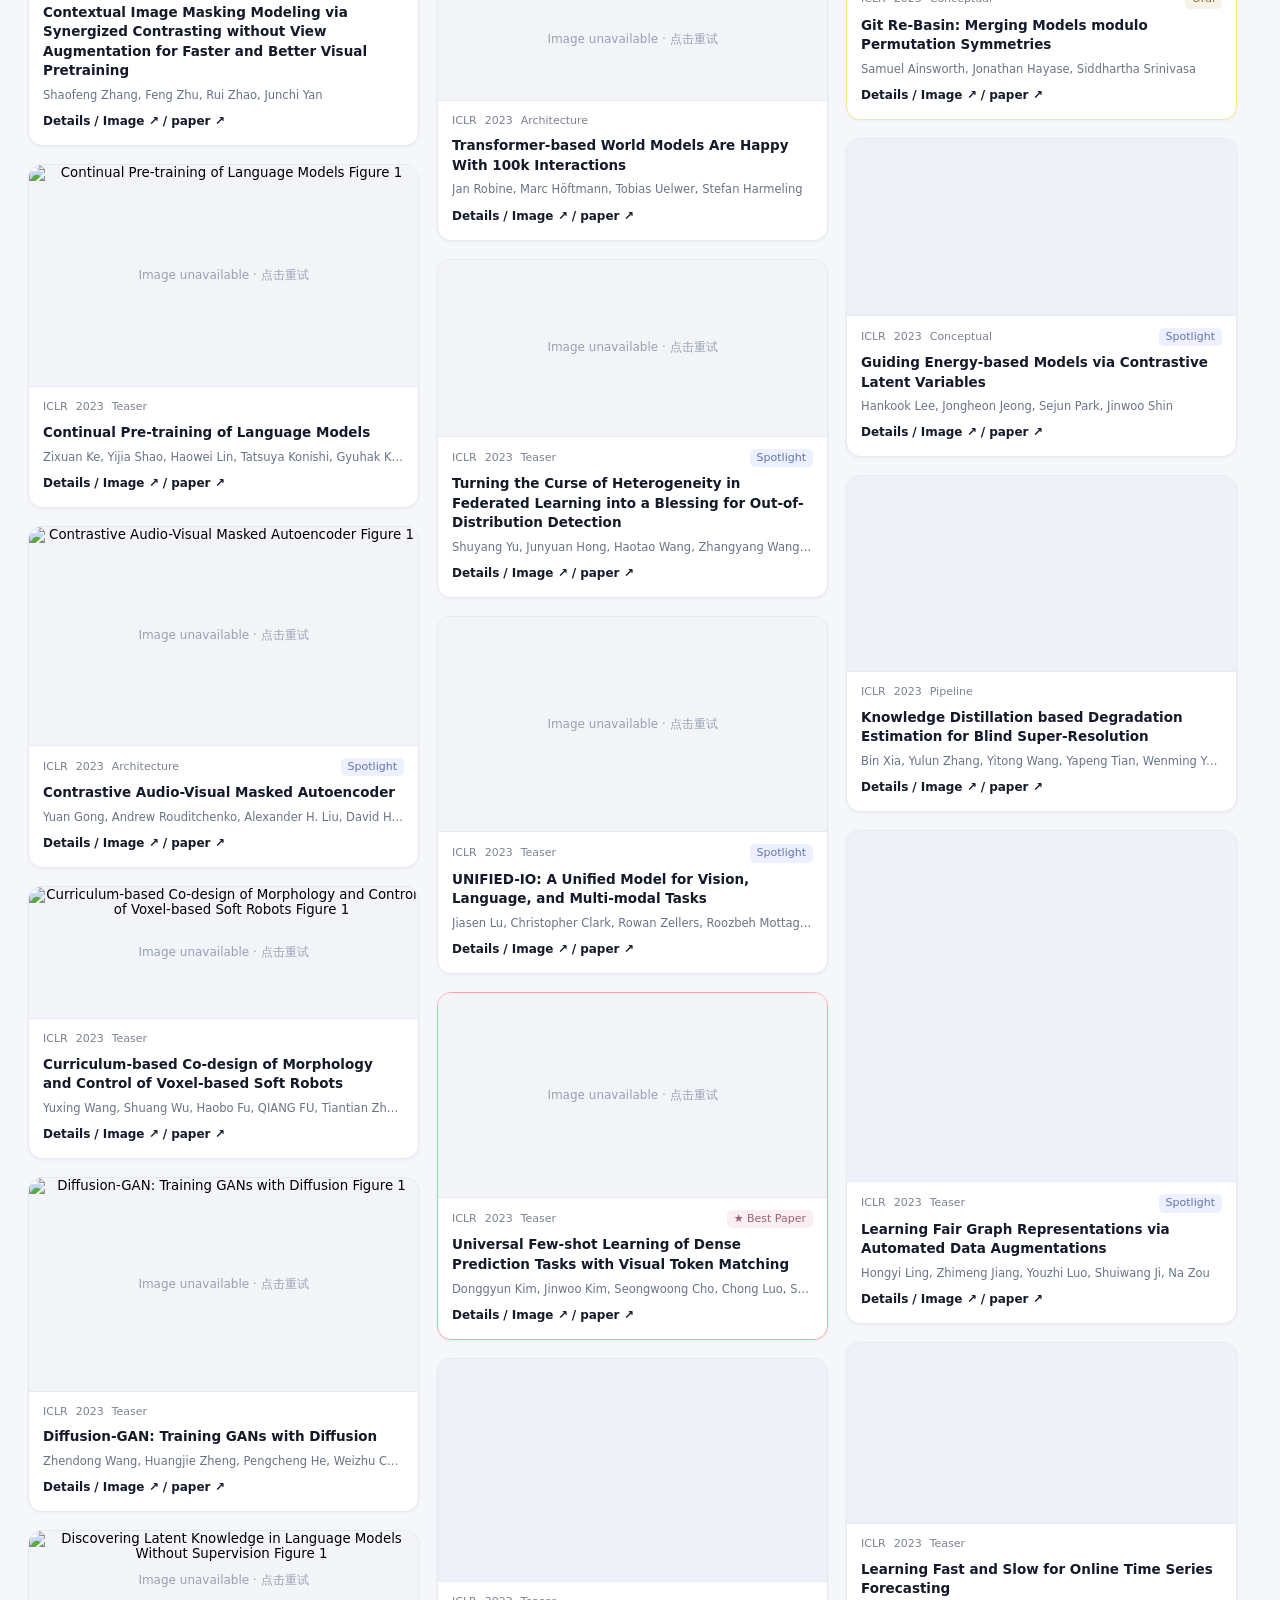
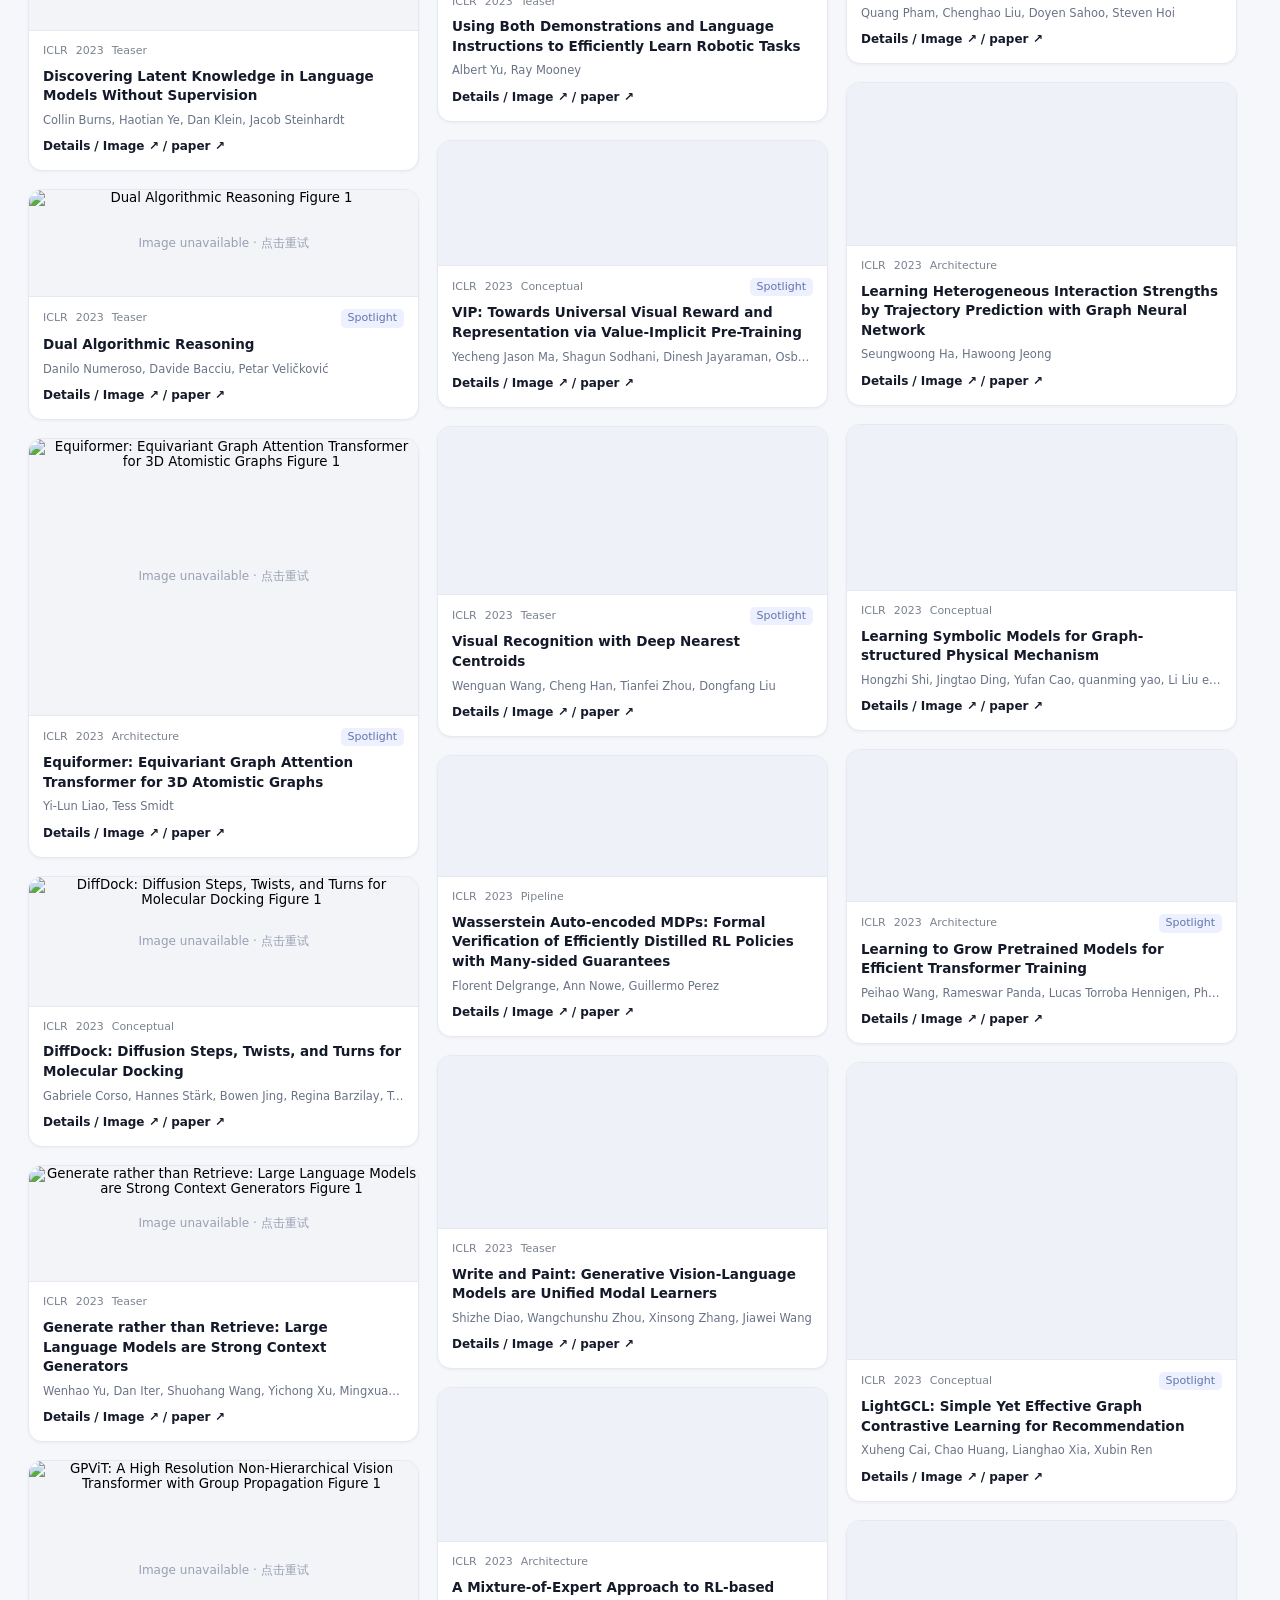
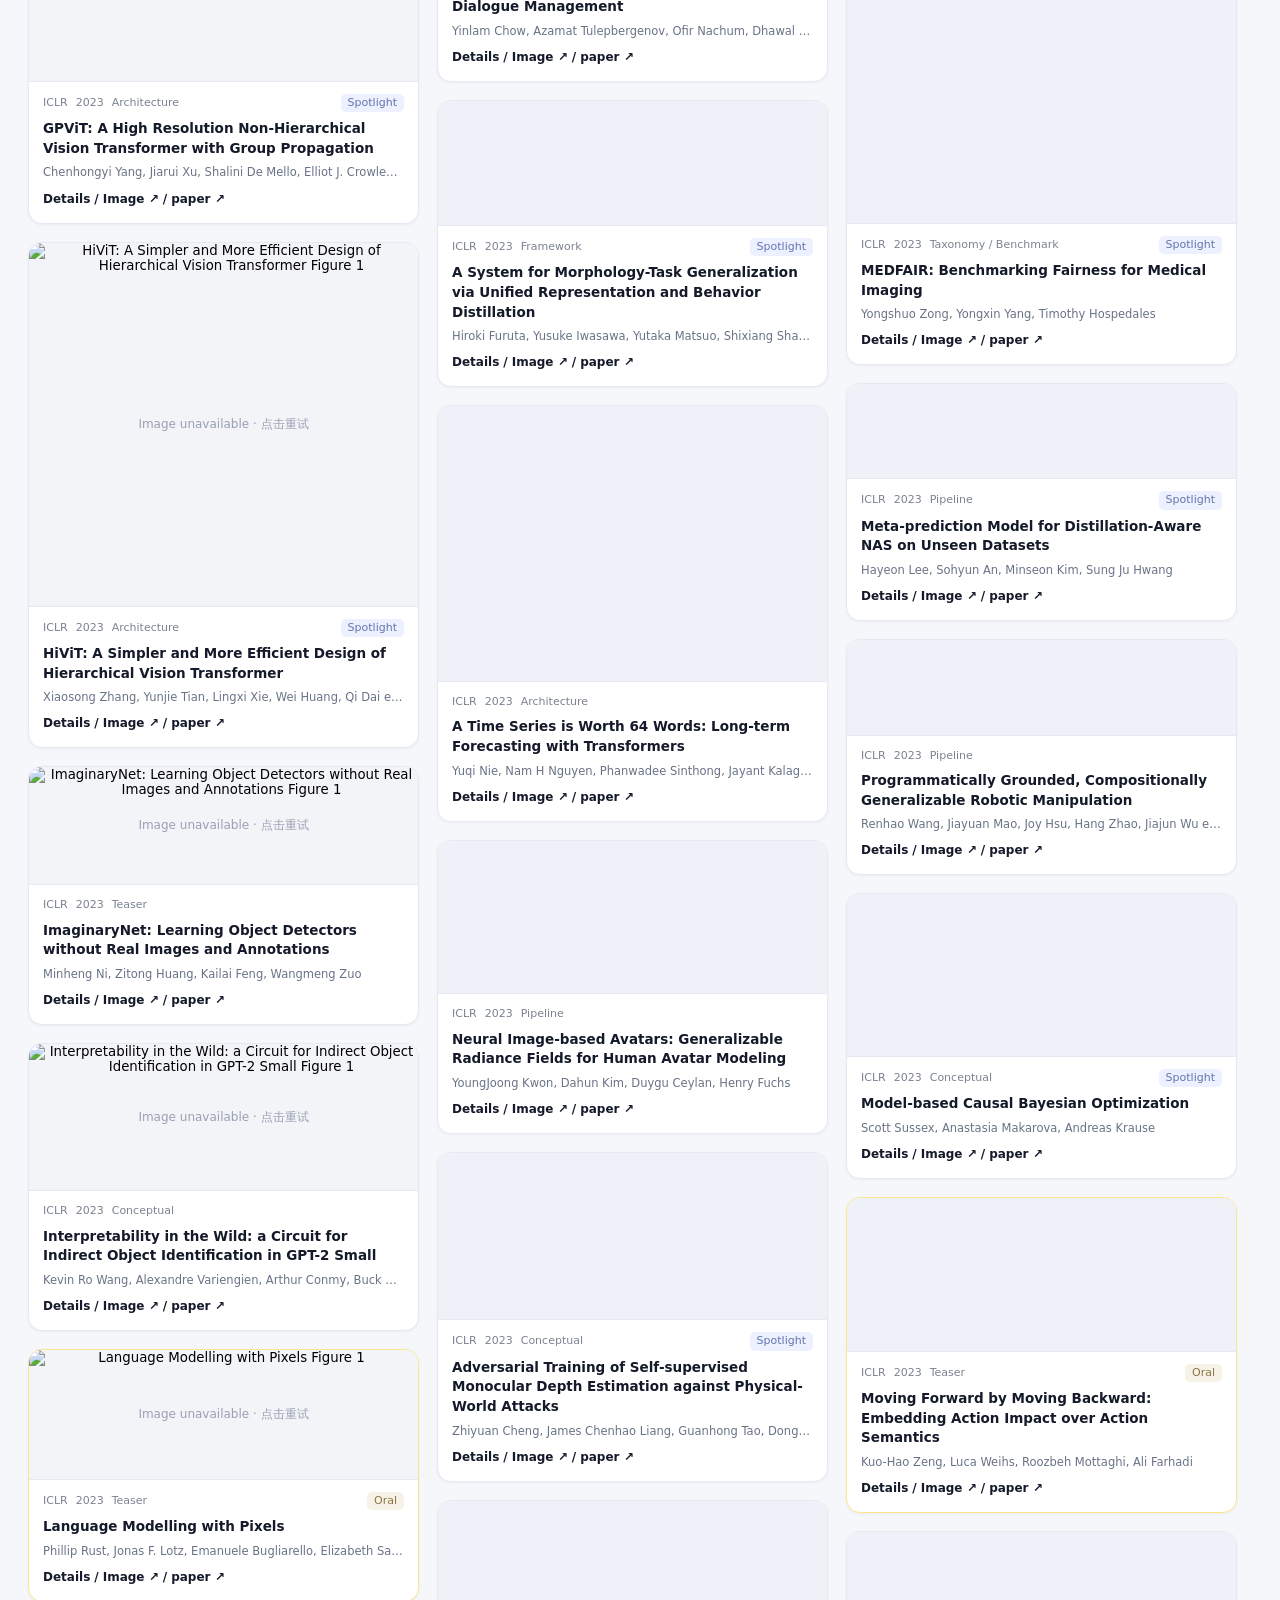
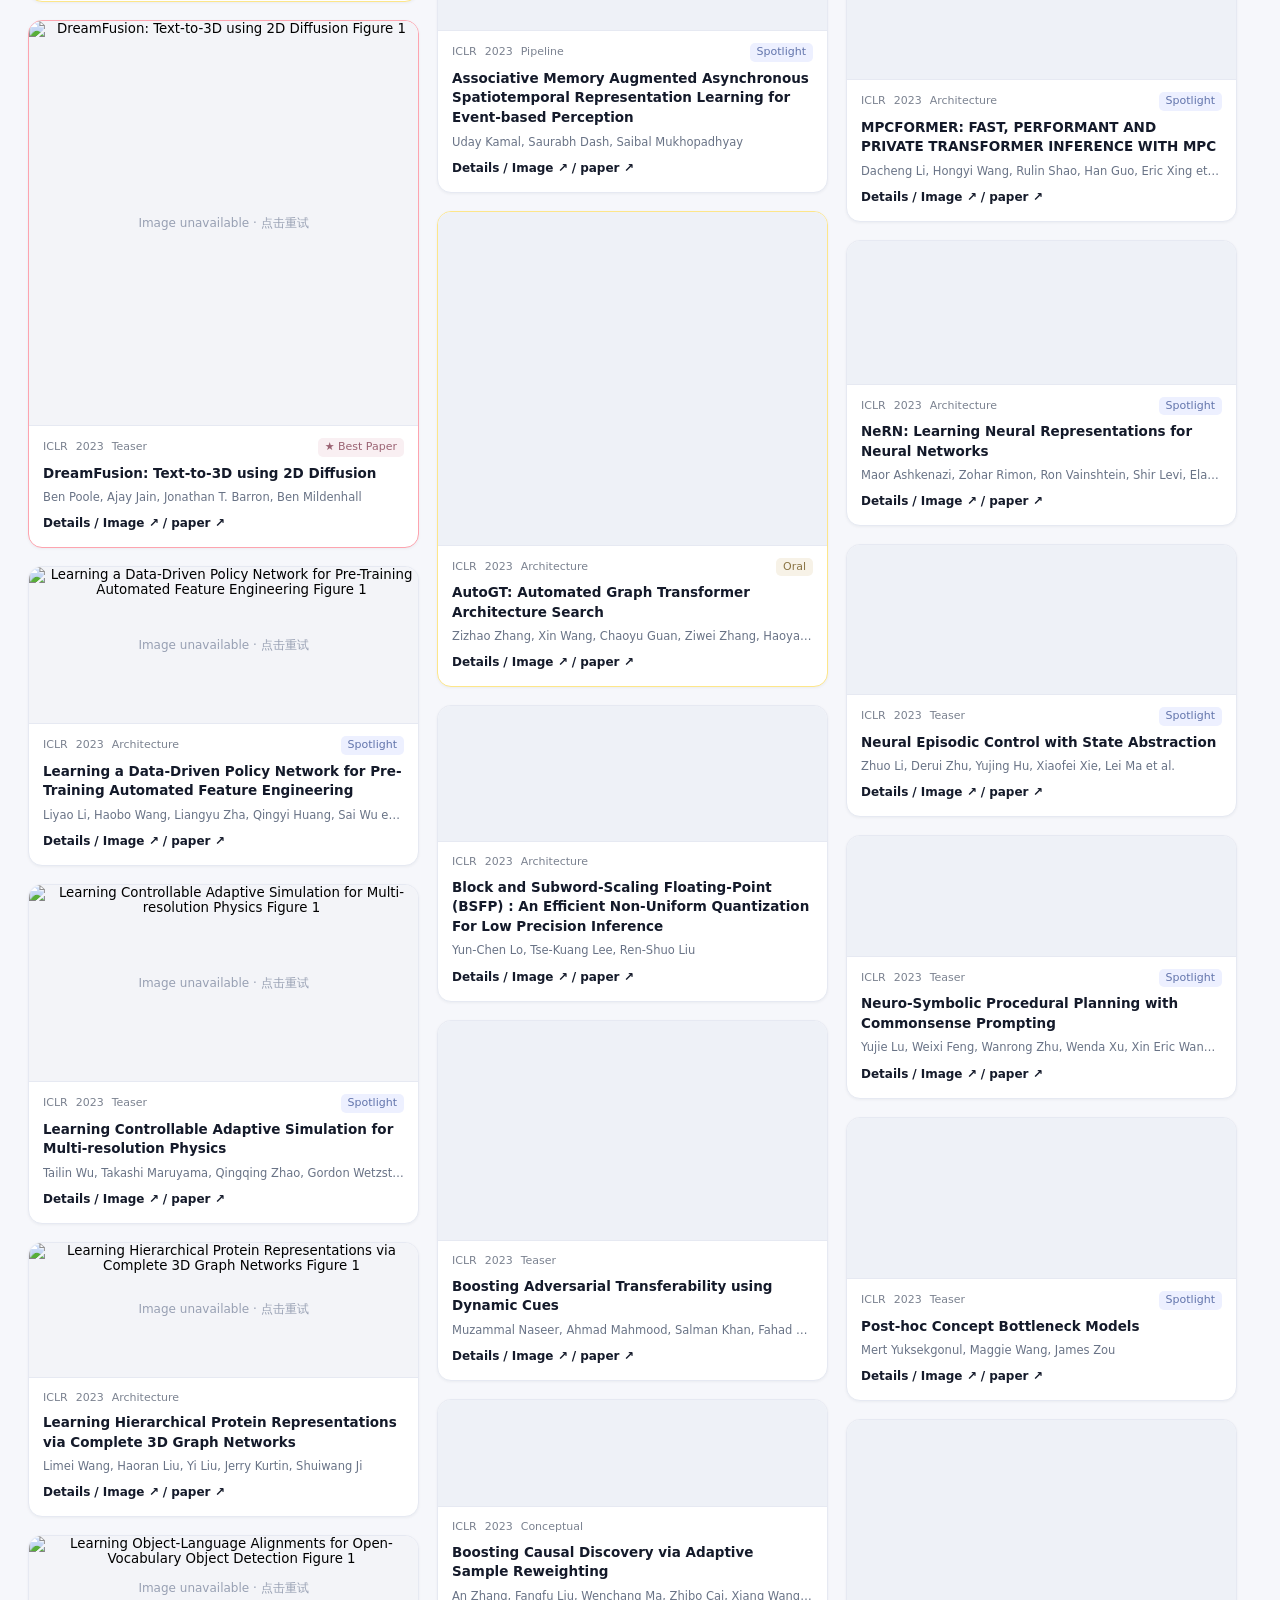
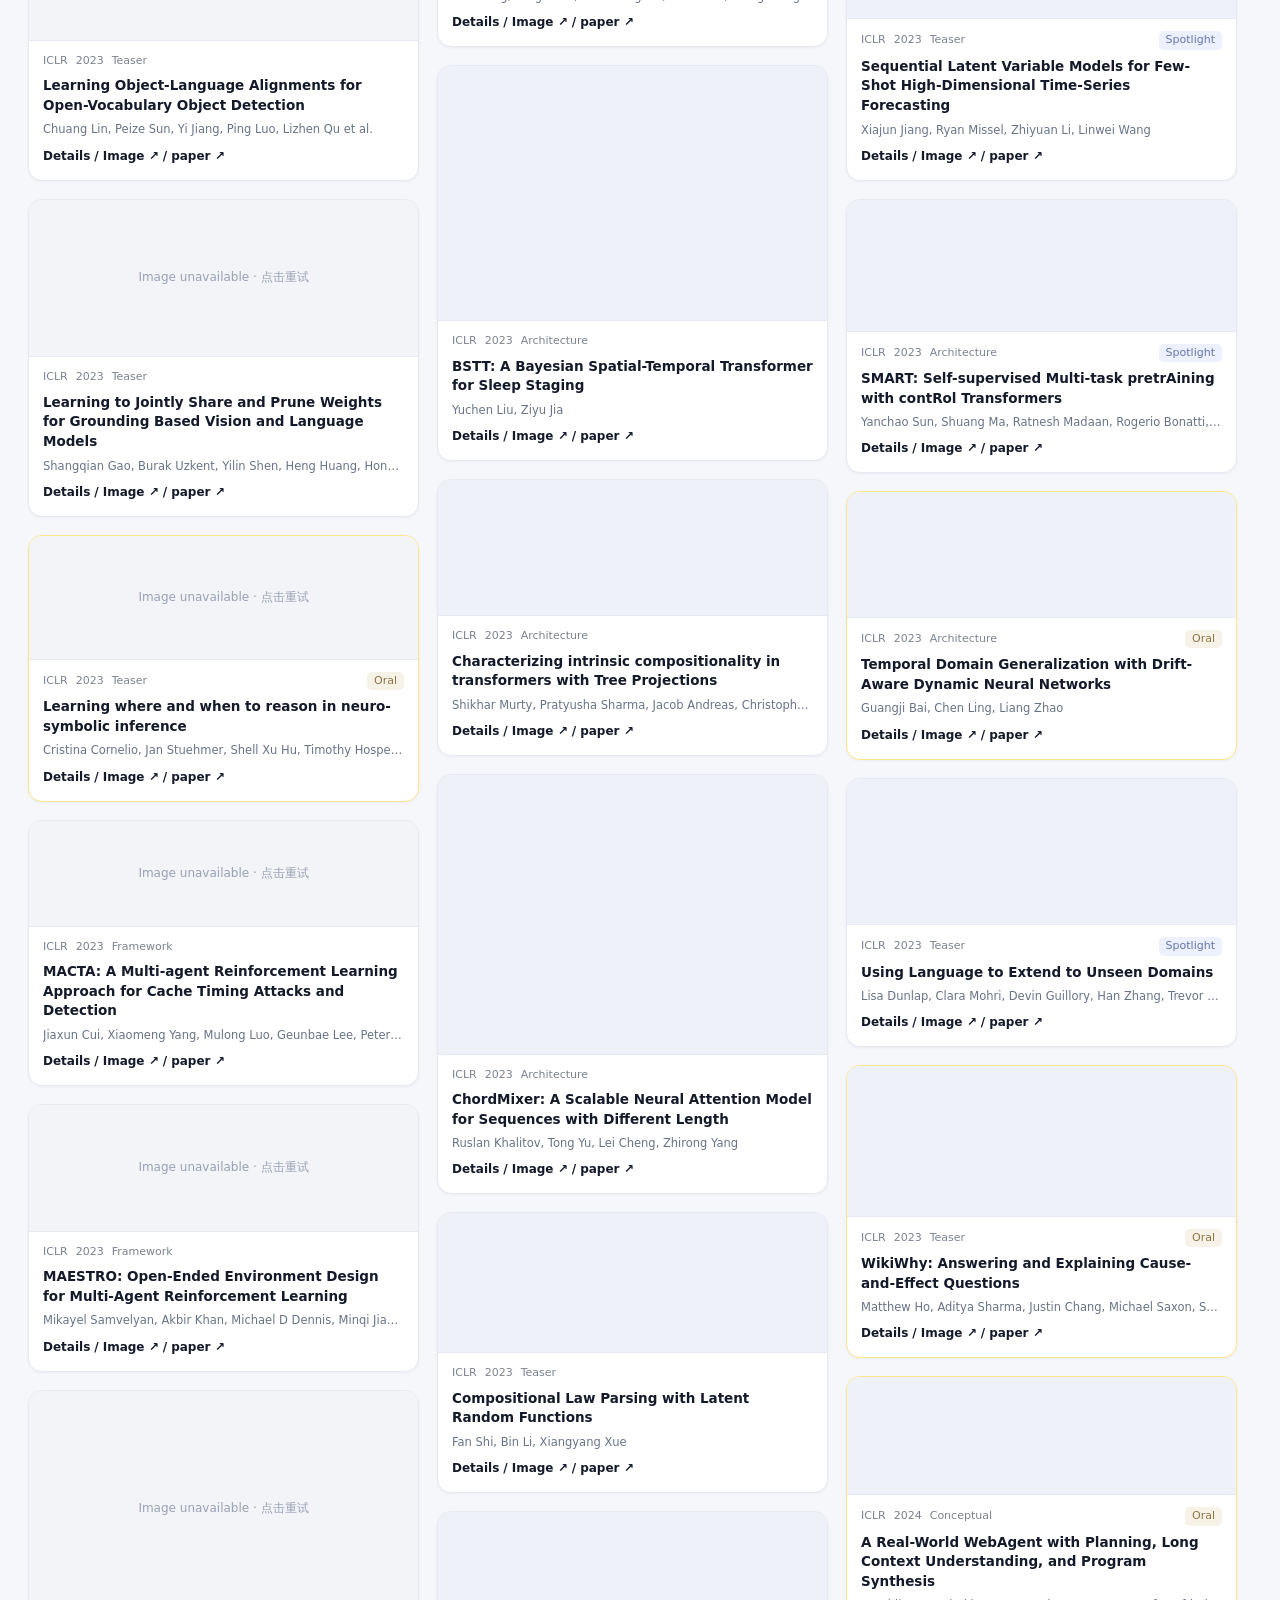
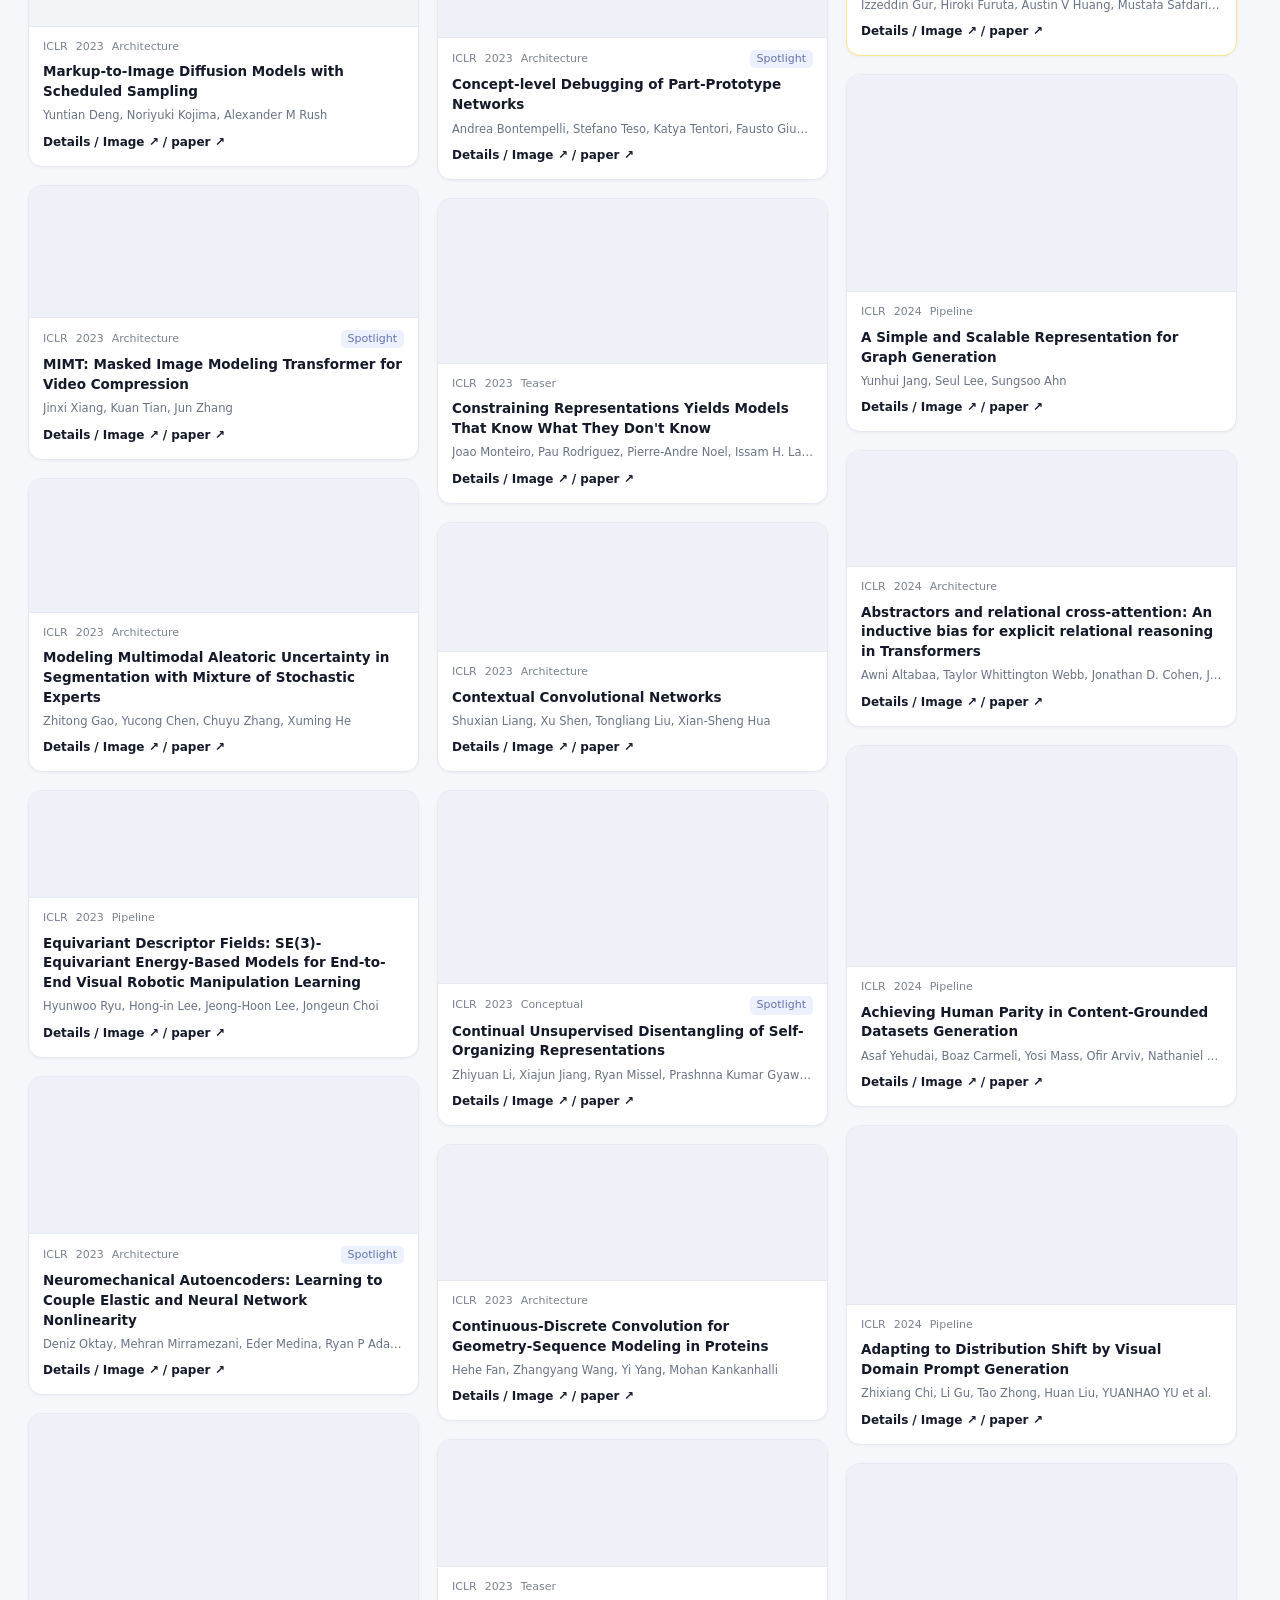
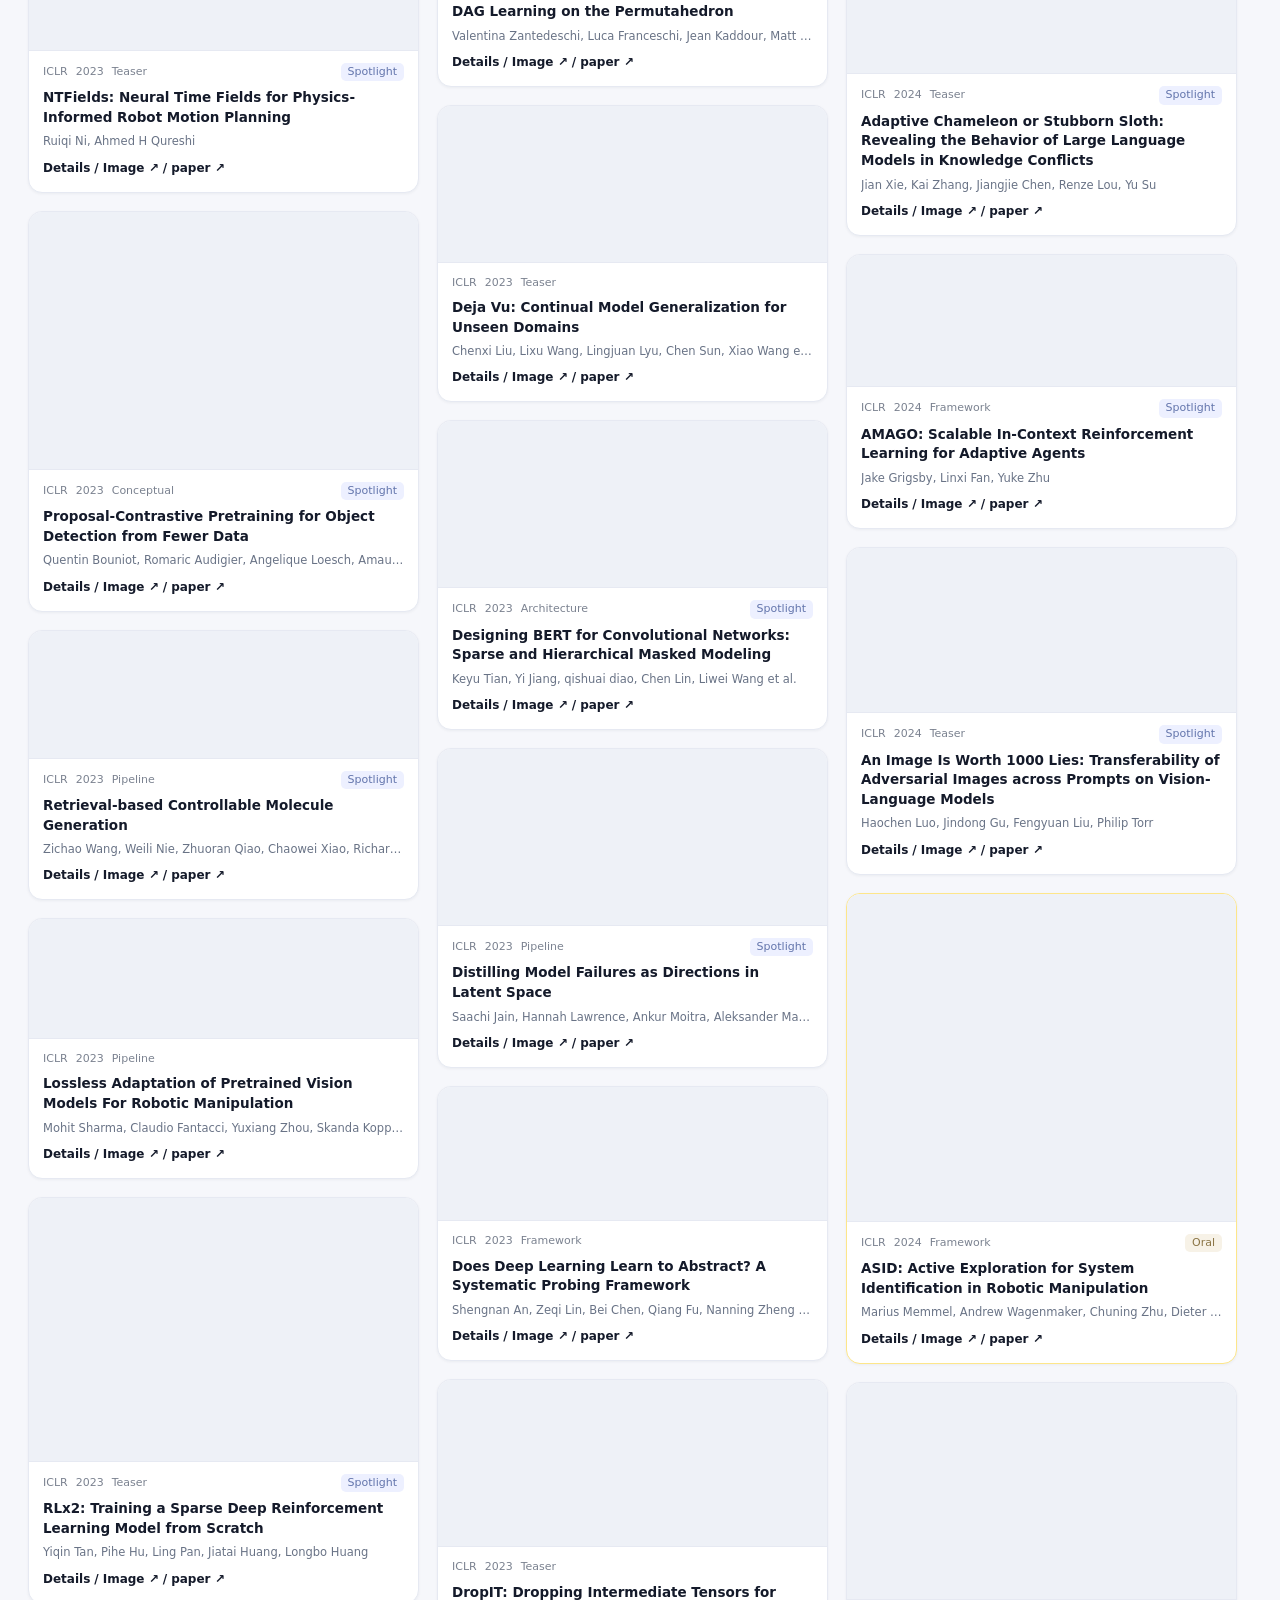
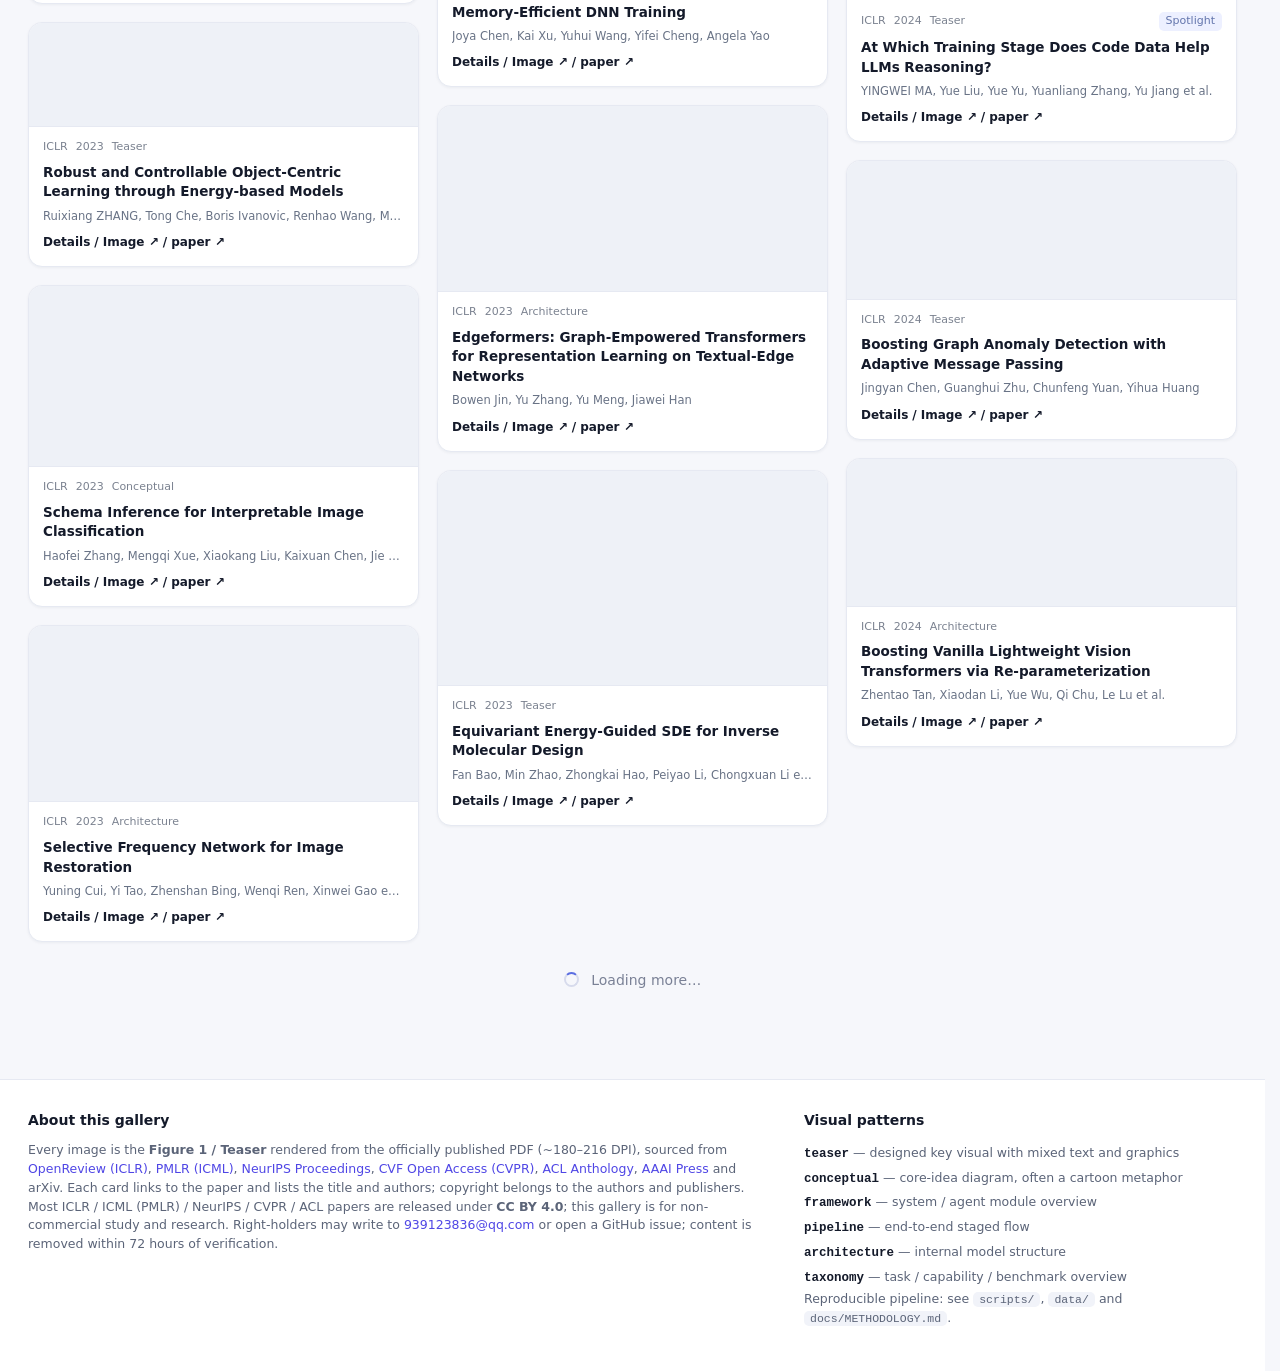
==== commit 884f5542: "Refine gallery controls, card interactions, and preview layout" ====
--- a/index.html
+++ b/index.html
@@ -27,7 +27,7 @@
 <meta name="twitter:image" content="https://qwdwqfwq.github.io/topconf-paper-figure-gallery/docs/social-preview.png">
 <meta name="twitter:image:alt" content="Top-Conf Figure Gallery — Figure 1 / teaser figures from six top AI conferences, 2023–2026">
 <link rel="icon" href="data:image/svg+xml,%3Csvg xmlns='http://www.w3.org/2000/svg' viewBox='0 0 100 100'%3E%3Crect width='100' height='100' rx='22' fill='%234f46e5'/%3E%3Ccircle cx='36' cy='38' r='10' fill='white'/%3E%3Crect x='28' y='54' width='44' height='7' rx='3.5' fill='%23a5b4fc'/%3E%3Crect x='28' y='67' width='30' height='7' rx='3.5' fill='%23a5b4fc'/%3E%3C/svg%3E">
-<link rel="stylesheet" href="assets/style.css?v=20261005b">
+<link rel="stylesheet" href="assets/style.css?v=20261005x">
 <script type="application/ld+json">
 {
   "@context": "https://schema.org",
@@ -71,28 +71,14 @@
         </div>
         <div class="brand-text">
           <h1>Top-Conf Figure Gallery</h1>
-          <p class="tagline" data-i18n-html="tagline"></p>
+          <span class="brand-description" data-i18n="brand.description">顶会论文主图灵感画廊</span>
         </div>
       </div>
       <div class="hero-right">
+        <a class="forge-nav" href="./forge/" title="打开 FigureForge 画图">FigureForge ↗</a>
         <button id="lang-toggle" class="lang-toggle" type="button" title="Switch language">中/EN</button>
-        <div class="hero-stats" id="hero-stats">
-          <span class="stat-pill"><b id="total-figures">…</b>&nbsp;<span data-i18n="stat.figures">figures</span></span>
-          <span class="stat-pill best"><i class="dot-ic">★</i><b id="total-best">–</b>&nbsp;Best</span>
-          <span class="stat-pill oral"><b id="total-oral">–</b>&nbsp;Oral</span>
-          <span class="stat-pill spotlight"><b id="total-spotlight">–</b>&nbsp;Spotlight</span>
-        </div>
       </div>
     </div>
-    <p class="intro" data-i18n-html="intro"></p>
-    <a class="forge-cta" href="./forge/">
-      <span class="fc-ic" aria-hidden="true">🛠️</span>
-      <span class="fc-main">
-        <span class="fc-t">FigureForge Beta</span>
-        <span class="fc-s" data-i18n="cta.sub"></span>
-      </span>
-      <span class="fc-go" data-i18n="cta.go"></span>
-    </a>
   </div>
 </header>
 
@@ -104,7 +90,14 @@
         <input id="search" type="search" data-i18n-ph="search.ph" autocomplete="off">
         <button id="clear-search" class="clear-btn" title="清空 / Clear" hidden>×</button>
       </div>
-      <span id="result-count" class="result-count"></span>
+      <span id="result-count" class="result-count" role="status" aria-live="polite"></span>
+    </div>
+    <div class="filter-row">
+      <label class="filter-field"><span data-i18n="fl.venue">venue</span><select id="venue-filter"></select></label>
+      <label class="filter-field"><span data-i18n="fl.year">year</span><select id="year-filter"></select></label>
+      <label class="filter-field"><span data-i18n="fl.tier">tier</span><select id="tier-filter"></select></label>
+      <label class="filter-field"><span data-i18n="fl.pattern">pattern</span><select id="pattern-filter"></select></label>
+      <div class="view-controls">
       <div class="sort-wrap">
         <label for="sort" data-i18n="sort.label">Sort</label>
         <select id="sort">
@@ -113,21 +106,9 @@
           <option value="title" data-i18n="sort.title">Title A–Z</option>
         </select>
       </div>
-      <a class="forge-nav" href="./forge/" title="打开 FigureForge 画图">FigureForge ↗</a>
-    </div>
-    <div class="filter-row">
-      <span class="filter-label fl-venue" data-i18n="fl.venue">Venue</span>
-      <div class="chips" id="venue-chips" role="group" aria-label="venue filter"></div>
-    </div>
-    <div class="filter-row">
-      <span class="filter-label fl-year" data-i18n="fl.year">Year</span>
-      <div class="chips" id="year-chips" role="group" aria-label="year filter"></div>
-      <span class="filter-label fl-tier sep" data-i18n="fl.tier">Tier</span>
-      <div class="chips" id="tier-chips" role="group" aria-label="tier filter"></div>
-    </div>
-    <div class="filter-row">
-      <span class="filter-label fl-pattern" data-i18n="fl.pattern">Pattern</span>
-      <div class="chips" id="pattern-chips" role="group" aria-label="pattern filter"></div>
+      <label class="filter-field column-field"><span data-i18n="layout.columns">列数</span><select id="column-count"><option value="2">2</option><option value="3" selected>3</option><option value="4">4</option><option value="5">5</option></select></label>
+      <label class="filter-field display-field"><span data-i18n="layout.display">展示信息</span><select id="display-mode"><option value="full" data-i18n="layout.full">图片和文字</option><option value="images" data-i18n="layout.images">仅图片</option></select></label>
+      </div>
     </div>
   </div>
 </div>
@@ -171,7 +152,6 @@
   <div class="lightbox-backdrop"></div>
   <div class="lightbox-dialog" role="dialog" aria-modal="true" aria-label="figure details">
     <button class="lightbox-close" id="lb-close" data-i18n-aria="aria.close">×</button>
-    <span id="lb-ribbon-target" class="ribbon ribbon-target" aria-hidden="true"></span>
     <button class="lightbox-nav prev" id="lb-prev" data-i18n-aria="aria.prev">
       <svg viewBox="0 0 24 24" aria-hidden="true"><path d="m15 5-7 7 7 7"></path></svg>
     </button>
@@ -189,7 +169,6 @@
         <div class="lb-actions">
           <a id="lb-image" class="ghost-btn" target="_blank" rel="noopener" data-i18n="lb.viewImage"></a>
           <a id="lb-paper" class="primary-btn" target="_blank" rel="noopener" data-i18n="lb.openPaper"></a>
-          <span id="lb-separator-target" class="lb-separator-target" aria-hidden="true">/</span>
         </div>
       </div>
     </div>
@@ -199,6 +178,6 @@
 <script src="assets/i18n.js"></script>
 <script src="assets/i18n_gallery.js"></script>
 <script src="assets/figures.js"></script>
-<script src="assets/app.js?v=20261005b"></script>
+<script src="assets/app.js?v=20261005u"></script>
 </body>
 </html>
--- a/assets/style.css
+++ b/assets/style.css
@@ -12,13 +12,13 @@
   --acl: #2563eb;
   --aaai: #7c3aed;
   --accent: #4f46e5;
-  --radius: 16px;
-  --shadow: 0 1px 2px rgba(28, 35, 51, .05), 0 8px 24px -12px rgba(28, 35, 51, .18);
-  --shadow-hover: 0 2px 4px rgba(28, 35, 51, .06), 0 20px 44px -16px rgba(28, 35, 51, .28);
+  --radius: 14px;
+  --shadow: 0 1px 3px rgba(28, 35, 51, .05);
 }
 * { box-sizing: border-box; }
+button, input, select { font-family: inherit; }
 [hidden] { display: none !important; }
-html { scroll-behavior: smooth; scrollbar-gutter: stable; }
+html { scrollbar-gutter: stable; }
 body {
   margin: 0;
   font-family: "Inter", "PingFang SC", "Microsoft YaHei", "Segoe UI", system-ui, -apple-system, sans-serif;
@@ -32,89 +32,35 @@
 
 /* ---------- Hero (scrolls away) ---------- */
 .hero {
-  background:
-    radial-gradient(1100px 300px at 10% -140px, rgba(79, 70, 229, .14), transparent 60%),
-    radial-gradient(900px 260px at 90% -150px, rgba(225, 29, 72, .10), transparent 60%),
-    linear-gradient(180deg, #ffffff 0%, #f6f7fb 100%);
+  background: var(--surface);
   border-bottom: 1px solid var(--line);
 }
-.hero-inner { max-width: 1320px; margin: 0 auto; padding: 11px 28px 9px; }
-.hero-top { display: flex; align-items: center; gap: 18px; justify-content: space-between; flex-wrap: wrap; }
-.brand { display: flex; align-items: center; gap: 12px; }
+.hero-inner { max-width: 1320px; margin: 0 auto; padding: 10px 28px; }
+.hero-top { display: flex; align-items: center; gap: 12px; justify-content: space-between; }
+.brand { display: flex; align-items: center; gap: 9px; min-width: 0; }
 .brand-mark {
-  width: 38px; height: 38px; border-radius: 11px; flex-shrink: 0;
-  background: linear-gradient(135deg, #4f46e5, #0d9488 55%, #e11d48);
+  width: 28px; height: 28px; border-radius: 7px; flex-shrink: 0;
+  background: var(--accent);
   display: grid; place-items: center;
-  box-shadow: 0 6px 18px -6px rgba(79, 70, 229, .55);
-}
-.dot { width: 8px; height: 8px; border-radius: 50%; background: rgba(255,255,255,.92); display: inline-block; margin: 0 1.5px; }
-h1 { margin: 0; font-size: 20px; letter-spacing: .2px; font-weight: 800; }
-.tagline { margin: 1px 0 0; font-size: 12px; color: var(--ink-soft); }
-.vn { font-weight: 700; padding: 0 1px; }
-.vn.iclr { color: var(--iclr); } .vn.icml { color: var(--icml); }
-.vn.neurips { color: var(--neurips); } .vn.cvpr { color: var(--cvpr); }
-.vn.acl { color: var(--acl); } .vn.aaai { color: var(--aaai); }
-
-.hero-stats { display: flex; gap: 8px; flex-wrap: wrap; }
-.hero-right { display: flex; align-items: center; gap: 12px; flex-wrap: wrap; }
-.lang-toggle {
-  font: inherit; font-size: 12px; font-weight: 700; cursor: pointer;
-  color: #4f46e5; background: #fff;
-  border: 1px solid var(--line); border-radius: 999px; padding: 5px 13px;
-  box-shadow: 0 1px 2px rgba(28,35,51,.05);
-}
-.lang-toggle:hover { border-color: #4f46e5; }
-.stat-pill {
-  display: inline-flex; align-items: center; gap: 5px;
-  background: #fff; border: 1px solid var(--line); border-radius: 999px;
-  padding: 4px 12px; font-size: 12px; color: var(--ink-soft);
-  box-shadow: 0 1px 2px rgba(28,35,51,.05);
-}
-.stat-pill b { color: var(--ink); font-size: 13.5px; font-weight: 800; }
-.stat-pill.best { background: linear-gradient(135deg, #fee2e2, #fff1f2); border-color: #fecdd3; }
-.stat-pill.best b, .stat-pill.best { color: #be123c; }
-.stat-pill.best .dot-ic { font-style: normal; font-size: 11px; }
-.stat-pill.oral { background: linear-gradient(135deg, #fef3c7, #fef9e7); border-color: #fde68a; color: #92610a; }
-.stat-pill.oral b { color: #92610a; }
-.stat-pill.spotlight { background: linear-gradient(135deg, #eef2f7, #f8fafc); border-color: #dbe3ee; color: #475569; }
-.stat-pill.spotlight b { color: #475569; }
-
-.intro { margin: 7px 0 0; font-size: 12.5px; color: var(--ink-soft); max-width: 1120px; line-height: 1.55; }
-.intro b { color: var(--ink); font-weight: 700; }
-.intro .t-k { color: #92610a; }
-.hl-num {
-  font-size: 16px; font-weight: 800; color: var(--accent);
-  background: rgba(79, 70, 229, .09); border-radius: 6px; padding: 1px 7px; margin-right: 2px;
-}
-
-/* ---------- FigureForge entry ---------- */
-.forge-cta {
-  display: flex; align-items: center; gap: 14px; flex-wrap: wrap;
-  margin: 13px 0 2px; padding: 13px 20px; border-radius: 14px;
-  background: linear-gradient(92deg, #4f46e5, #6d28d9);
-  color: #fff; text-decoration: none;
-  box-shadow: 0 14px 30px -14px rgba(79, 70, 229, .65);
-  transition: transform .15s ease, box-shadow .15s ease;
-}
-.forge-cta:hover { transform: translateY(-1px); color: #fff; box-shadow: 0 18px 38px -14px rgba(79,70,229,.72); text-decoration: none; }
-.forge-cta .fc-ic { font-size: 22px; line-height: 1; }
-.forge-cta .fc-main { flex: 1; min-width: 240px; }
-.forge-cta .fc-t { display: block; font-size: 15px; font-weight: 800; }
-.forge-cta .fc-s { display: block; font-size: 12.5px; font-weight: 500; opacity: .92; margin-top: 2px; }
-.forge-cta .fc-go { font-size: 14px; font-weight: 700; white-space: nowrap; }
-.forge-nav {
-  white-space: nowrap; align-self: center; text-decoration: none;
-  padding: 7px 13px; border-radius: 9px; background: var(--accent); color: #fff;
-  font-size: 12.5px; font-weight: 700;
-}
-.forge-nav:hover { background: #4338ca; color: #fff; text-decoration: none; }
+}
+.dot { width: 6px; height: 6px; border-radius: 50%; background: rgba(255,255,255,.92); display: inline-block; margin: 0 1.5px; }
+h1 { margin: 0; font-size: 17px; letter-spacing: .2px; font-weight: 800; }
+.hero-right { display: flex; align-items: center; gap: 10px; flex-shrink: 0; }
+.lang-toggle, .forge-nav {
+  display: inline-flex; align-items: center; justify-content: center;
+  height: 32px; padding: 0 11px; border: 1px solid #d9d4eb; border-radius: 7px;
+  background: #f7f5ff; color: #5141a8;
+  font: inherit; font-size: 12px; font-weight: 600; line-height: 1;
+  white-space: nowrap; cursor: pointer; text-decoration: none;
+}
+.lang-toggle:hover, .forge-nav:hover {
+  border-color: #b9addd; background: #eee9ff; text-decoration: none;
+}
 
 /* ---------- Sticky control bar ---------- */
 .stickbar {
   position: sticky; top: 0; z-index: 40;
-  background: rgba(255, 255, 255, .9);
-  backdrop-filter: saturate(1.25) blur(10px);
-  -webkit-backdrop-filter: saturate(1.25) blur(10px);
+  background: var(--surface);
   border-bottom: 1px solid var(--line);
   box-shadow: 0 4px 18px -14px rgba(28, 35, 51, .35);
 }
@@ -122,90 +68,97 @@
 .stick-row { display: flex; align-items: center; gap: 14px; flex-wrap: wrap; }
 .search-box {
   flex: 1 1 220px; min-width: 0; display: flex; align-items: center; gap: 8px;
-  background: var(--surface); border: 1px solid var(--line);
-  border-radius: 10px; padding: 0 11px; color: #8a93a8;
+  background: #f8f9fb; border: 1px solid #edf0f5;
+  border-radius: 10px; padding: 0 11px; color: #737d91;
 }
 .search-box:focus-within { border-color: rgba(79, 70, 229, .55); box-shadow: 0 0 0 3px rgba(79,70,229,.12); }
 .search-box input {
   flex: 1; border: 0; outline: 0; background: transparent;
   padding: 8px 0; font-size: 13.5px; color: var(--ink); min-width: 0;
 }
-.clear-btn { border: 0; background: #eef0f7; color: #6b7488; width: 20px; height: 20px; border-radius: 50%; font-size: 14px; line-height: 1; cursor: pointer; flex-shrink: 0; }
+.clear-btn { border: 0; background: #eef0f7; color: #6b7488; width: 20px; height: 20px; border-radius: 5px; font-size: 14px; line-height: 1; cursor: pointer; flex-shrink: 0; }
 .clear-btn:hover { background: #e2e5ef; color: var(--ink); }
 .result-count { font-size: 12.5px; color: var(--ink-soft); white-space: nowrap; }
 .result-count b { color: var(--ink); font-size: 13.5px; }
-.sort-wrap { display: flex; align-items: center; gap: 6px; font-size: 12px; color: #98a0b3; white-space: nowrap; }
-.sort-wrap select {
-  border: 1px solid var(--line); border-radius: 8px; padding: 5px 8px; font-size: 12.5px;
-  background: var(--surface); color: var(--ink); cursor: pointer;
-}
-
-.filter-row { display: flex; align-items: center; gap: 9px; flex-wrap: wrap; }
-.filter-label {
-  font-size: 11px; color: #98a0b3; flex-shrink: 0; letter-spacing: .4px; font-weight: 700;
-  display: inline-flex; align-items: center; justify-content: center; gap: 6px;
-  width: 90px; padding: 3px 0; border-radius: 999px; white-space: nowrap;
-}
-.filter-label::before { content: ""; width: 6px; height: 6px; border-radius: 50%; background: currentColor; flex-shrink: 0; }
-.fl-venue   { color: #4f46e5; background: rgba(79, 70, 229, .10); }
-.fl-year    { color: #0d9488; background: rgba(13, 148, 136, .10); }
-.fl-tier    { color: #b45309; background: rgba(217, 119, 6, .13); }
-.fl-pattern { color: #7c3aed; background: rgba(124, 58, 237, .10); }
-.filter-label.sep { margin-left: 18px; }
-.chips { display: flex; gap: 6px; flex-wrap: wrap; align-items: center; }
-.chip {
-  border: 1px solid var(--line); background: var(--surface); color: var(--ink-soft);
-  padding: 3px 11px; border-radius: 999px; font-size: 12px; cursor: pointer;
-  transition: all .15s ease; user-select: none; line-height: 1.5;
-}
-.chip:hover { border-color: #c6ccdd; color: var(--ink); }
-.chip.active { background: var(--ink); border-color: var(--ink); color: #fff; }
-.chip.active[data-venue="all"] { background: #4f46e5; border-color: #4f46e5; }
-.chip.active[data-venue="iclr"] { background: var(--iclr); border-color: var(--iclr); }
-.chip.active[data-venue="icml"] { background: var(--icml); border-color: var(--icml); }
-.chip.active[data-venue="neurips"] { background: var(--neurips); border-color: var(--neurips); }
-.chip.active[data-venue="cvpr"] { background: var(--cvpr); border-color: var(--cvpr); }
-.chip.active[data-venue="acl"] { background: var(--acl); border-color: var(--acl); }
-.chip.active[data-venue="aaai"] { background: var(--aaai); border-color: var(--aaai); }
-#year-chips .chip.active { background: #0d9488; border-color: #0d9488; }
-#pattern-chips .chip.active { background: #7c3aed; border-color: #7c3aed; }
-#tier-chips .chip.active[data-tier="all"] { background: linear-gradient(135deg, #d97706, #b45309); border-color: #d97706; }
-.chip.active[data-tier="best"] { background: #e11d48; border-color: #e11d48; }
-.chip.active[data-tier="oral"] { background: linear-gradient(135deg, #d97706, #ca8a04); border-color: #d97706; }
-.chip.active[data-tier="spotlight"] { background: linear-gradient(135deg, #64748b, #94a3b8); border-color: #64748b; }
-.chip .n { opacity: .65; font-size: 10.5px; margin-left: 3px; }
+.sort-wrap { display: flex; align-items: center; gap: 6px; font-size: 12px; color: var(--ink-soft); white-space: nowrap; }
+.filter-row { display: flex; gap: 14px; align-items: center; }
+.view-controls { display: flex; align-items: center; gap: 14px; margin-left: auto; }
+@media (max-width: 540px) { .filter-field.column-field { display: none; } }
+.filter-field { display: flex; align-items: center; gap: 7px; font-size: 12px; color: var(--ink-soft); min-width: 0; }
+:is(.filter-field, .sort-wrap) select {
+  appearance: none;
+  font: inherit; font-size: 13px; font-weight: 600; line-height: 1.5; color: #42396c;
+  min-width: 0; height: 34px; padding: 6px 30px 6px 11px;
+  white-space: nowrap; overflow: hidden; text-overflow: ellipsis;
+  border: 1px solid #d2cbea; border-radius: 9px; cursor: pointer;
+  background-color: #f7f5ff;
+  background-image: url("data:image/svg+xml,%3Csvg xmlns='http://www.w3.org/2000/svg' width='12' height='12' viewBox='0 0 12 12'%3E%3Cpath d='m3 4.5 3 3 3-3' fill='none' stroke='%237468a5' stroke-width='1.5' stroke-linecap='round' stroke-linejoin='round'/%3E%3C/svg%3E");
+  background-position: right 10px center; background-repeat: no-repeat;
+}
+:is(.filter-field, .sort-wrap) select:hover { border-color: #a99bd7; background-color: #efebff; }
+:is(.filter-field, .sort-wrap) select:focus-visible { outline: 2px solid #c9c2f4; outline-offset: 2px; }
+.filter-field select[id$="-filter"]:has(option:checked:not([value="all"])) { color: #5141a8; border-color: #bfb1e8; background-color: #eee9ff; }
+/* Native select semantics and keyboard support, with a styled picker where supported. */
+@supports (appearance: base-select) {
+  :is(.filter-field, .sort-wrap) select,
+  :is(.filter-field, .sort-wrap) select::picker(select) { appearance: base-select; }
+  :is(.filter-field, .sort-wrap) select { background-image: none; padding-right: 11px; gap: 16px; align-items: center; }
+  :is(.filter-field, .sort-wrap) select::picker-icon {
+    content: ""; width: 6px; height: 6px; margin-left: auto;
+    border-right: 1.5px solid #7468a5; border-bottom: 1.5px solid #7468a5;
+    transform: translateY(-2px) rotate(45deg);
+  }
+  :is(.filter-field, .sort-wrap) select:open { border-color: #a595d7; background-color: #eee9ff; }
+  :is(.filter-field, .sort-wrap) select::picker(select) {
+    margin-top: 5px; padding: 5px; min-width: 175px; max-height: 320px;
+    overflow-y: auto; background: #fff; color: var(--ink);
+    border: 1px solid #d8d0ed; border-radius: 11px;
+    box-shadow: 0 8px 24px rgba(28,35,51,.12);
+  }
+  :is(.filter-field, .sort-wrap) option {
+    min-height: 34px; padding: 7px 10px; border-radius: 6px;
+    font-size: 13px; font-weight: 500; color: #46405c; line-height: 1.5; cursor: pointer; gap: 10px;
+  }
+  :is(.filter-field, .sort-wrap) option:checked { background: #e8e1ff; color: #5141a8; font-weight: 700; }
+  :is(.filter-field, .sort-wrap) option:hover,
+  :is(.filter-field, .sort-wrap) option:focus { background: #f0ecfa; outline: none; }
+  :is(.filter-field, .sort-wrap) option::checkmark { color: #6554c0; }
+}
+@media (max-width: 540px) {
+  .filter-row { gap: 6px; }
+  .filter-field { flex: 1; flex-direction: column; align-items: stretch; gap: 4px; }
+  .sort-wrap select { font-size: 11px; }
+  .filter-field select { width: 100%; padding-left: 8px; padding-right: 22px; font-size: 11px; background-position: right 6px center; }
+  @supports (appearance: base-select) {
+    .filter-field select { padding-right: 8px; gap: 4px; }
+  }
+}
 
 /* ---------- Gallery ---------- */
 .container { max-width: 1320px; margin: 0 auto; padding: 14px 28px 60px; }
-.masonry { column-count: 4; column-gap: 18px; }
-@media (max-width: 1180px) { .masonry { column-count: 3; } }
-@media (max-width: 860px)  { .masonry { column-count: 2; } }
-@media (max-width: 540px)  { .masonry { column-count: 1; } .hero-inner { padding: 13px 16px 10px; } .stickbar-inner { padding: 8px 16px 7px; } .container { padding: 14px 16px 40px; } .filter-label { width: auto; padding: 3px 10px; } .filter-label.sep { margin-left: 0; } .search-box { flex: 1 1 100%; } .result-count { order: 3; } .sort-wrap { order: 4; } .forge-nav { order: 5; } .hero-stats { flex-wrap: wrap; } .hero-top { flex-wrap: wrap; } }
+.masonry { column-count: var(--gallery-columns, 3); column-gap: 18px; }
+
+@media (max-width: 540px)  { .masonry { column-count: 1; } .hero-inner { padding: 10px 16px; } .stickbar-inner { padding: 8px 16px 7px; } .container { padding: 14px 16px 40px; } .search-box { flex: 1 1 180px; } .result-count { order: 3; } .forge-nav { order: 0; } }
 
 .card {
   break-inside: avoid; margin-bottom: 18px;
   background: var(--surface); border: 1px solid var(--line);
-  border-radius: var(--radius); overflow: hidden; cursor: zoom-in;
-  box-shadow: var(--shadow); transition: transform .18s ease, box-shadow .18s ease, border-color .18s ease;
+  border-radius: var(--radius); overflow: hidden;
+  box-shadow: var(--shadow);
   display: block; position: relative;
 }
-.card:hover { transform: translateY(-3px); box-shadow: var(--shadow-hover); border-color: #d6dbe9; }
-.card-close-target {
-  position: absolute; z-index: 2; top: 10px; right: 12px;
-  width: 34px; height: 34px; border-radius: 50%;
-  opacity: 0; pointer-events: none;
-}
+.card:hover { border-color: #b9c0d1; box-shadow: 0 2px 5px rgba(28, 35, 51, .07), 0 5px 12px rgba(28, 35, 51, .10); }
 
 /* Static placeholders avoid repainting every unloaded card on every frame. */
 .img-slot {
-  position: relative; width: 100%;
+  position: relative; width: 100%; display: block; border: 0; padding: 0; cursor: zoom-in;
   background: #eef1f7;
   border-bottom: 1px solid var(--line);
   overflow: hidden;
 }
 .card-img {
   width: 100%; display: block; position: absolute; inset: 0;
-  opacity: 0; transition: opacity .35s ease;
+  opacity: 0;
 }
 .card-img.loaded { opacity: 1; }
 .img-slot.loaded { animation: none; background: #fff; }
@@ -215,50 +168,38 @@
   display: grid; place-items: center; font-size: 12px; color: #98a0b3;
 }
 
-/* acceptance-tier corner ribbon */
-.ribbon {
-  position: absolute; top: 9px; left: 9px; z-index: 2;
-  font-size: 10.5px; font-weight: 800; letter-spacing: .5px; text-transform: uppercase;
-  padding: 3.5px 9px; border-radius: 999px; color: #fff;
-  box-shadow: 0 3px 10px -2px rgba(20,24,40,.35);
-  backdrop-filter: blur(2px);
-}
-.ribbon.rb-best { background: linear-gradient(135deg, #e11d48, #be123c); box-shadow: 0 3px 12px -2px rgba(225,29,72,.55); }
-.ribbon.rb-honor { background: rgba(255,255,255,.94); color: #be123c; border: 1.5px solid #fb7185; }
-.ribbon.rb-oral { background: linear-gradient(135deg, #eab308, #c8860a); box-shadow: 0 3px 12px -2px rgba(202,138,10,.5); }
-.ribbon.rb-spotlight { background: linear-gradient(135deg, #94a3b8, #64748b); }
-.ribbon-target { opacity: 0; pointer-events: none; }
 .card.is-award { border-color: #fda4af; }
 .card.is-award:hover { border-color: #fb7185; }
 .card.is-oral { border-color: #fde68a; }
 .card.is-oral:hover { border-color: #fbbf24; }
 
-.badge.tier-badge { text-transform: uppercase; letter-spacing: .5px; }
-.badge.rb-best { background: linear-gradient(135deg, #e11d48, #be123c); }
-.badge.rb-honor { background: #fff1f2; color: #be123c; border: 1px solid #fb7185; }
-.badge.rb-oral { background: linear-gradient(135deg, #eab308, #c8860a); }
-.badge.rb-spotlight { background: linear-gradient(135deg, #94a3b8, #64748b); }
-.card-body { padding: 12px 14px 13px; }
-.card-badges { display: flex; gap: 6px; flex-wrap: wrap; margin-bottom: 7px; }
+.badge.tier-badge { text-transform: none; letter-spacing: 0; font-weight: 400; }
+.badge.rb-best, .badge.rb-honor { background: #f9eff2; color: #9b6373; border: 0; }
+.badge.rb-oral { background: #f7f2e7; color: #8a7444; }
+.badge.rb-spotlight { background: #edf0ff; color: #6375ac; }
+.card-body { padding: 12px 14px 13px; cursor: text; user-select: text; }
+.card-meta-text { font-size: 11px; font-weight: 400; color: #7b8290; }
+.card-badges { display: flex; align-items: center; gap: 8px; flex-wrap: wrap; margin-bottom: 7px; }
 .badge {
   font-size: 11px; font-weight: 600; letter-spacing: .4px; text-transform: uppercase;
-  padding: 2.5px 9px; border-radius: 999px; color: #fff;
-}
-.badge.iclr { background: var(--iclr); }
-.badge.icml { background: var(--icml); }
-.badge.neurips { background: var(--neurips); }
-.badge.cvpr { background: var(--cvpr); }
-.badge.acl { background: var(--acl); }
-.badge.aaai { background: var(--aaai); }
+  padding: 2.5px 9px; border-radius: 5px; color: #fff;
+}
+.badge.iclr { background: #eeecff; color: #5144b5; }
+.badge.icml { background: #e9f4f2; color: #28766d; }
+.badge.neurips { background: #fbeef1; color: #ac405d; }
+.badge.cvpr { background: #fff0e6; color: #ad571f; }
+.badge.acl { background: #edf2fc; color: #3a61a0; }
+.badge.aaai { background: #f1edfa; color: #72529d; }
 .badge.year { background: #eef0f7; color: #59617a; text-transform: none; letter-spacing: 0; }
 .badge.pattern { background: #fff4e6; color: #b45309; text-transform: none; letter-spacing: .3px; font-weight: 600; }
 .card-title { margin: 0; font-size: 13.5px; line-height: 1.45; font-weight: 600; color: var(--ink);
-  display: -webkit-box; -webkit-line-clamp: 3; -webkit-box-orient: vertical; overflow: hidden; }
-.card-authors { margin: 6px 0 0; font-size: 11.5px; color: #8a93a8;
+  display: block; overflow-wrap: anywhere; }
+.card-authors { margin: 6px 0 0; font-size: 11.5px; color: #697386;
   white-space: nowrap; overflow: hidden; text-overflow: ellipsis; }
 .card-link { margin-top: 8px; display: inline-flex; align-items: center; gap: 4px; font-size: 12px; font-weight: 600; }
-.card-link-image, .card-link-paper { display: inline-block; }
-.card:hover .card-link { text-decoration: underline; }
+.card-link-image, .card-link-open, .card-link-paper { display: inline-block; color: inherit; cursor: pointer; }
+.card-link-image { border: 0; padding: 0; background: none; font: inherit; line-height: inherit; cursor: pointer; }
+.card-link-image:hover, .card-link-open:hover, .card-link-paper:hover { text-decoration: underline; }
 
 .empty-state { text-align: center; padding: 90px 20px; color: var(--ink-soft); }
 .empty-emoji { font-size: 42px; margin-bottom: 10px; }
@@ -286,36 +227,33 @@
 .lightbox[hidden] { display: none; }
 .lightbox-backdrop { position: absolute; inset: 0; background: rgba(20, 24, 36, .66); }
 .lightbox-dialog {
+  display: grid; grid-template-rows: minmax(0, 1fr);
   position: relative; background: #fff; border-radius: 18px; max-width: 1080px; width: 100%;
   max-height: 92vh; overflow: hidden; box-shadow: 0 40px 90px -20px rgba(0,0,0,.5);
 }
 .lightbox-content {
   display: grid; grid-template-columns: minmax(0, 1.55fr) minmax(280px, 1fr);
-  width: 100%; height: 100%; min-height: 0;
+  width: 100%; height: auto; min-height: 0; grid-template-rows: minmax(0, 1fr);
 }
 .lightbox-close {
   position: absolute; top: 10px; right: 12px; z-index: 2;
-  width: 34px; height: 34px; border-radius: 50%; border: 0; cursor: pointer;
+  width: 34px; height: 34px; border-radius: 8px; border: 0; cursor: pointer;
   background: rgba(255,255,255,.92); color: #333; font-size: 20px; line-height: 1;
   box-shadow: 0 2px 10px rgba(0,0,0,.18);
 }
-.lightbox-img-wrap { min-width: 0; min-height: 0; background: #fbfbfd; display: grid; place-items: center; padding: 18px; border-right: 1px solid var(--line); }
+.lightbox-img-wrap { min-width: 0; min-height: 0; background: #fbfbfd; display: grid; grid-template: minmax(0, 1fr) / minmax(0, 1fr); place-items: center; padding: 18px; border-right: 1px solid var(--line); }
 .lightbox-img-wrap img { max-width: 100%; max-height: min(78vh, 100%); object-fit: contain; border-radius: 8px; }
 .lightbox-meta { min-width: 0; min-height: 0; overflow: auto; padding: 26px 24px; display: flex; flex-direction: column; gap: 12px; }
 .lb-badges { display: flex; gap: 7px; flex-wrap: wrap; }
 .lightbox-meta h2 { margin: 0; font-size: 17px; line-height: 1.4; }
 .lb-authors { margin: 0; font-size: 13px; color: var(--ink-soft); }
 .lb-actions { position: relative; margin-top: auto; display: flex; gap: 10px; flex-wrap: wrap; padding-top: 14px; }
-.lb-separator-target {
-  position: absolute; transform: translate(-50%, -50%);
-  font-size: 12px; font-weight: 600; opacity: 0; pointer-events: none;
-}
 @media (max-width: 860px) {
   .lightbox { padding: 12px; }
   .lightbox-dialog { max-height: 94vh; }
   .lightbox-content { grid-template-columns: 1fr; grid-template-rows: minmax(0, 1fr) auto; }
   .lightbox-img-wrap { border-right: 0; border-bottom: 1px solid var(--line); }
-  .lightbox-img-wrap img { max-height: 52vh; }
+  .lightbox-img-wrap img { max-height: min(52vh, 100%); }
 }
 
 /* ===== infinite scroll + lightbox nav (v2) ===== */
@@ -329,16 +267,14 @@
 .end-hint { text-align: center; padding: 22px 0 40px; color: #9aa1b5; font-size: 13px; letter-spacing: .04em; }
 .lightbox-nav {
   position: fixed; top: 50%; transform: translateY(-50%); z-index: 1001;
-  width: 46px; height: 46px; padding: 0; border-radius: 50%; cursor: pointer;
+  width: 46px; height: 46px; padding: 0; border-radius: 10px; cursor: pointer;
   display: grid; place-items: center;
   border: 1px solid rgba(255, 255, 255, .78);
   background: rgba(255,255,255,.94); color: #303750;
   box-shadow: 0 8px 26px rgba(20,24,60,.24);
-  transition: transform 160ms ease, background 160ms ease, color 160ms ease, box-shadow 160ms ease;
 }
 .lightbox-nav svg { width: 22px; height: 22px; fill: none; stroke: currentColor; stroke-width: 2.15; stroke-linecap: round; stroke-linejoin: round; }
-.lightbox-nav:hover { background: #fff; color: var(--accent); box-shadow: 0 10px 30px rgba(20,24,60,.3); transform: translateY(-50%) scale(1.06); }
-.lightbox-nav:active { transform: translateY(-50%) scale(.96); }
+.lightbox-nav:hover { background: #fff; color: var(--accent); }
 .lightbox-nav.prev { left: 18px; }
 .lightbox-nav.next { right: 18px; }
 
@@ -353,5 +289,55 @@
 
 @media (prefers-reduced-motion: reduce) {
   html { scroll-behavior: auto; }
-  .card, .card-img, .chip { transition: none; }
-}
+}
+
+:where(button, a, select, .card):focus-visible { outline: 2px solid var(--accent); outline-offset: 3px; }
+
+@media (max-width: 540px) {
+  h1 { font-size: 15px; }
+  .brand-mark { width: 24px; height: 24px; border-radius: 6px; }
+  .lang-toggle, .forge-nav { height: 28px; padding: 0 7px; font-size: 11px; }
+  .stick-row { gap: 8px; }
+  /* Keep the full filter set available without covering the gallery on scroll. */
+  .stickbar { position: static; }
+}
+
+.img-slot:focus-visible { outline-offset: -3px; }
+
+.card-badges .tier-badge { margin-left: auto; font-size: 11px; font-weight: 400; letter-spacing: 0; text-transform: none; padding: 1px 7px; }
+@media (max-width: 540px) {
+  .hero-right { gap: 4px; }
+  .hero-top { gap: 8px; }
+}
+
+.masonry.images-only .card-body { display: none; }
+.masonry.images-only .img-slot { border-bottom: 0; }
+@media (max-width: 860px) {
+  .filter-row { flex-wrap: wrap; }
+}
+@media (max-width: 540px) {
+  .display-field select { width: auto; min-width: 112px; }
+}
+
+/* Use our accessible clear button without the browser's duplicate search control. */
+#search::-webkit-search-cancel-button,
+#search::-webkit-search-decoration { -webkit-appearance: none; appearance: none; display: none; }
+@media (max-width: 1100px) {
+  .filter-row { flex-wrap: wrap; }
+  .view-controls { margin-left: 0; }
+}
+@media (max-width: 860px) {
+  .view-controls { flex-basis: 100%; flex-wrap: wrap; justify-content: flex-start; gap: 10px; }
+  .view-controls .display-field { margin-left: 0; flex: 0 0 auto; flex-direction: row; align-items: center; }
+}
+
+.brand-text { display: flex; align-items: baseline; flex-wrap: wrap; column-gap: 12px; row-gap: 1px; min-width: 0; }
+.brand-description { font-size: 11px; font-weight: 400; color: #8a90a0; }
+@media (max-width: 540px) { .brand-description { font-size: 10px; } }
+
+@media (max-width: 860px) {
+  .brand-description { display: none; }
+}
+@media (max-width: 540px) {
+  .brand-mark { display: none; }
+}
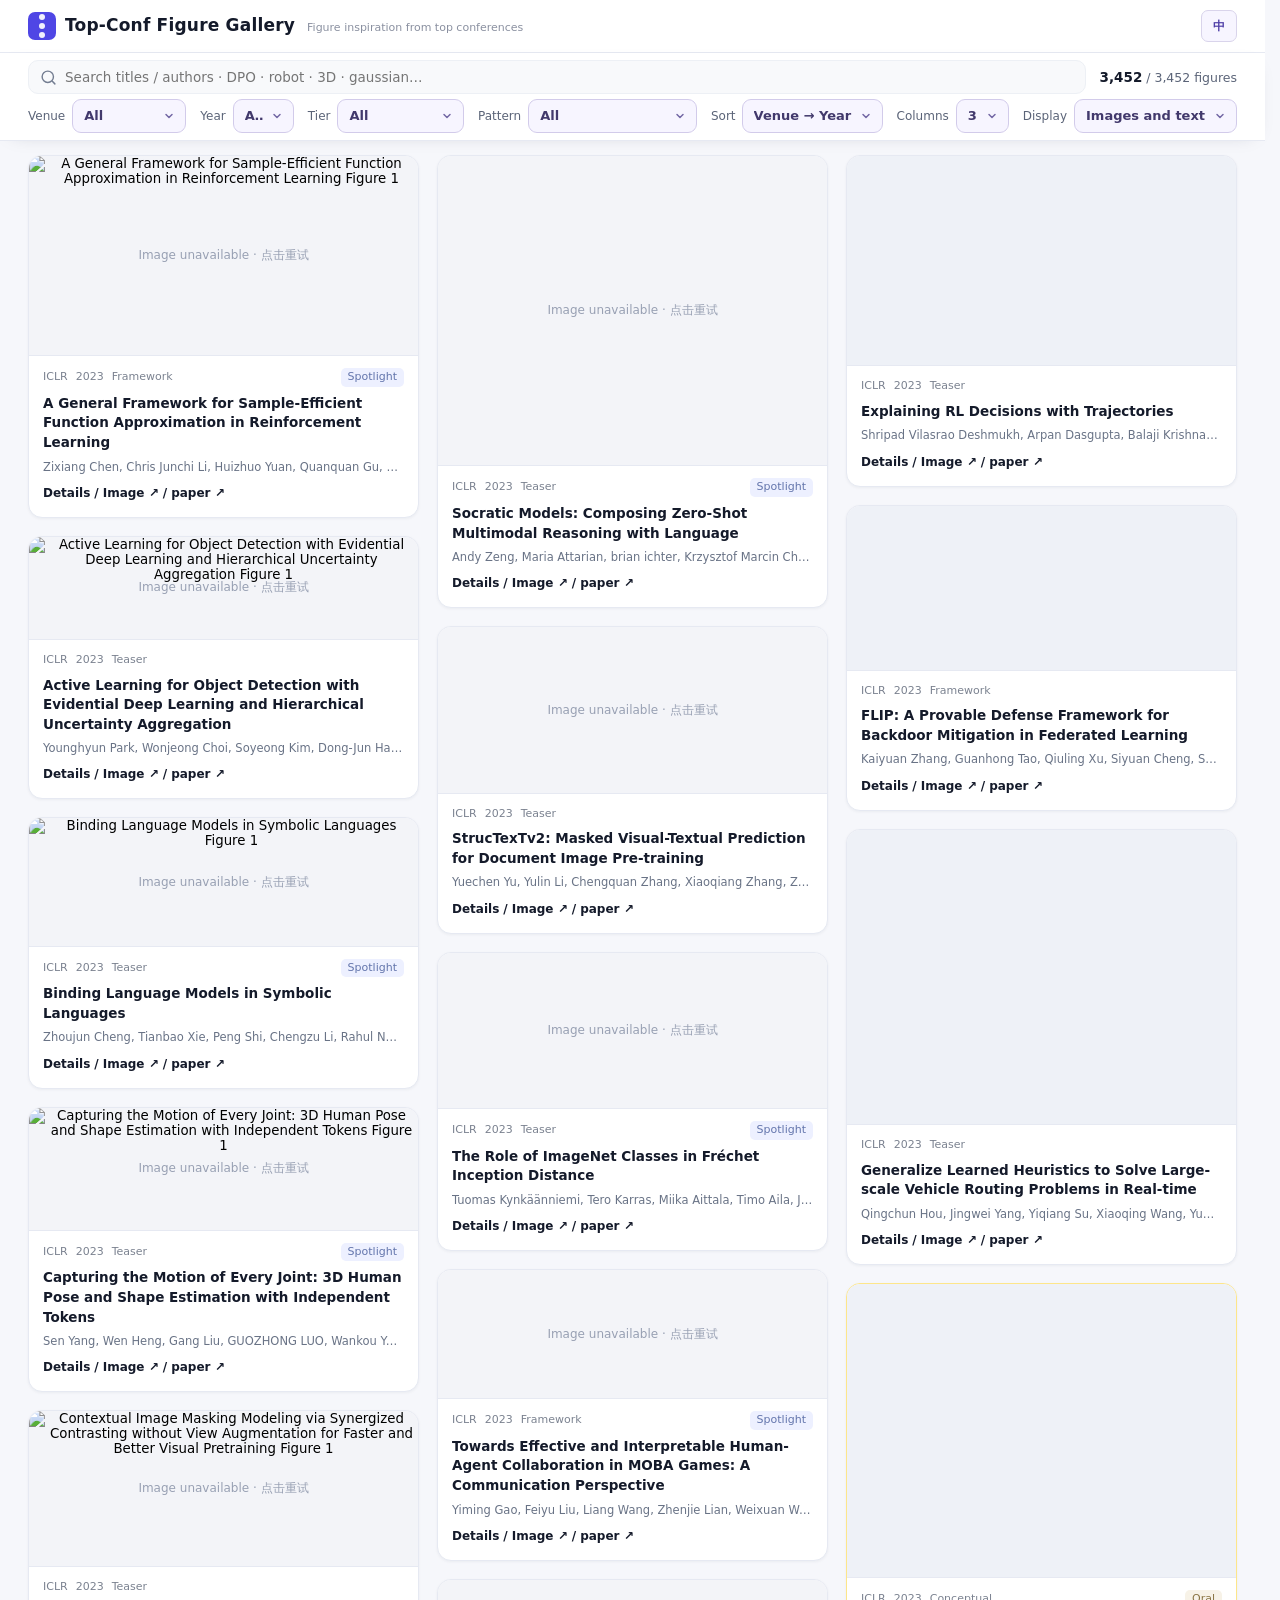
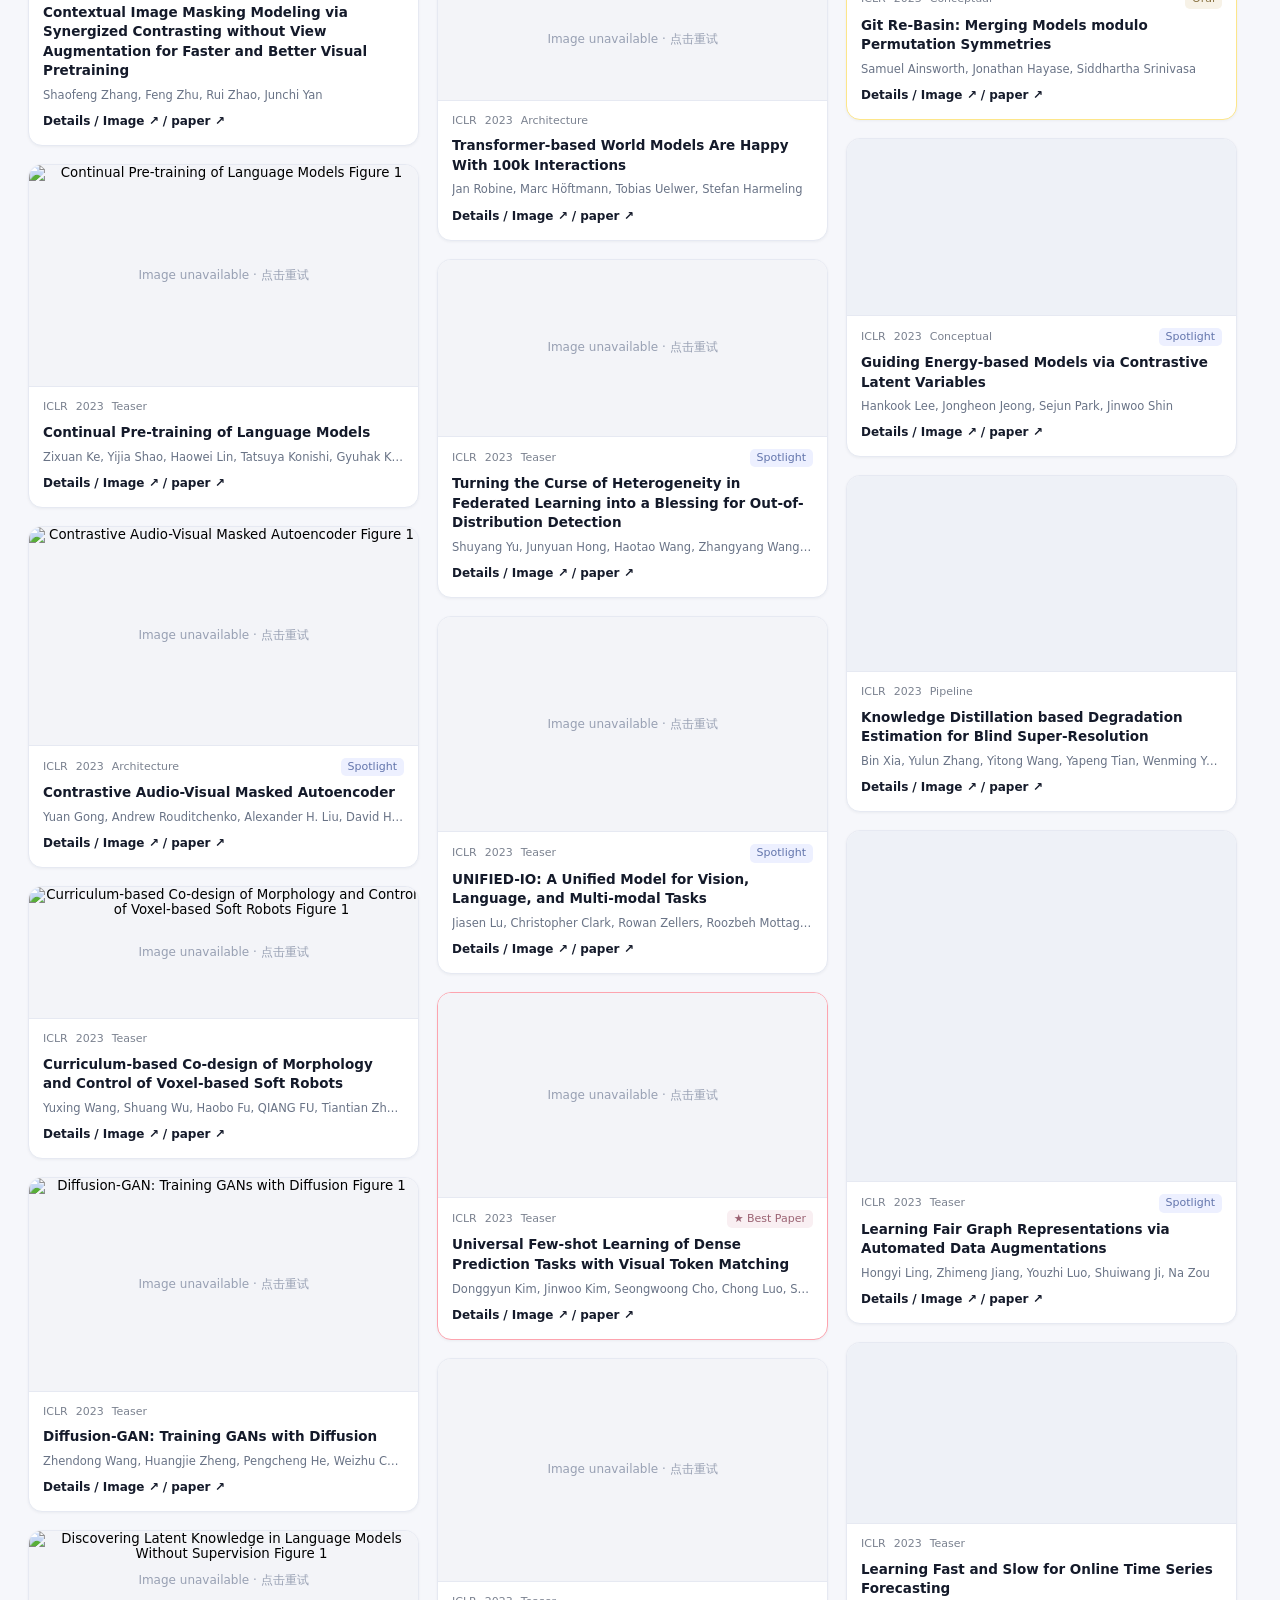
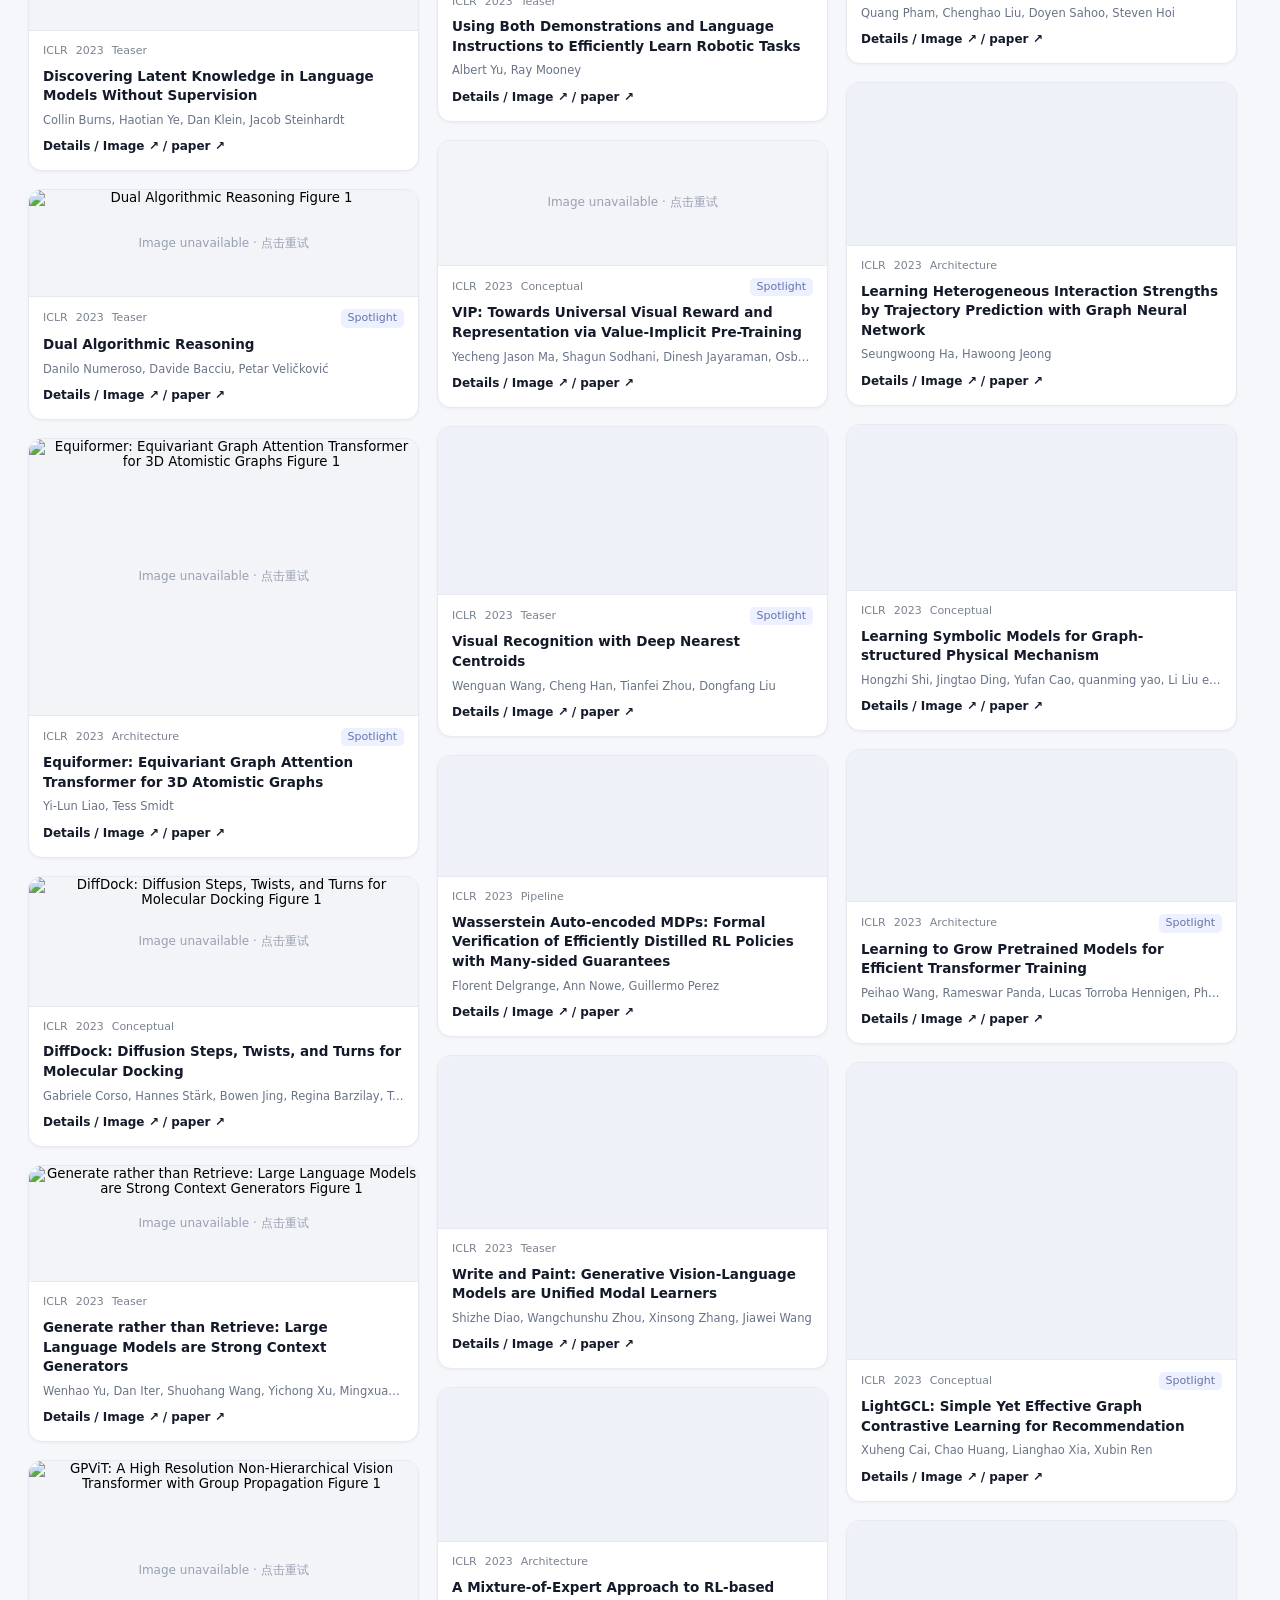
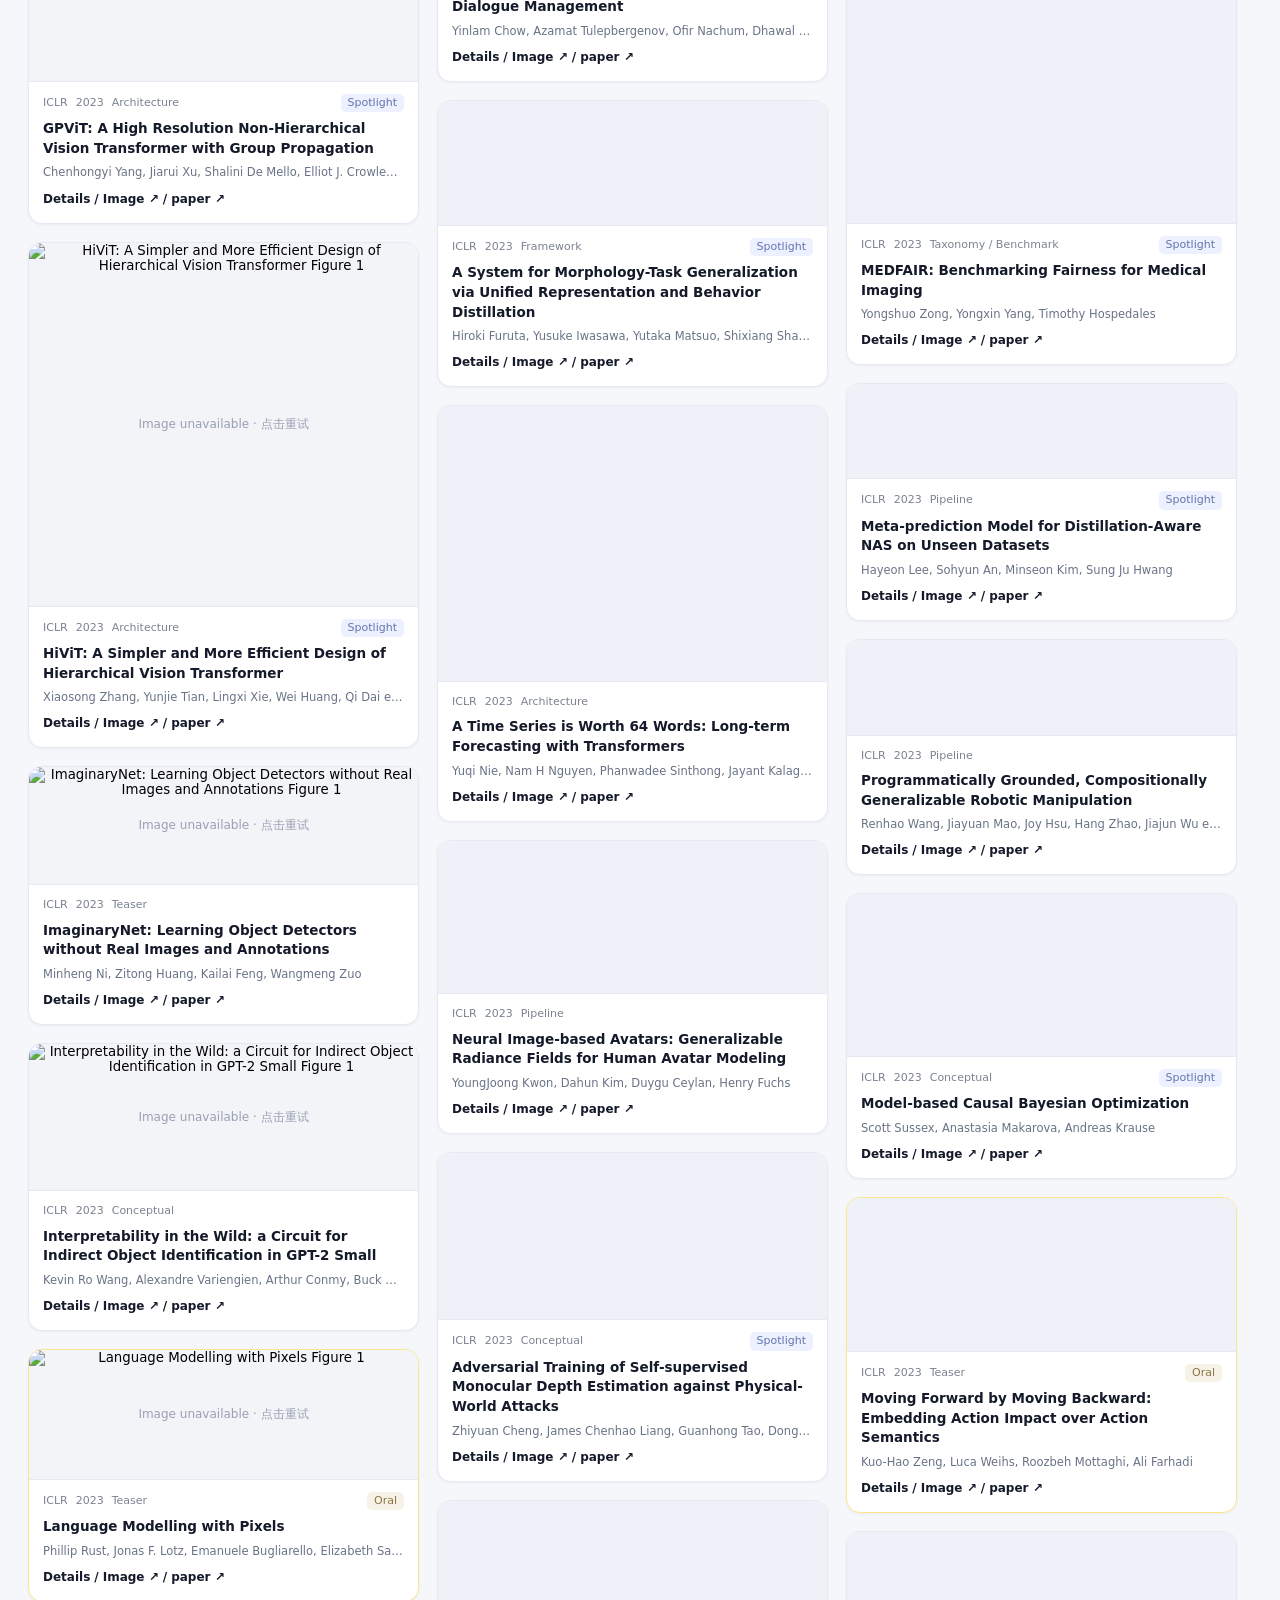
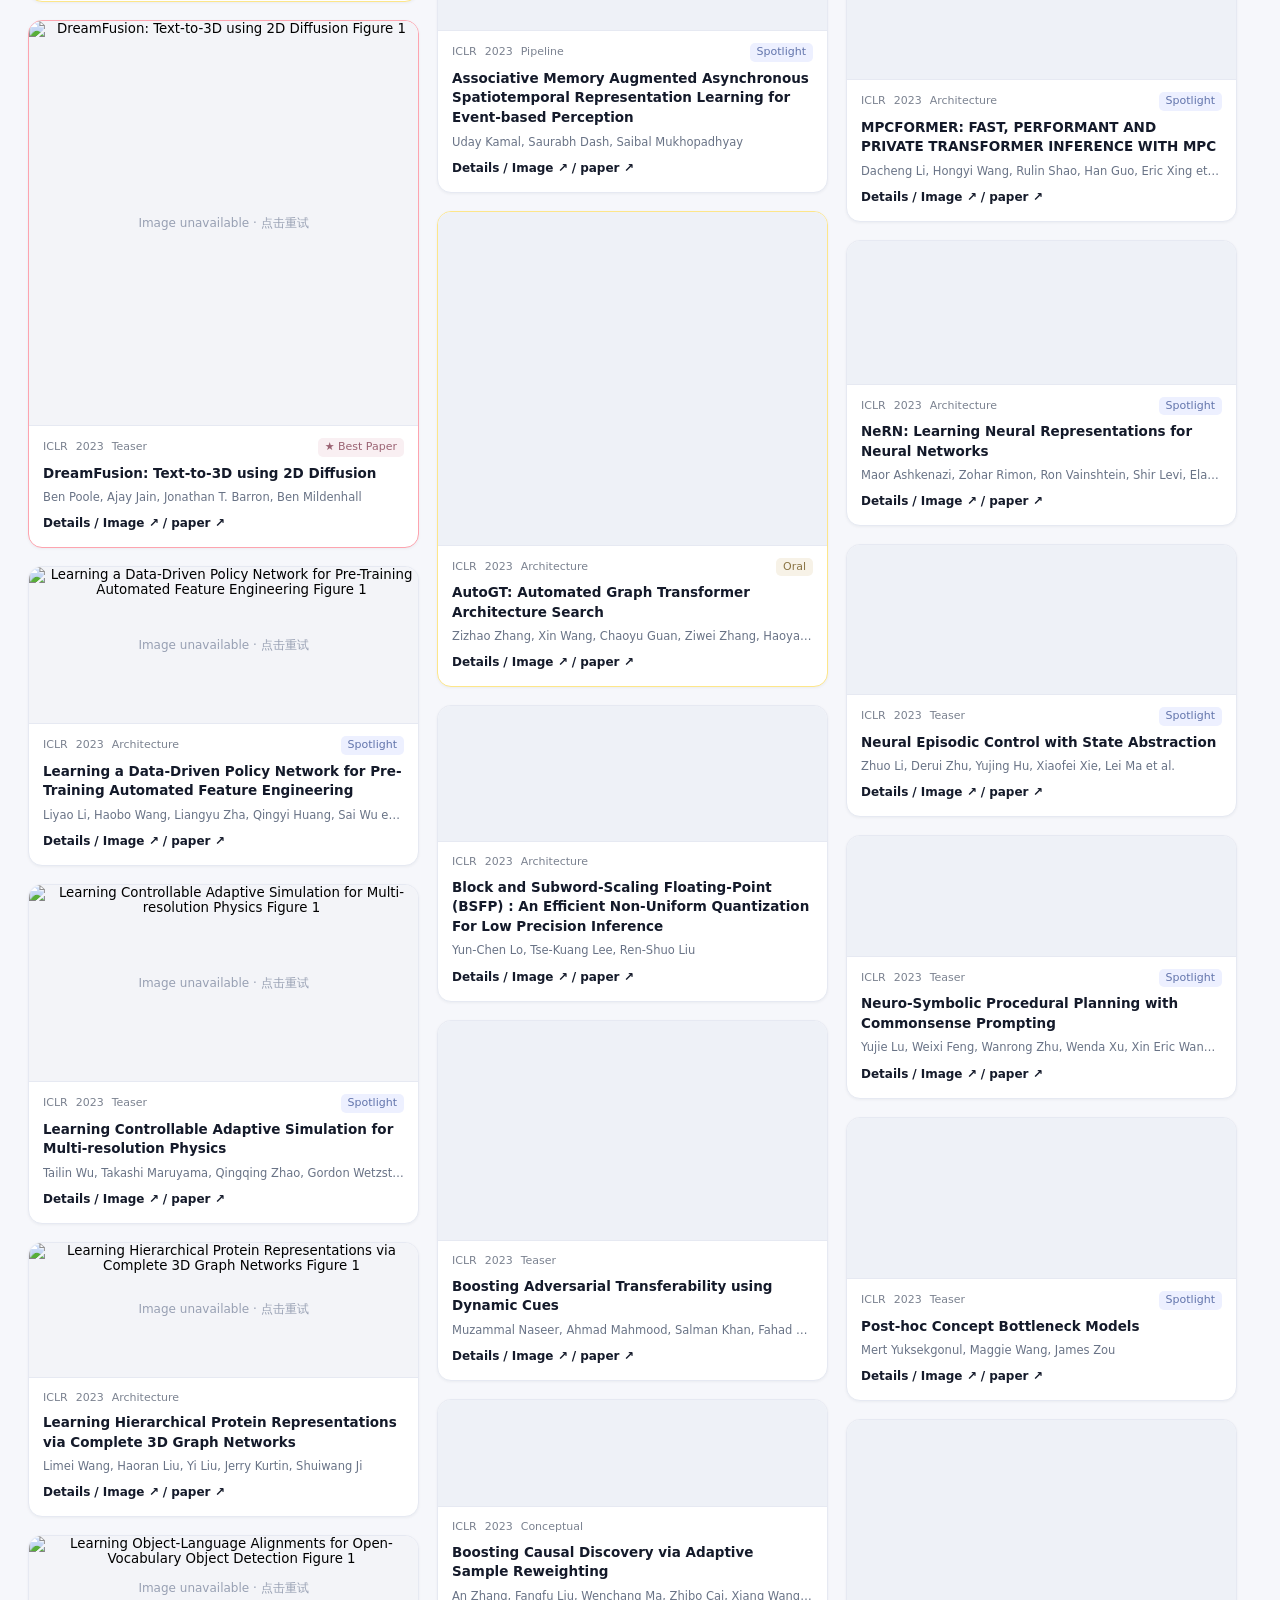
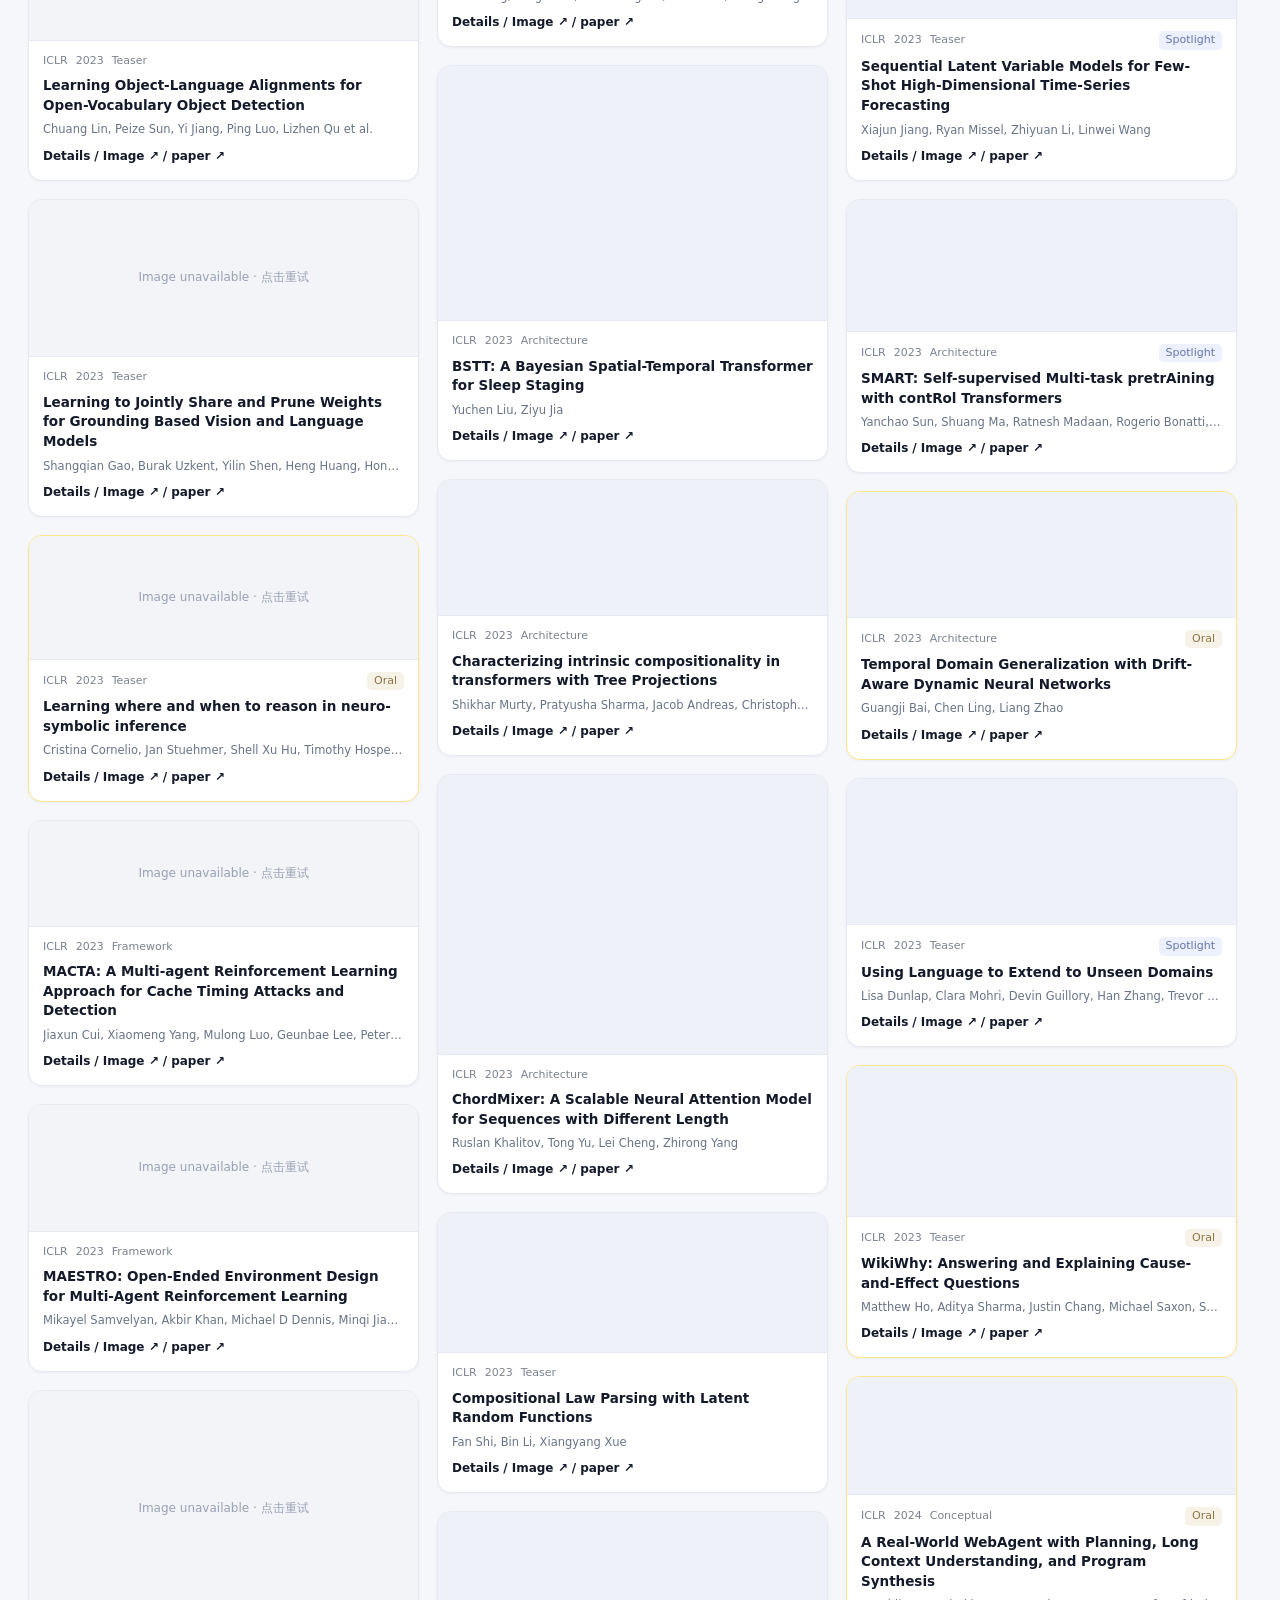
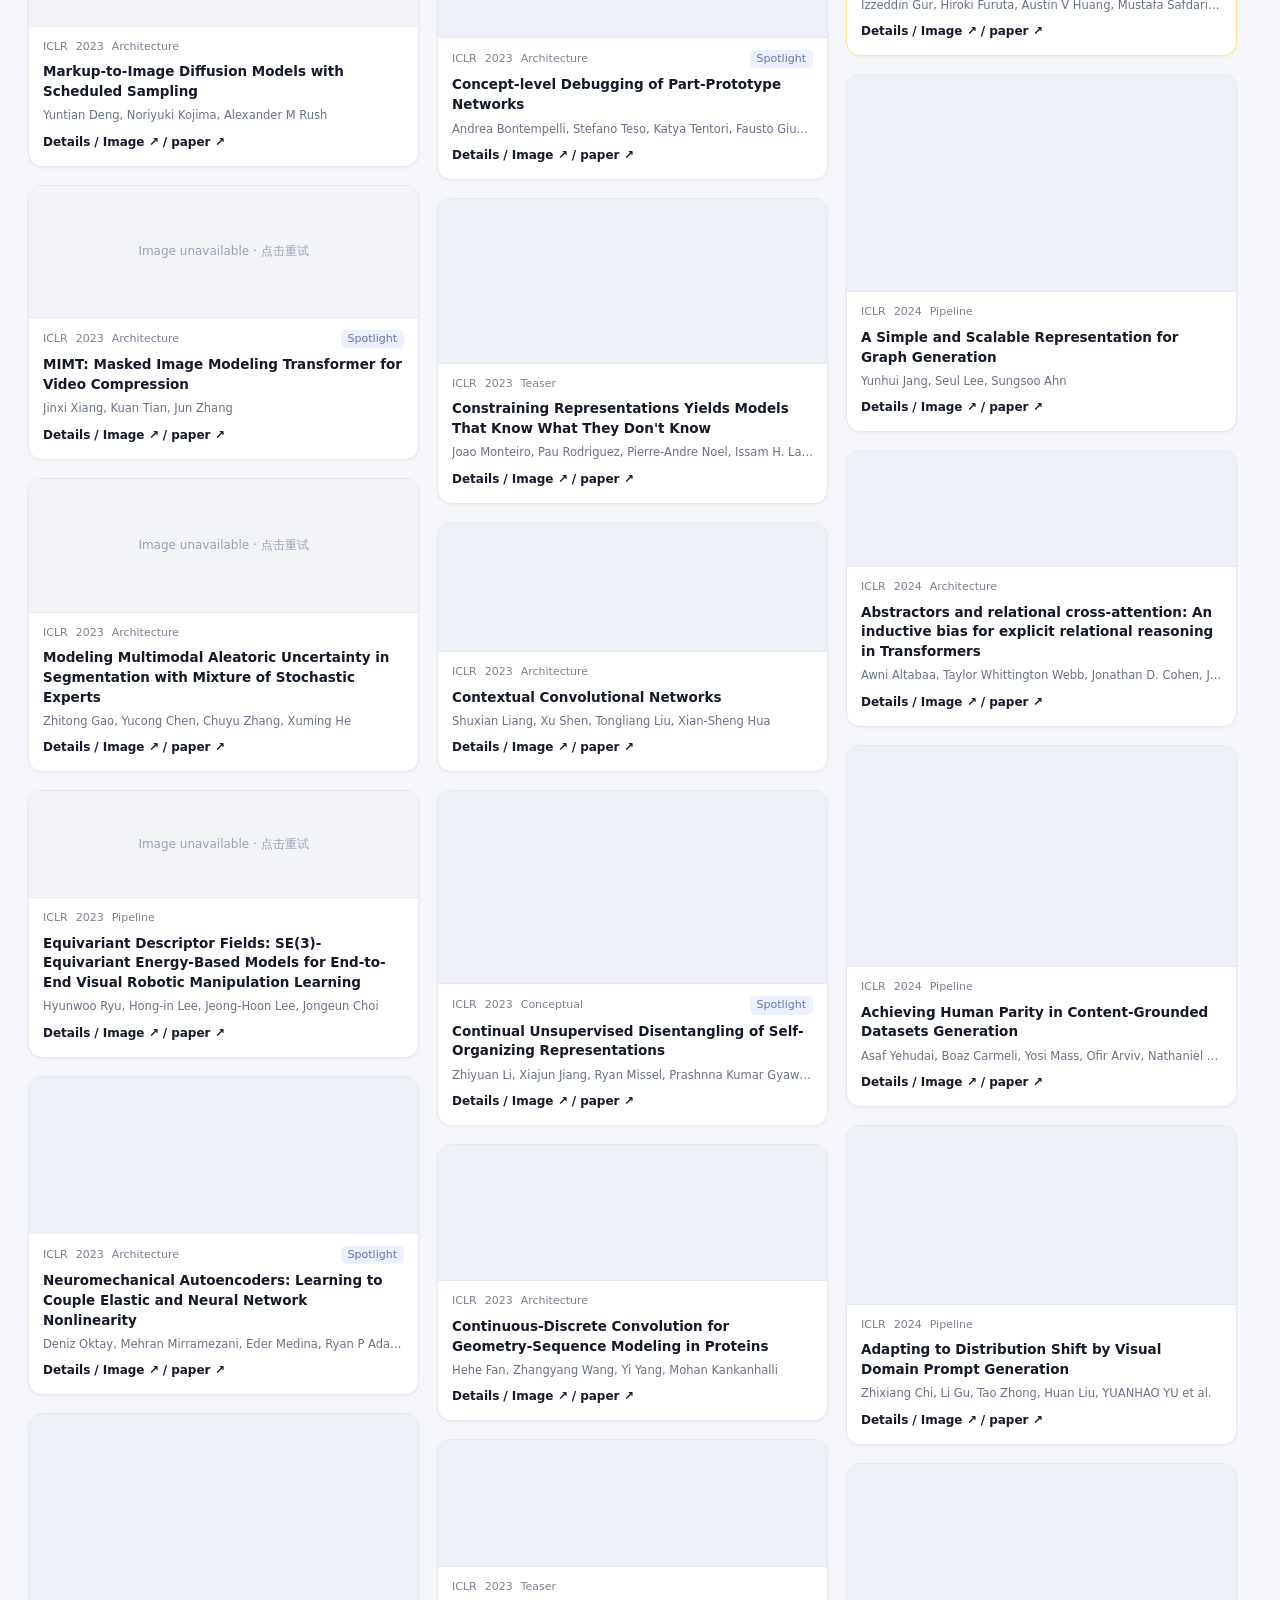
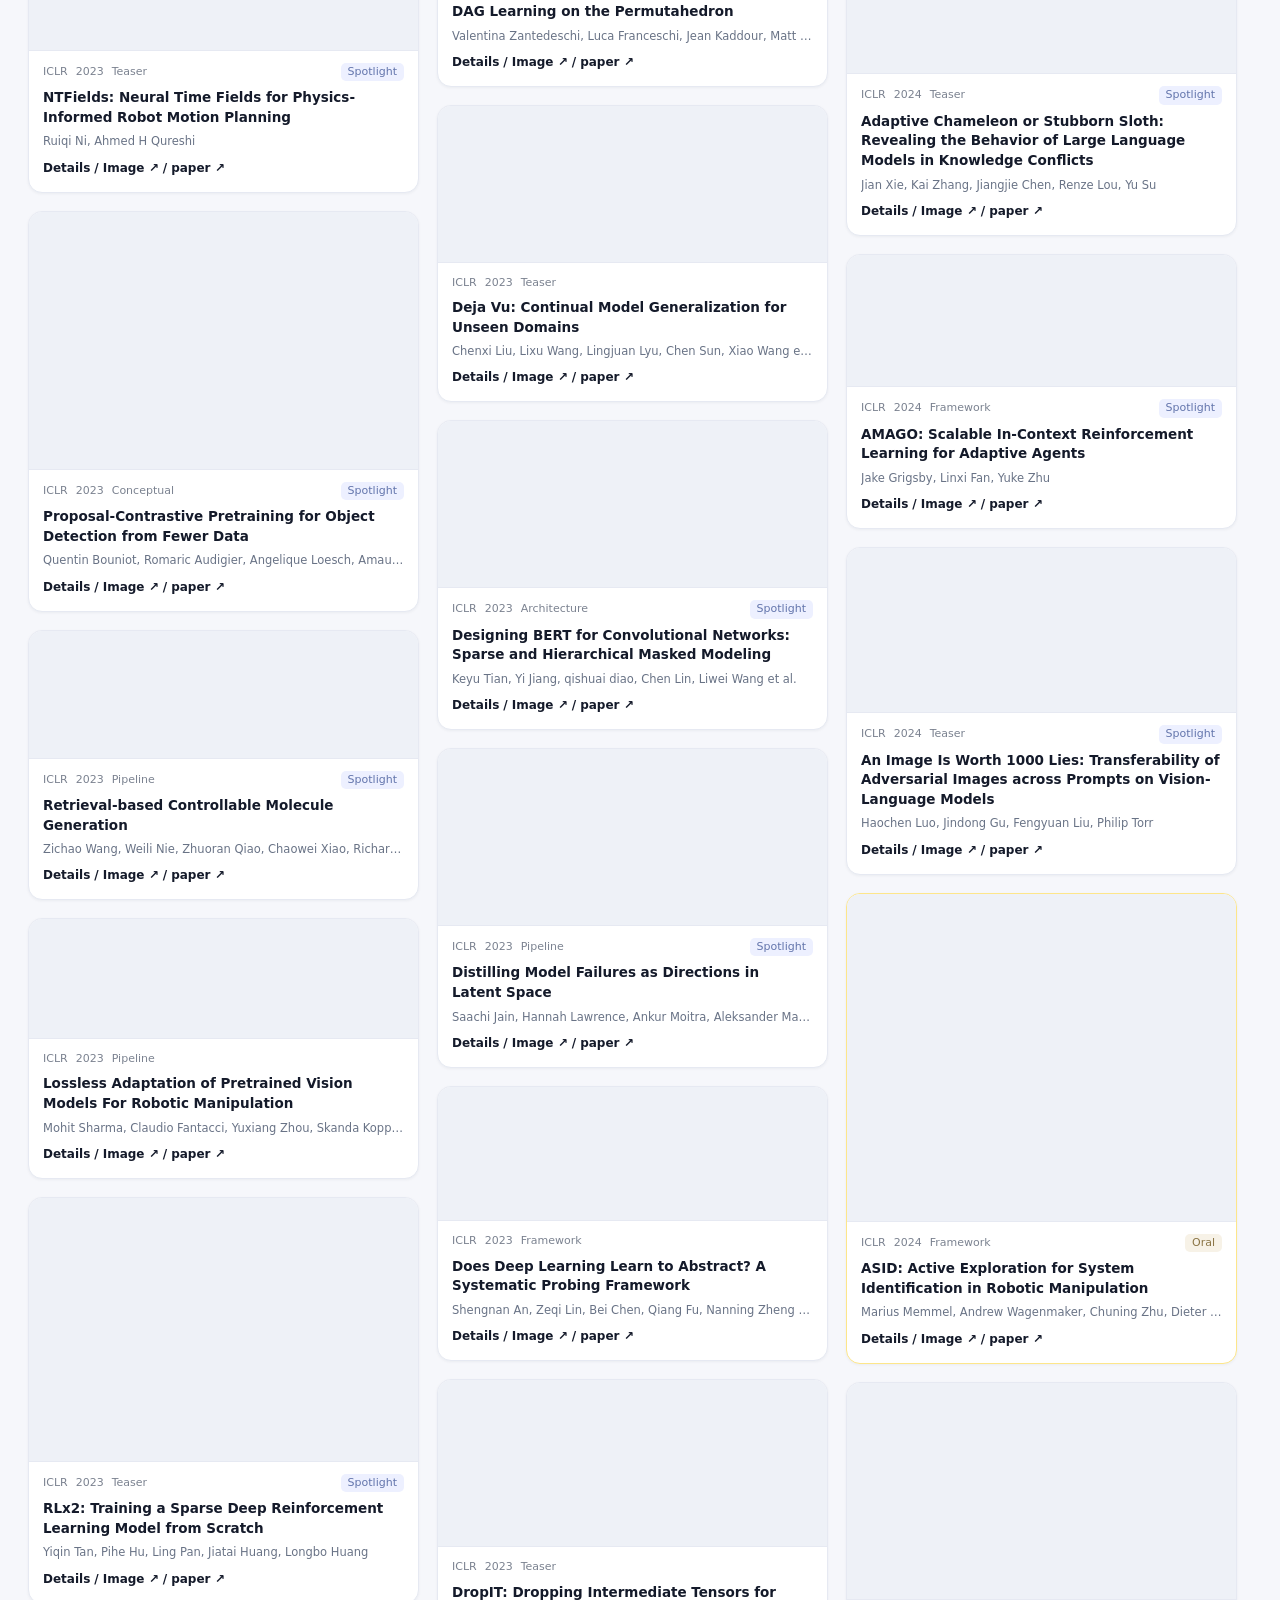
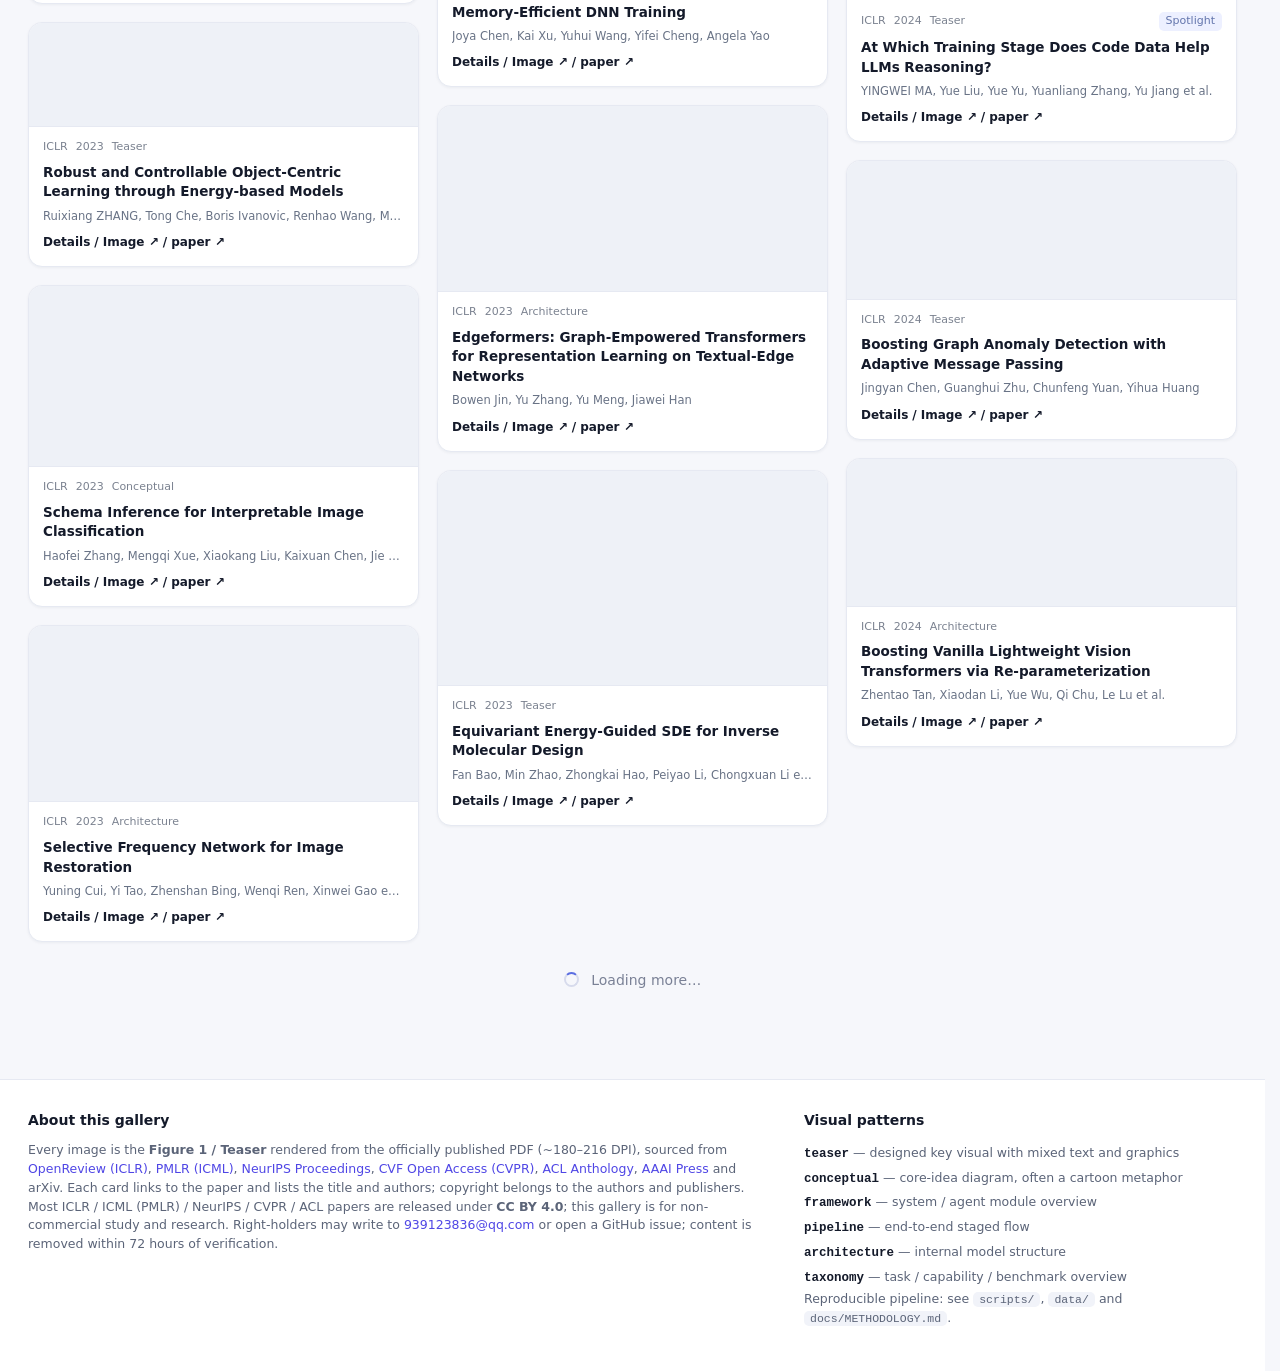
==== commit 11f8db77: "Remove FigureForge feature and dedicated assets" ====
--- a/index.html
+++ b/index.html
@@ -27,7 +27,7 @@
 <meta name="twitter:image" content="https://qwdwqfwq.github.io/topconf-paper-figure-gallery/docs/social-preview.png">
 <meta name="twitter:image:alt" content="Top-Conf Figure Gallery — Figure 1 / teaser figures from six top AI conferences, 2023–2026">
 <link rel="icon" href="data:image/svg+xml,%3Csvg xmlns='http://www.w3.org/2000/svg' viewBox='0 0 100 100'%3E%3Crect width='100' height='100' rx='22' fill='%234f46e5'/%3E%3Ccircle cx='36' cy='38' r='10' fill='white'/%3E%3Crect x='28' y='54' width='44' height='7' rx='3.5' fill='%23a5b4fc'/%3E%3Crect x='28' y='67' width='30' height='7' rx='3.5' fill='%23a5b4fc'/%3E%3C/svg%3E">
-<link rel="stylesheet" href="assets/style.css?v=20261005x">
+<link rel="stylesheet" href="assets/style.css?v=20261005y">
 <script type="application/ld+json">
 {
   "@context": "https://schema.org",
@@ -75,7 +75,6 @@
         </div>
       </div>
       <div class="hero-right">
-        <a class="forge-nav" href="./forge/" title="打开 FigureForge 画图">FigureForge ↗</a>
         <button id="lang-toggle" class="lang-toggle" type="button" title="Switch language">中/EN</button>
       </div>
     </div>
@@ -176,7 +175,7 @@
 </div>
 
 <script src="assets/i18n.js"></script>
-<script src="assets/i18n_gallery.js"></script>
+<script src="assets/i18n_gallery.js?v=20261005y"></script>
 <script src="assets/figures.js"></script>
 <script src="assets/app.js?v=20261005u"></script>
 </body>
--- a/assets/style.css
+++ b/assets/style.css
@@ -46,14 +46,14 @@
 .dot { width: 6px; height: 6px; border-radius: 50%; background: rgba(255,255,255,.92); display: inline-block; margin: 0 1.5px; }
 h1 { margin: 0; font-size: 17px; letter-spacing: .2px; font-weight: 800; }
 .hero-right { display: flex; align-items: center; gap: 10px; flex-shrink: 0; }
-.lang-toggle, .forge-nav {
+.lang-toggle {
   display: inline-flex; align-items: center; justify-content: center;
   height: 32px; padding: 0 11px; border: 1px solid #d9d4eb; border-radius: 7px;
   background: #f7f5ff; color: #5141a8;
   font: inherit; font-size: 12px; font-weight: 600; line-height: 1;
   white-space: nowrap; cursor: pointer; text-decoration: none;
 }
-.lang-toggle:hover, .forge-nav:hover {
+.lang-toggle:hover {
   border-color: #b9addd; background: #eee9ff; text-decoration: none;
 }
 
@@ -138,7 +138,7 @@
 .container { max-width: 1320px; margin: 0 auto; padding: 14px 28px 60px; }
 .masonry { column-count: var(--gallery-columns, 3); column-gap: 18px; }
 
-@media (max-width: 540px)  { .masonry { column-count: 1; } .hero-inner { padding: 10px 16px; } .stickbar-inner { padding: 8px 16px 7px; } .container { padding: 14px 16px 40px; } .search-box { flex: 1 1 180px; } .result-count { order: 3; } .forge-nav { order: 0; } }
+@media (max-width: 540px)  { .masonry { column-count: 1; } .hero-inner { padding: 10px 16px; } .stickbar-inner { padding: 8px 16px 7px; } .container { padding: 14px 16px 40px; } .search-box { flex: 1 1 180px; } .result-count { order: 3; } }
 
 .card {
   break-inside: avoid; margin-bottom: 18px;
@@ -296,7 +296,7 @@
 @media (max-width: 540px) {
   h1 { font-size: 15px; }
   .brand-mark { width: 24px; height: 24px; border-radius: 6px; }
-  .lang-toggle, .forge-nav { height: 28px; padding: 0 7px; font-size: 11px; }
+  .lang-toggle { height: 28px; padding: 0 7px; font-size: 11px; }
   .stick-row { gap: 8px; }
   /* Keep the full filter set available without covering the gallery on scroll. */
   .stickbar { position: static; }
